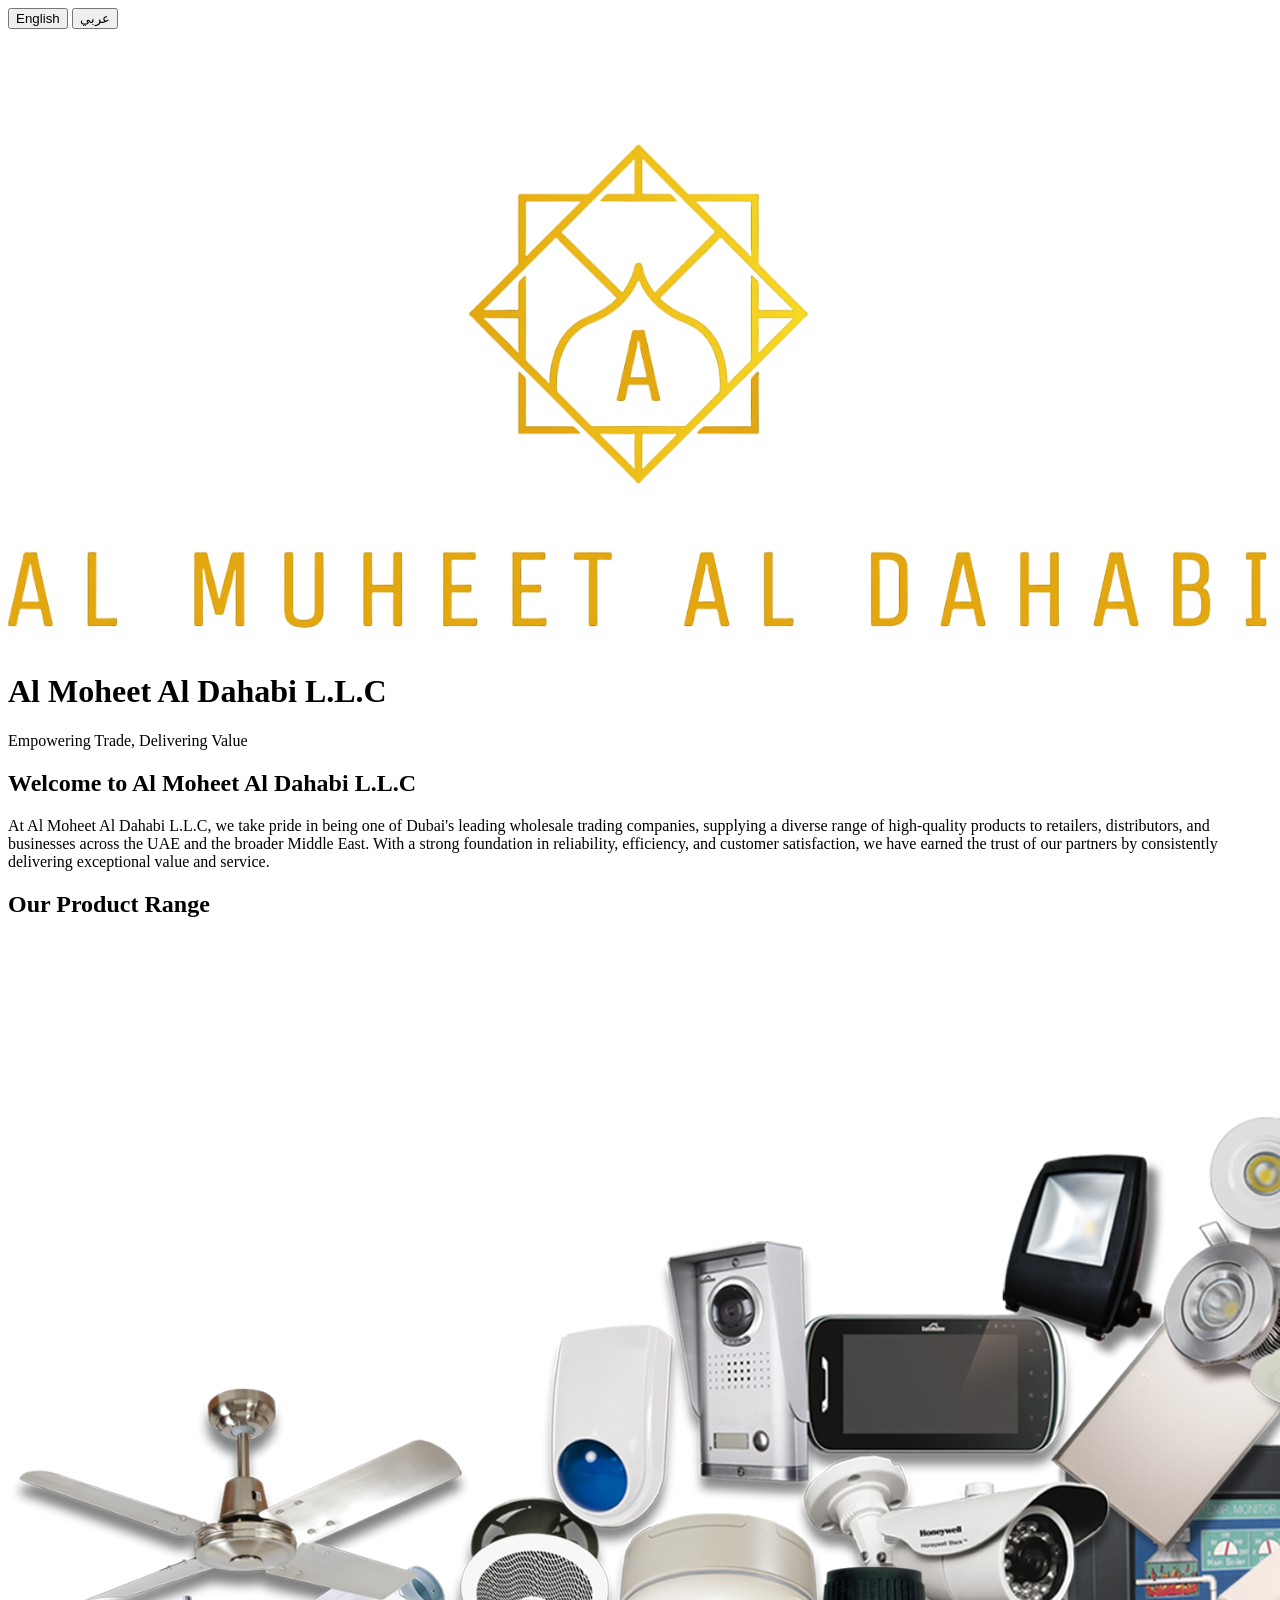
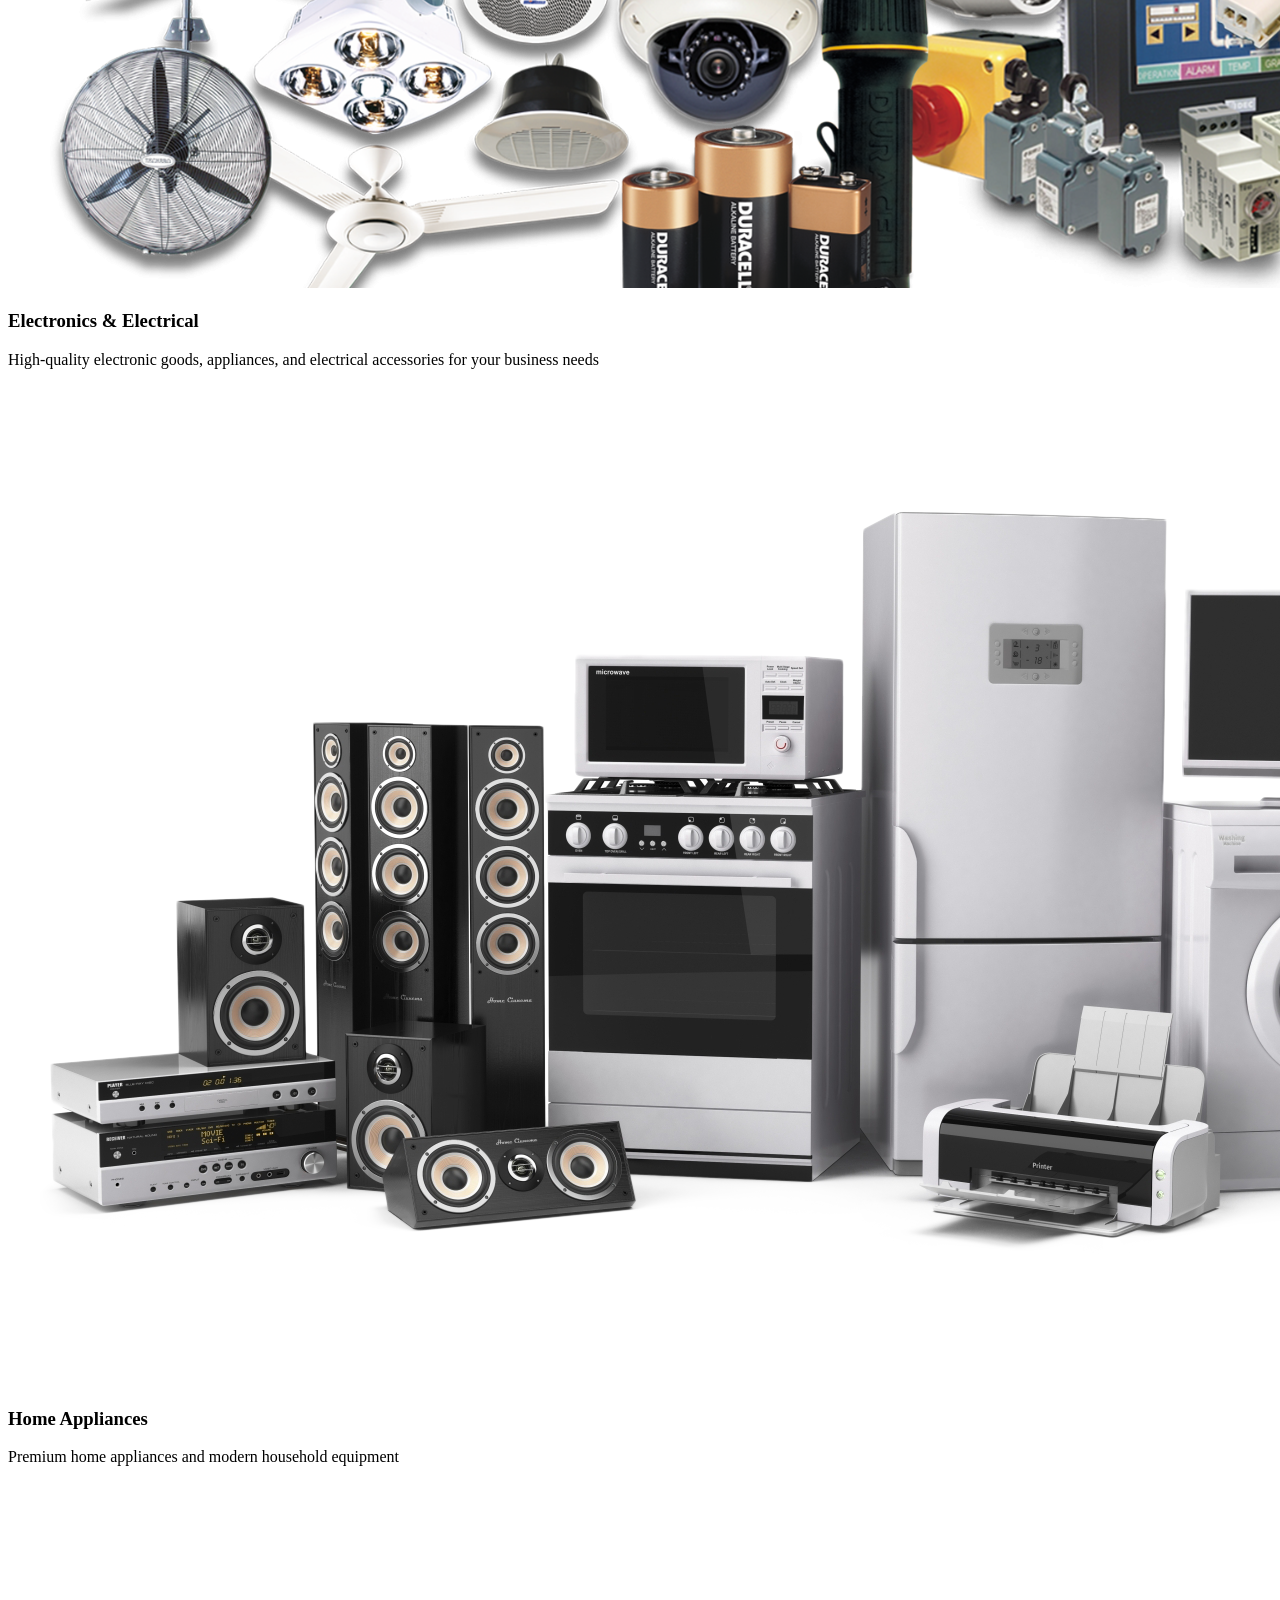
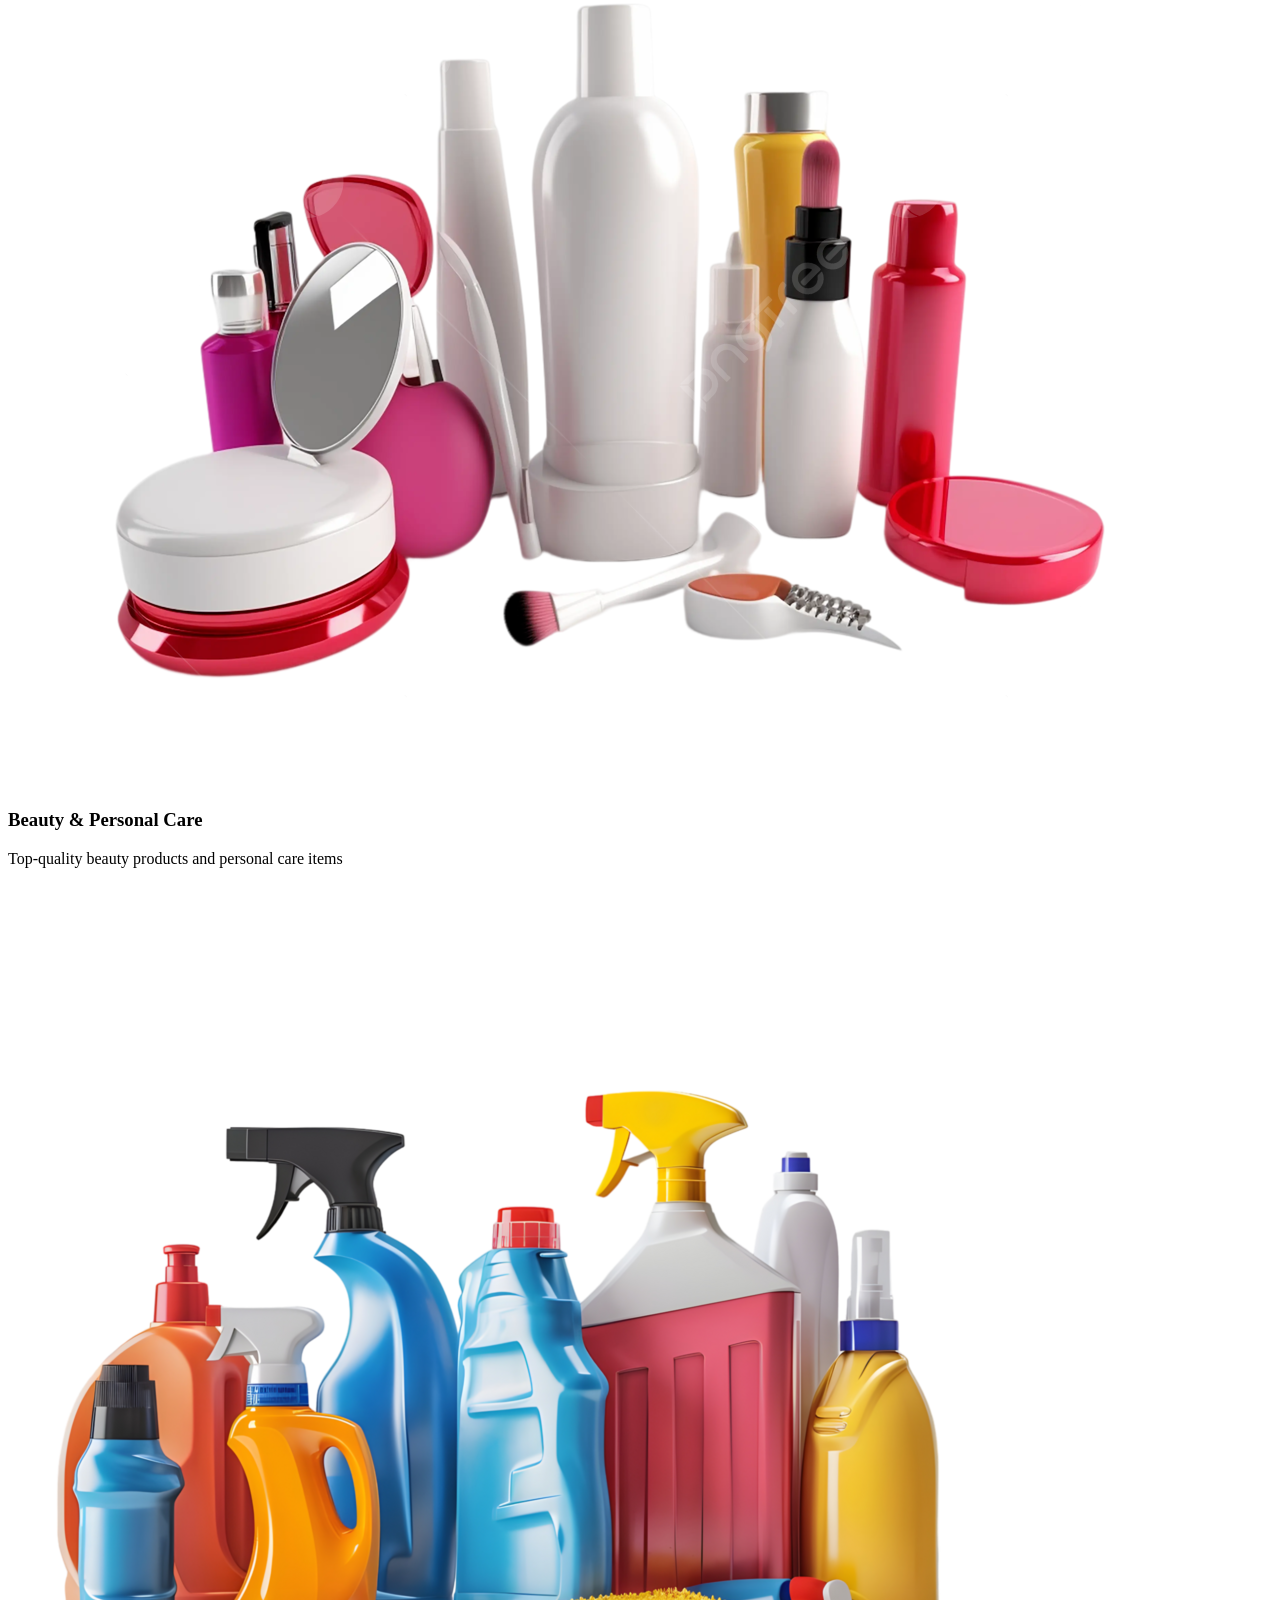
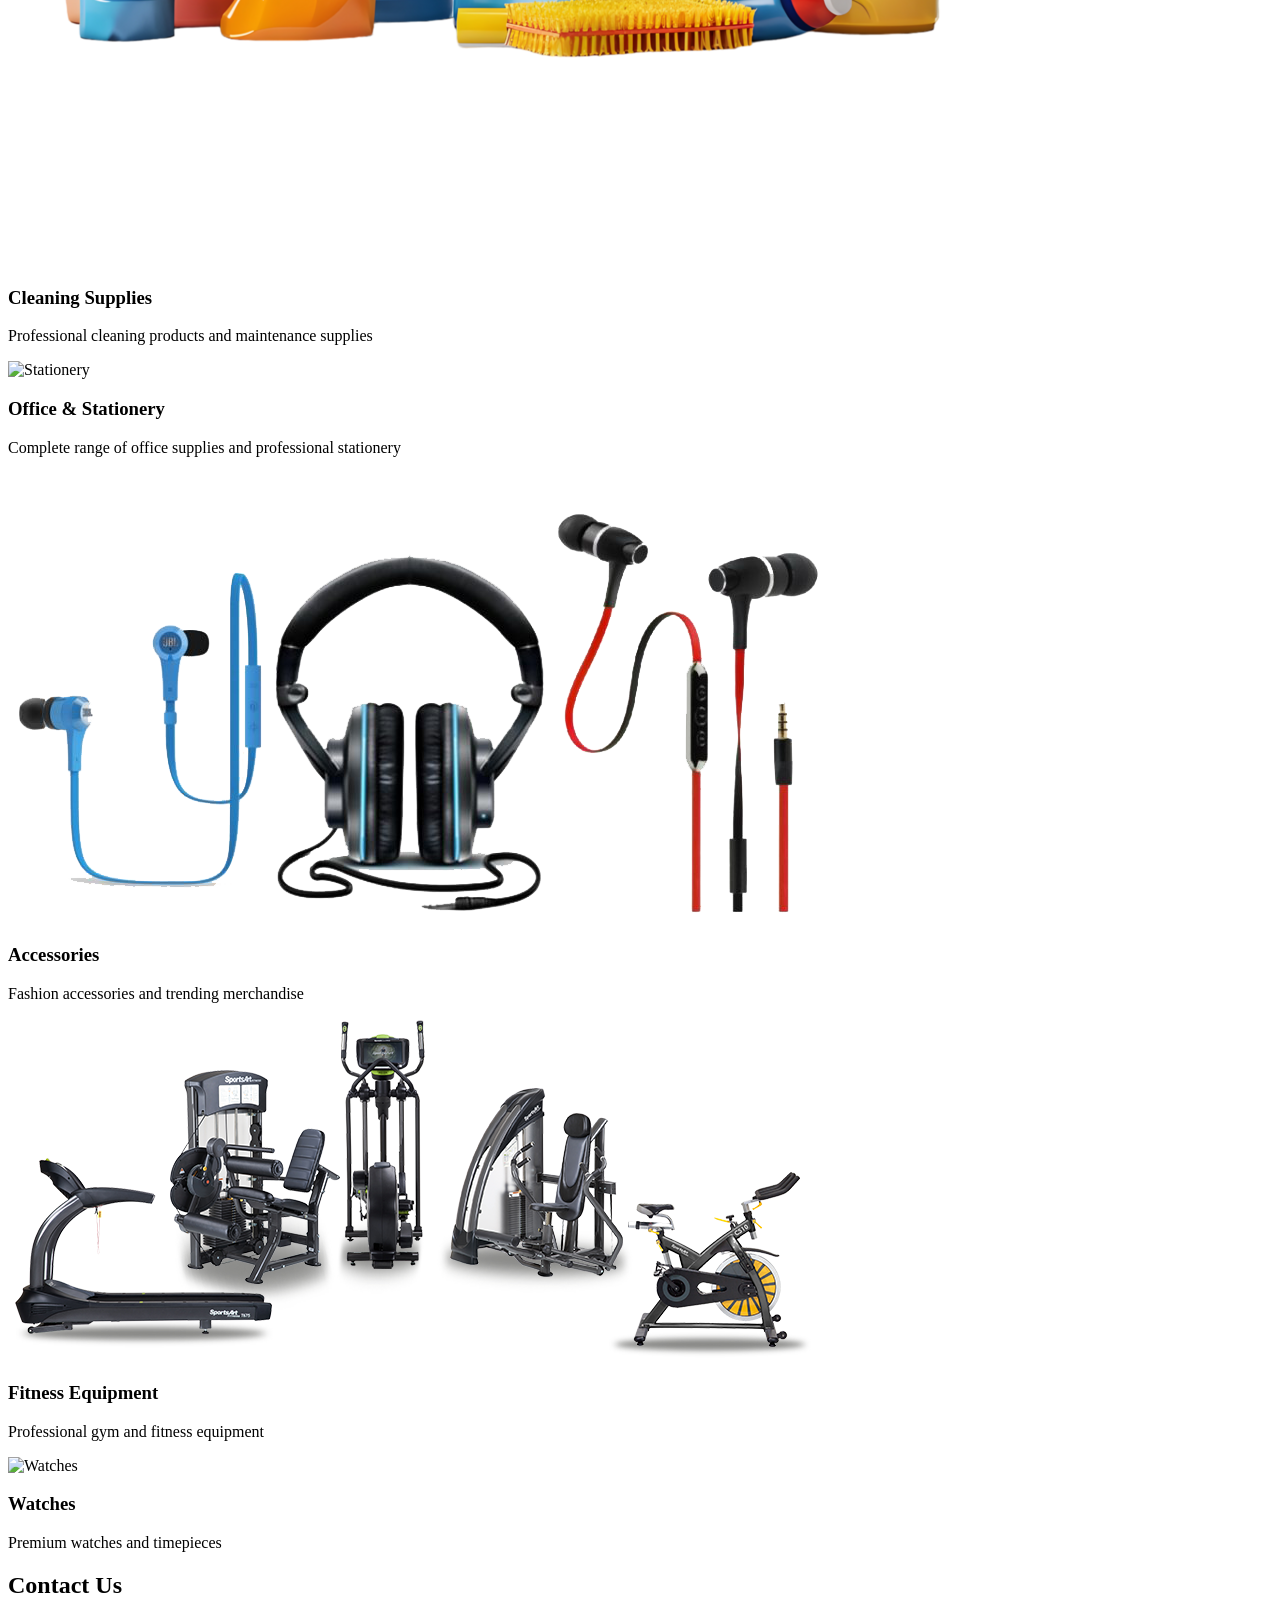
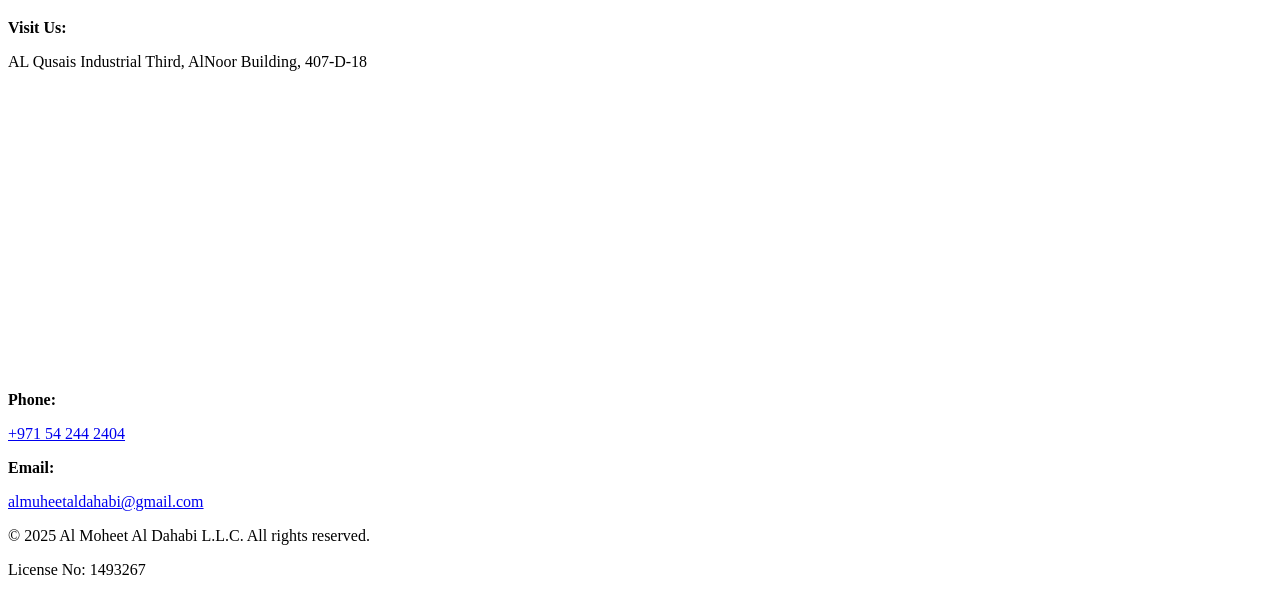
==== index.html @ e0d3a88b "Add files via upload" ====
<!DOCTYPE html>
<html lang="en" dir="ltr">
<head>
    <meta charset="UTF-8">
    <meta name="viewport" content="width=device-width, initial-scale=1.0">
    <title>Al Moheet Al Dahabi L.L.C - Dubai's Premier Wholesale Company</title>
    <link rel="stylesheet" href="styles.css">
</head>
<body>
    <div class="language-switcher">
        <button onclick="switchLanguage('en')" class="active">English</button>
        <button onclick="switchLanguage('ar')">عربي</button>
    </div>

    <header>
        <div class="header-content">
            <img src="logo.png" alt="Al Moheet Al Dahabi L.L.C Logo" class="logo">
            <div class="header-text">
                <h1>Al Moheet Al Dahabi L.L.C</h1>
                <p class="slogan">Empowering Trade, Delivering Value</p>
            </div>
        </div>
    </header>

    <main>
        <section id="about" class="section">
            <h2>Welcome to Al Moheet Al Dahabi L.L.C</h2>
            <p>
                At Al Moheet Al Dahabi L.L.C, we take pride in being one of Dubai's leading wholesale trading companies, supplying a diverse range of high-quality products to retailers, distributors, and businesses across the UAE and the broader Middle East. With a strong foundation in reliability, efficiency, and customer satisfaction, we have earned the trust of our partners by consistently delivering exceptional value and service.
            </p>
        </section>

        <section id="products" class="section">
            <h2>Our Product Range</h2>
            <div class="product-grid">
                <div class="product-category">
                    <img src="electrical.png" alt="Electronics and Electrical" class="product-image">
                    <h3>Electronics & Electrical</h3>
                    <p>High-quality electronic goods, appliances, and electrical accessories for your business needs</p>
                </div>
                <div class="product-category">
                    <img src="Home-Appliances.png" alt="Home Appliances" class="product-image">
                    <h3>Home Appliances</h3>
                    <p>Premium home appliances and modern household equipment</p>
                </div>
                <div class="product-category">
                    <img src="beauty.png" alt="Beauty Products" class="product-image">
                    <h3>Beauty & Personal Care</h3>
                    <p>Top-quality beauty products and personal care items</p>
                </div>
                <div class="product-category">
                    <img src="clean.webp" alt="Cleaning Supplies" class="product-image">
                    <h3>Cleaning Supplies</h3>
                    <p>Professional cleaning products and maintenance supplies</p>
                </div>
                <div class="product-category">
                    <img src="stationary.png" alt="Stationery" class="product-image">
                    <h3>Office & Stationery</h3>
                    <p>Complete range of office supplies and professional stationery</p>
                </div>
                <div class="product-category">
                    <img src="accesories.png" alt="Accessories" class="product-image">
                    <h3>Accessories</h3>
                    <p>Fashion accessories and trending merchandise</p>
                </div>
                <div class="product-category">
                    <img src="gym.png" alt="Fitness Equipment" class="product-image">
                    <h3>Fitness Equipment</h3>
                    <p>Professional gym and fitness equipment</p>
                </div>
                <div class="product-category">
                    <img src="watch.png" alt="Watches" class="product-image">
                    <h3>Watches</h3>
                    <p>Premium watches and timepieces</p>
                </div>
            </div>
        </section>

        <section id="contact" class="section">
            <h2>Contact Us</h2>
            <div class="contact-info">
                <div class="contact-item address-container">
                    <strong>Visit Us:</strong>
                    <p>AL Qusais Industrial Third, AlNoor Building, 407-D-18</p>
                    <div class="map-container">
                        <iframe 
                            src="https://www.google.com/maps/embed?pb=!1m18!1m12!1m3!1d3607.4721247965966!2d55.39!3d25.28!2m3!1f0!2f0!3f0!3m2!1i1024!2i768!4f13.1!3m3!1m2!1s0x3e5f5d3a7cd6de99%3A0x3f3debf772989dcd!2sAl%20Qusais%20Industrial%20Area%203%20-%20Al%20Qusais%20Industrial%20Area%20-%20Dubai!5e0!3m2!1sen!2sae!4v1620000000000!5m2!1sen!2sae"
                            width="100%" 
                            height="300" 
                            style="border:0;" 
                            allowfullscreen="" 
                            loading="lazy">
                        </iframe>
                    </div>
                </div>
                <div class="contact-item">
                    <strong>Phone:</strong>
                    <p><a href="tel:+971542442404">+971 54 244 2404</a></p>
                </div>
                <div class="contact-item">
                    <strong>Email:</strong>
                    <p><a href="mailto:almuheetaldahabi@gmail.com">almuheetaldahabi@gmail.com</a></p>
                </div>
            </div>
        </section>
    </main>

    <footer>
        <p class="copyright">&copy; 2025 Al Moheet Al Dahabi L.L.C. All rights reserved.</p>
        <p class="license">License No: 1493267</p>
    </footer>

    <script src="translations.js"></script>
    <script>
        function switchLanguage(lang) {
            const buttons = document.querySelectorAll('.language-switcher button');
            buttons.forEach(btn => btn.classList.remove('active'));
            event.target.classList.add('active');
            
            document.documentElement.lang = lang;
            document.documentElement.dir = lang === 'ar' ? 'rtl' : 'ltr';
            
            // Update content using translations from translations.js
            document.title = translations[lang].title;
            document.querySelector('.slogan').textContent = translations[lang].slogan;
            document.querySelector('#about h2').textContent = translations[lang].welcome.title;
            document.querySelector('#about p').textContent = translations[lang].welcome.description;
            
            document.querySelector('#products h2').textContent = translations[lang].products.title;
            
            // Update product categories
            const categories = ['electronics', 'homeAppliances', 'beauty', 'cleaning', 'office', 'accessories', 'fitness', 'watches'];
            categories.forEach((category, index) => {
                const element = document.querySelectorAll('.product-category')[index];
                if (element) {
                    element.querySelector('h3').textContent = translations[lang].products[category].title;
                    element.querySelector('p').textContent = translations[lang].products[category].description;
                }
            });
            
            // Update contact section
            document.querySelector('#contact h2').textContent = translations[lang].contact.title;
            document.querySelector('#contact .address-container strong').textContent = translations[lang].contact.visit;
            document.querySelector('#contact .contact-item:nth-child(2) strong').textContent = translations[lang].contact.phone;
            document.querySelector('#contact .contact-item:nth-child(3) strong').textContent = translations[lang].contact.email;

            // Update footer
            document.querySelector('.copyright').textContent = translations[lang].footer.copyright;
            document.querySelector('.license').textContent = translations[lang].footer.license;
        }
    </script>
</body>
</html>
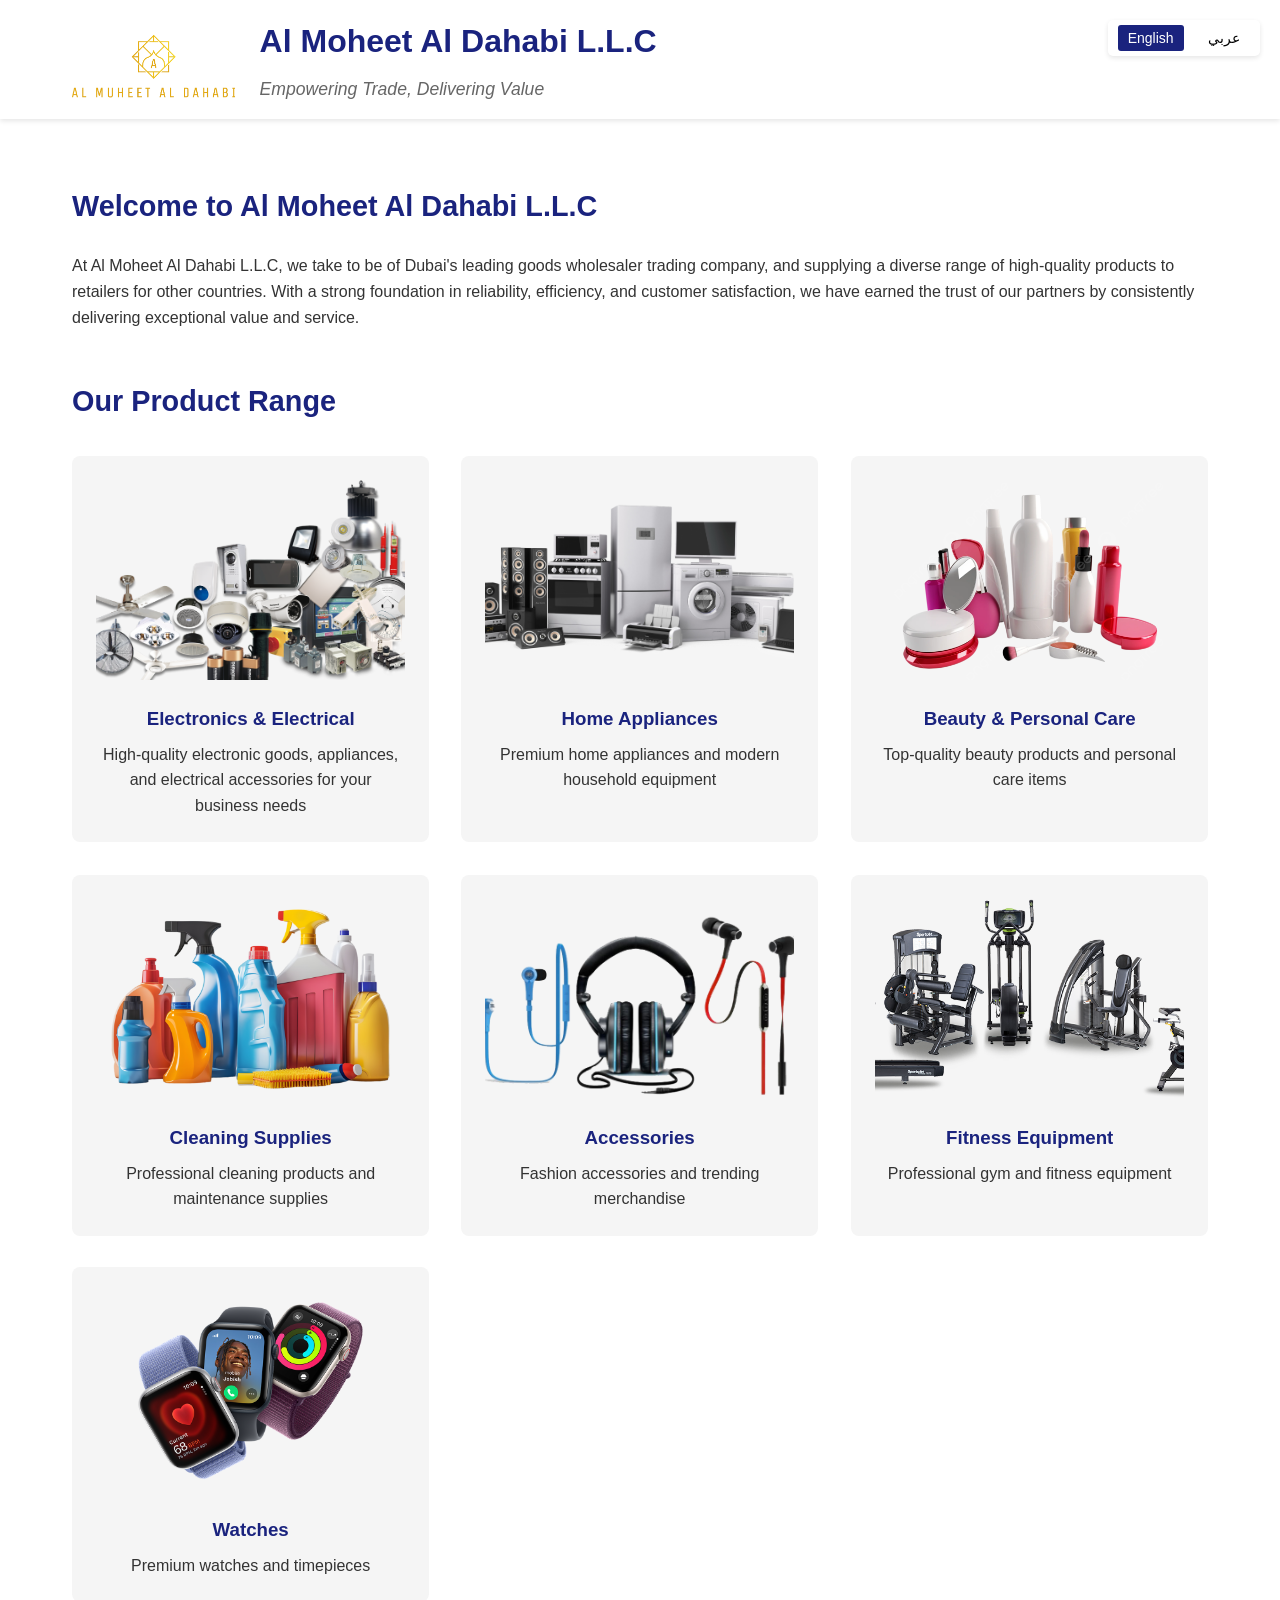
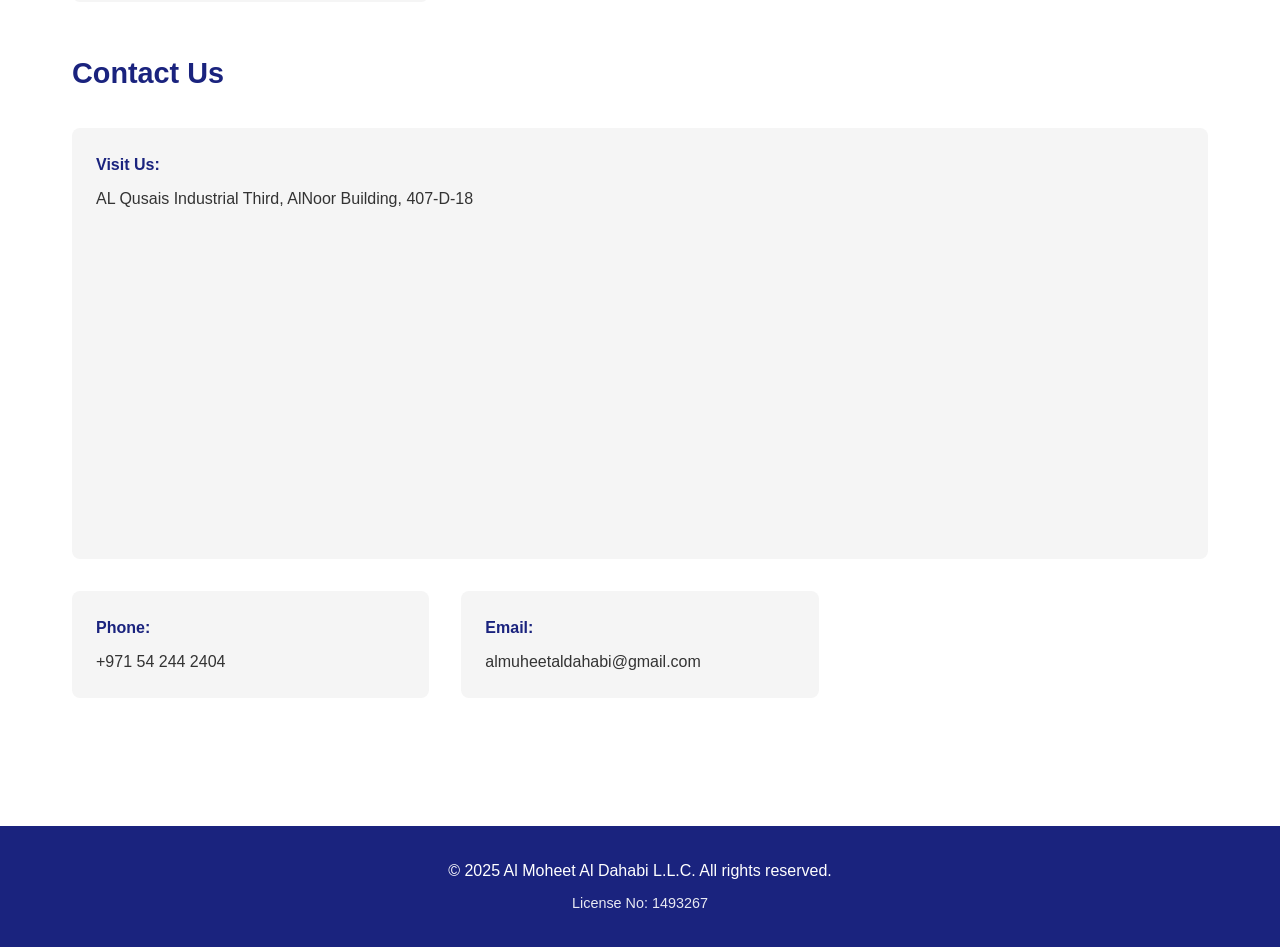
==== commit 0c64a59f: "Add files via upload" ====
--- a/index.html
+++ b/index.html
@@ -26,7 +26,7 @@
         <section id="about" class="section">
             <h2>Welcome to Al Moheet Al Dahabi L.L.C</h2>
             <p>
-                At Al Moheet Al Dahabi L.L.C, we take pride in being one of Dubai's leading wholesale trading companies, supplying a diverse range of high-quality products to retailers, distributors, and businesses across the UAE and the broader Middle East. With a strong foundation in reliability, efficiency, and customer satisfaction, we have earned the trust of our partners by consistently delivering exceptional value and service.
+                At Al Moheet Al Dahabi L.L.C, we take to be of Dubai's leading goods wholesaler trading company, and supplying a diverse range of high-quality products to retailers for other countries. With a strong foundation in reliability, efficiency, and customer satisfaction, we have earned the trust of our partners by consistently delivering exceptional value and service.
             </p>
         </section>
 
@@ -53,11 +53,7 @@
                     <h3>Cleaning Supplies</h3>
                     <p>Professional cleaning products and maintenance supplies</p>
                 </div>
-                <div class="product-category">
-                    <img src="stationary.png" alt="Stationery" class="product-image">
-                    <h3>Office & Stationery</h3>
-                    <p>Complete range of office supplies and professional stationery</p>
-                </div>
+               
                 <div class="product-category">
                     <img src="accesories.png" alt="Accessories" class="product-image">
                     <h3>Accessories</h3>
--- a/styles.css
+++ b/styles.css
@@ -0,0 +1,276 @@
+/* Reset and base styles */
+* {
+    margin: 0;
+    padding: 0;
+    box-sizing: border-box;
+}
+
+@keyframes fadeIn {
+    from { opacity: 0; transform: translateY(20px); }
+    to { opacity: 1; transform: translateY(0); }
+}
+
+@keyframes slideIn {
+    from { transform: translateX(-30px); opacity: 0; }
+    to { transform: translateX(0); opacity: 1; }
+}
+
+@keyframes scaleIn {
+    from { transform: scale(0.95); opacity: 0; }
+    to { transform: scale(1); opacity: 1; }
+}
+
+body {
+    font-family: 'Arial', sans-serif;
+    line-height: 1.6;
+    color: #333;
+}
+
+/* RTL Support */
+[dir="rtl"] .header-content {
+    flex-direction: row-reverse;
+}
+
+[dir="rtl"] .logo {
+    margin-right: 0;
+    margin-left: 1.5rem;
+}
+
+[dir="rtl"] .language-switcher {
+    left: 20px;
+    right: auto;
+}
+
+/* Language switcher */
+.language-switcher {
+    position: fixed;
+    top: 20px;
+    right: 20px;
+    z-index: 1000;
+    background: white;
+    padding: 5px;
+    border-radius: 5px;
+    box-shadow: 0 2px 5px rgba(0,0,0,0.1);
+    animation: fadeIn 0.5s ease-out;
+}
+
+.language-switcher button {
+    padding: 5px 10px;
+    margin: 0 5px;
+    border: none;
+    background: none;
+    cursor: pointer;
+    font-size: 14px;
+    transition: all 0.3s ease;
+}
+
+.language-switcher button.active {
+    background-color: #1a237e;
+    color: white;
+    border-radius: 3px;
+}
+
+/* Header styles */
+header {
+    background-color: #fff;
+    box-shadow: 0 2px 5px rgba(0,0,0,0.1);
+    padding: 1rem 0;
+    margin-bottom: 2rem;
+    animation: fadeIn 0.8s ease-out;
+}
+
+.header-content {
+    max-width: 1200px;
+    margin: 0 auto;
+    display: flex;
+    align-items: center;
+    padding: 0 2rem;
+}
+
+.logo {
+    height: 80px;
+    margin-right: 1.5rem;
+    animation: scaleIn 0.8s ease-out;
+}
+
+.header-text {
+    display: flex;
+    flex-direction: column;
+    animation: slideIn 0.8s ease-out;
+}
+
+h1 {
+    color: #1a237e;
+    font-size: 2rem;
+    margin-bottom: 0.5rem;
+}
+
+.slogan {
+    color: #666;
+    font-style: italic;
+    font-size: 1.1rem;
+}
+
+/* Main content styles */
+main {
+    max-width: 1200px;
+    margin: 0 auto;
+    padding: 2rem;
+}
+
+.section {
+    margin-bottom: 3rem;
+    animation: fadeIn 1s ease-out;
+}
+
+h2 {
+    color: #1a237e;
+    margin-bottom: 1.5rem;
+    font-size: 1.8rem;
+}
+
+/* Products grid */
+.product-grid {
+    display: grid;
+    grid-template-columns: repeat(auto-fit, minmax(280px, 1fr));
+    gap: 2rem;
+    margin-top: 2rem;
+}
+
+.product-category {
+    background-color: #f5f5f5;
+    padding: 1.5rem;
+    border-radius: 8px;
+    transition: all 0.3s ease;
+    text-align: center;
+    animation: scaleIn 0.8s ease-out;
+    animation-fill-mode: both;
+}
+
+.product-category:nth-child(2) { animation-delay: 0.1s; }
+.product-category:nth-child(3) { animation-delay: 0.2s; }
+.product-category:nth-child(4) { animation-delay: 0.3s; }
+.product-category:nth-child(5) { animation-delay: 0.4s; }
+.product-category:nth-child(6) { animation-delay: 0.5s; }
+.product-category:nth-child(7) { animation-delay: 0.6s; }
+.product-category:nth-child(8) { animation-delay: 0.7s; }
+
+.product-category:hover {
+    transform: translateY(-5px) scale(1.02);
+    box-shadow: 0 5px 15px rgba(0,0,0,0.1);
+}
+
+.product-image {
+    width: 100%;
+    height: 200px;
+    object-fit: cover;
+    border-radius: 4px;
+    margin-bottom: 1rem;
+    transition: transform 0.3s ease;
+}
+
+.product-category:hover .product-image {
+    transform: scale(1.05);
+}
+
+.product-category h3 {
+    color: #1a237e;
+    margin-bottom: 0.5rem;
+}
+
+/* Contact section */
+.contact-info {
+    display: grid;
+    grid-template-columns: repeat(auto-fit, minmax(300px, 1fr));
+    gap: 2rem;
+    margin-top: 2rem;
+}
+
+.contact-item {
+    background-color: #f5f5f5;
+    padding: 1.5rem;
+    border-radius: 8px;
+    animation: fadeIn 0.8s ease-out;
+    animation-fill-mode: both;
+}
+
+.contact-item:nth-child(2) { animation-delay: 0.2s; }
+.contact-item:nth-child(3) { animation-delay: 0.4s; }
+
+.address-container {
+    grid-column: 1 / -1;
+}
+
+.map-container {
+    margin-top: 1rem;
+    border-radius: 8px;
+    overflow: hidden;
+    animation: scaleIn 1s ease-out;
+}
+
+.contact-item strong {
+    color: #1a237e;
+    display: block;
+    margin-bottom: 0.5rem;
+}
+
+.contact-item a {
+    color: #333;
+    text-decoration: none;
+    transition: color 0.3s ease;
+}
+
+.contact-item a:hover {
+    color: #1a237e;
+}
+
+/* Footer styles */
+footer {
+    background-color: #1a237e;
+    color: white;
+    text-align: center;
+    padding: 1.5rem;
+    margin-top: 3rem;
+    animation: fadeIn 1s ease-out;
+}
+
+footer p {
+    margin: 0.5rem 0;
+}
+
+footer .license {
+    font-size: 0.9rem;
+    opacity: 0.9;
+}
+
+/* Responsive design */
+@media (max-width: 768px) {
+    .header-content {
+        flex-direction: column;
+        text-align: center;
+    }
+    
+    .logo {
+        margin-right: 0;
+        margin-bottom: 1rem;
+    }
+
+    .header-text {
+        align-items: center;
+    }
+
+    .language-switcher {
+        position: static;
+        text-align: center;
+        margin-bottom: 1rem;
+        box-shadow: none;
+    }
+
+    .product-image {
+        height: 180px;
+    }
+
+    [dir="rtl"] .logo {
+        margin-left: 0;
+    }
+}
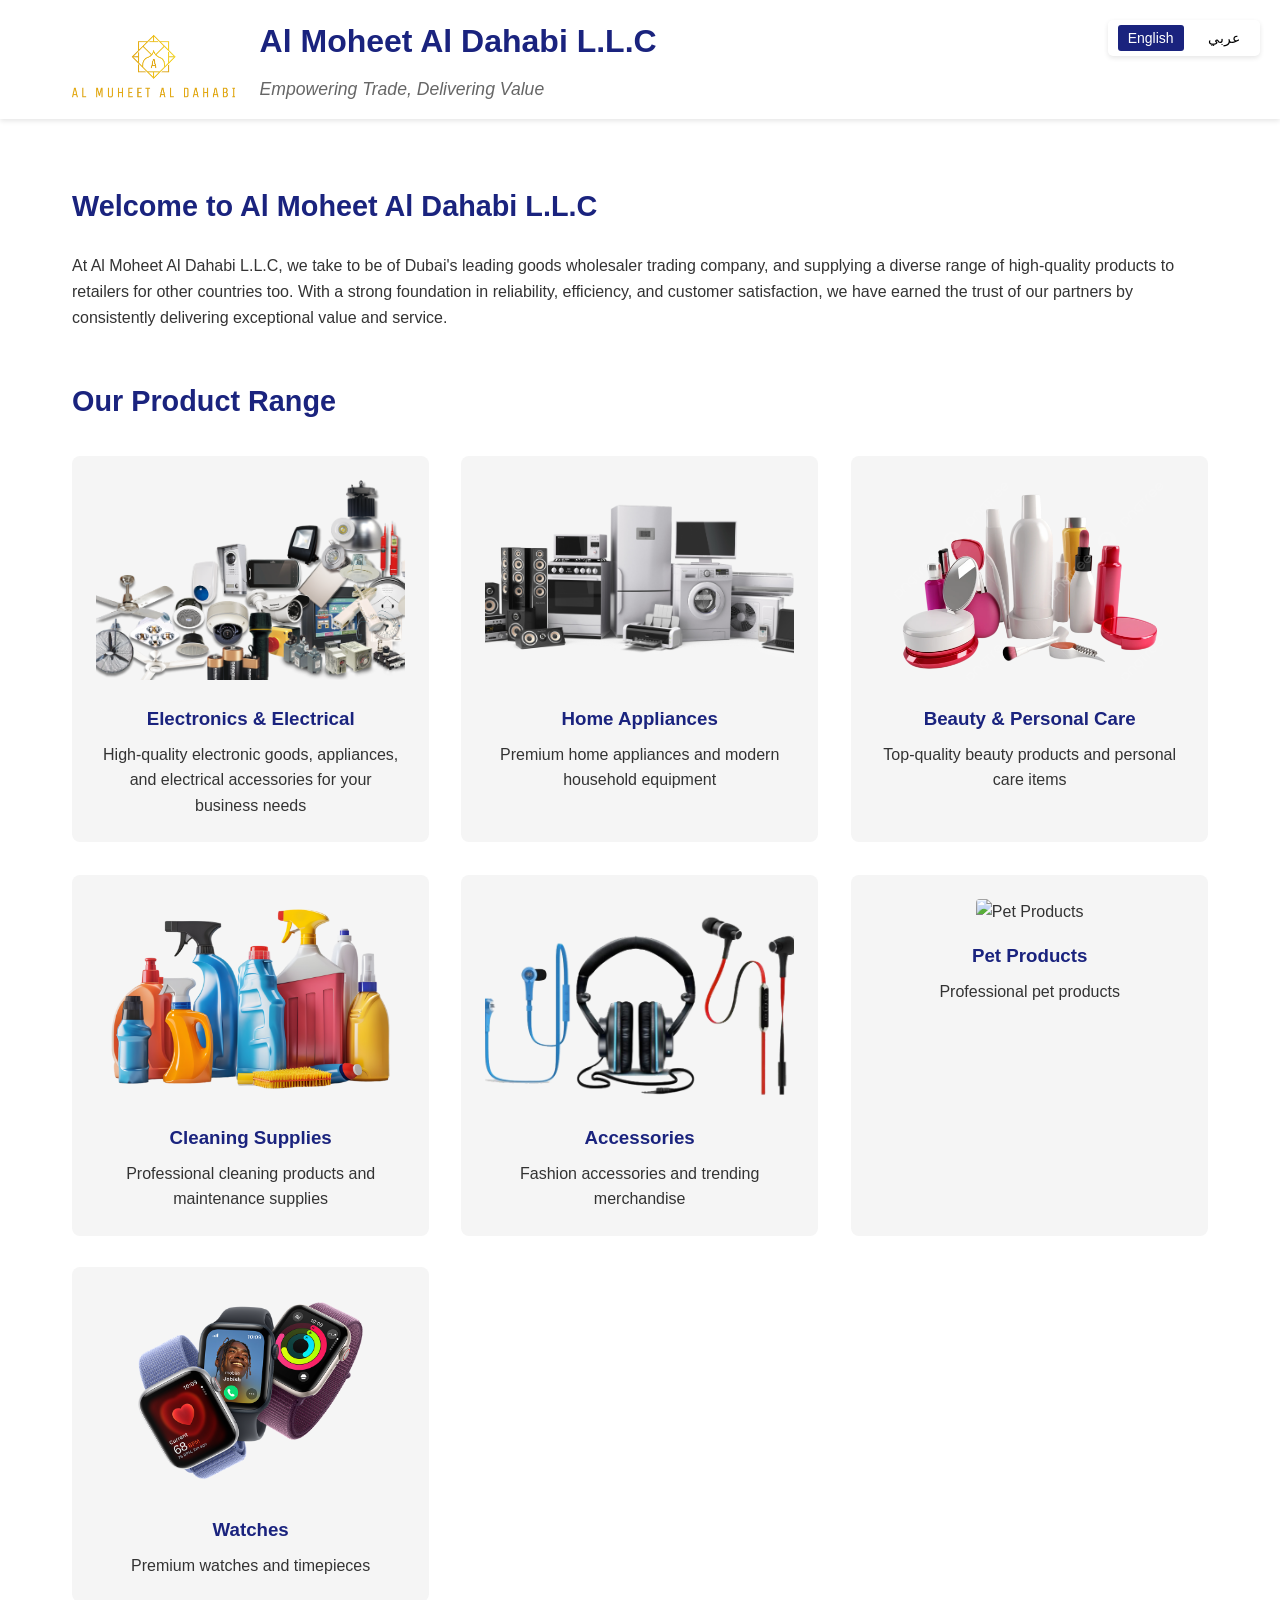
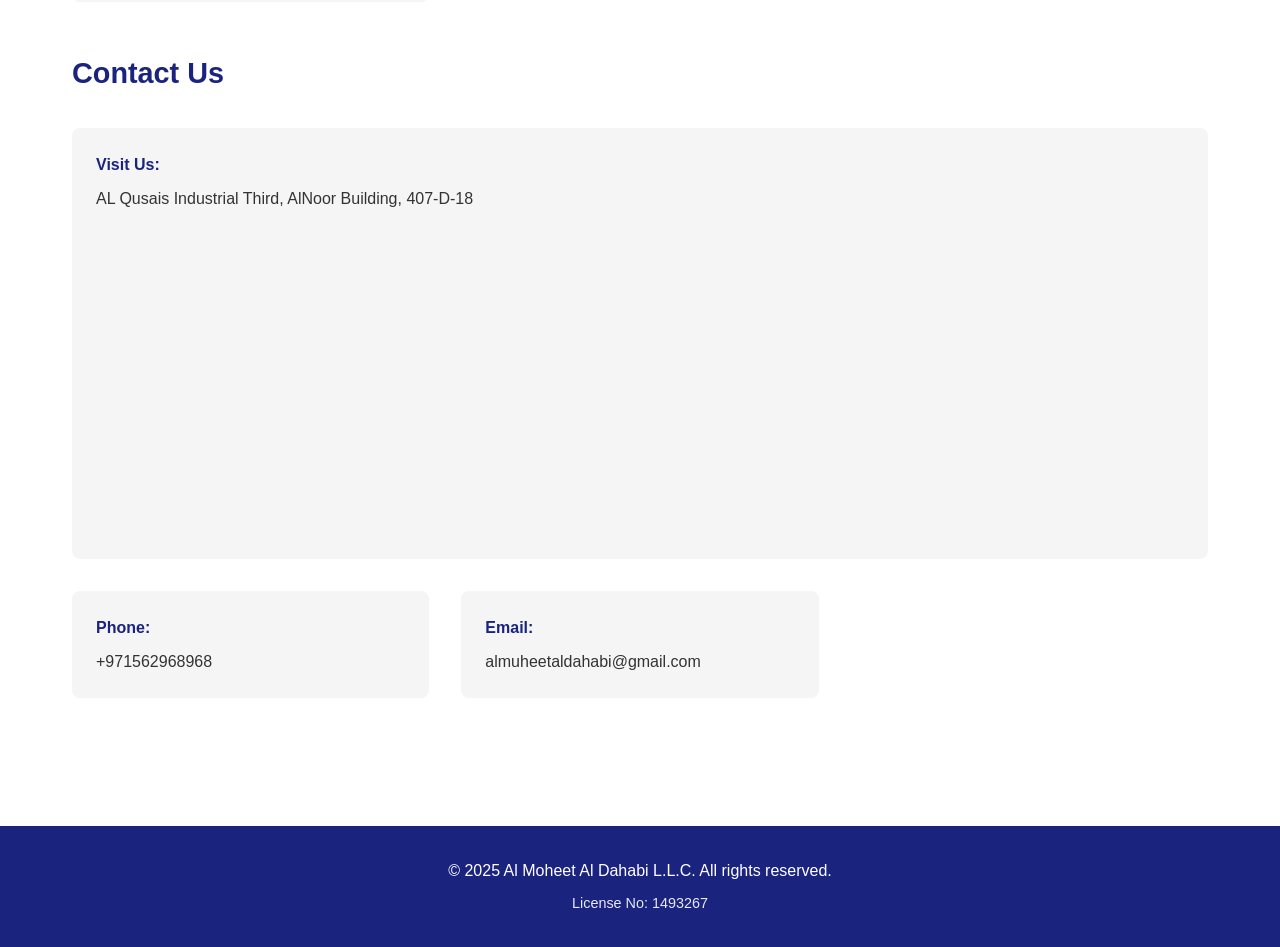
==== commit a96377a2: "Add files via upload" ====
--- a/index.html
+++ b/index.html
@@ -26,7 +26,7 @@
         <section id="about" class="section">
             <h2>Welcome to Al Moheet Al Dahabi L.L.C</h2>
             <p>
-                At Al Moheet Al Dahabi L.L.C, we take to be of Dubai's leading goods wholesaler trading company, and supplying a diverse range of high-quality products to retailers for other countries. With a strong foundation in reliability, efficiency, and customer satisfaction, we have earned the trust of our partners by consistently delivering exceptional value and service.
+                At Al Moheet Al Dahabi L.L.C, we take to be of Dubai's leading goods wholesaler trading company, and supplying a diverse range of high-quality products to retailers for other countries too. With a strong foundation in reliability, efficiency, and customer satisfaction, we have earned the trust of our partners by consistently delivering exceptional value and service.
             </p>
         </section>
 
@@ -60,9 +60,9 @@
                     <p>Fashion accessories and trending merchandise</p>
                 </div>
                 <div class="product-category">
-                    <img src="gym.png" alt="Fitness Equipment" class="product-image">
-                    <h3>Fitness Equipment</h3>
-                    <p>Professional gym and fitness equipment</p>
+                    <img src="pet.png" alt="Pet Products" class="product-image">
+                    <h3>Pet Products</h3>
+                    <p>Professional pet products</p>
                 </div>
                 <div class="product-category">
                     <img src="watch.png" alt="Watches" class="product-image">
@@ -91,7 +91,7 @@
                 </div>
                 <div class="contact-item">
                     <strong>Phone:</strong>
-                    <p><a href="tel:+971542442404">+971 54 244 2404</a></p>
+                    <p><a href="tel:+971542442404">+971562968968</a></p>
                 </div>
                 <div class="contact-item">
                     <strong>Email:</strong>
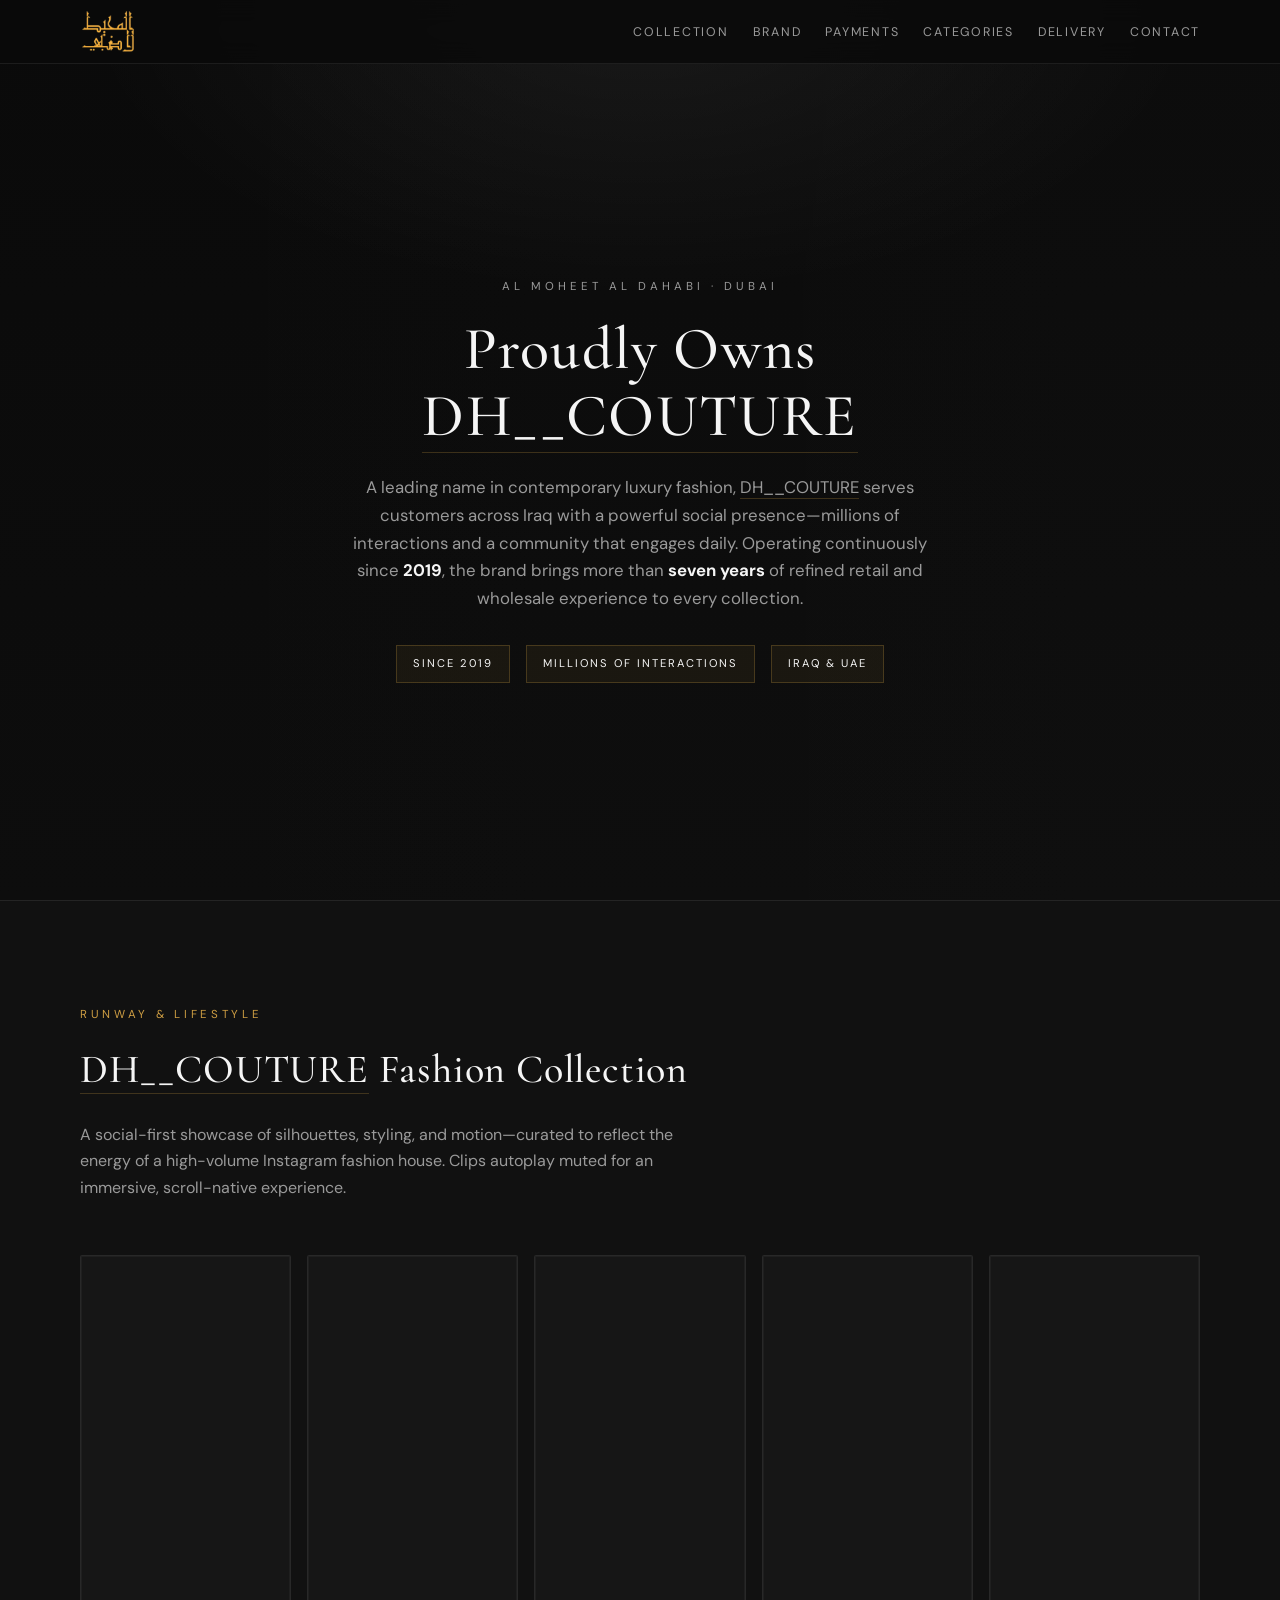
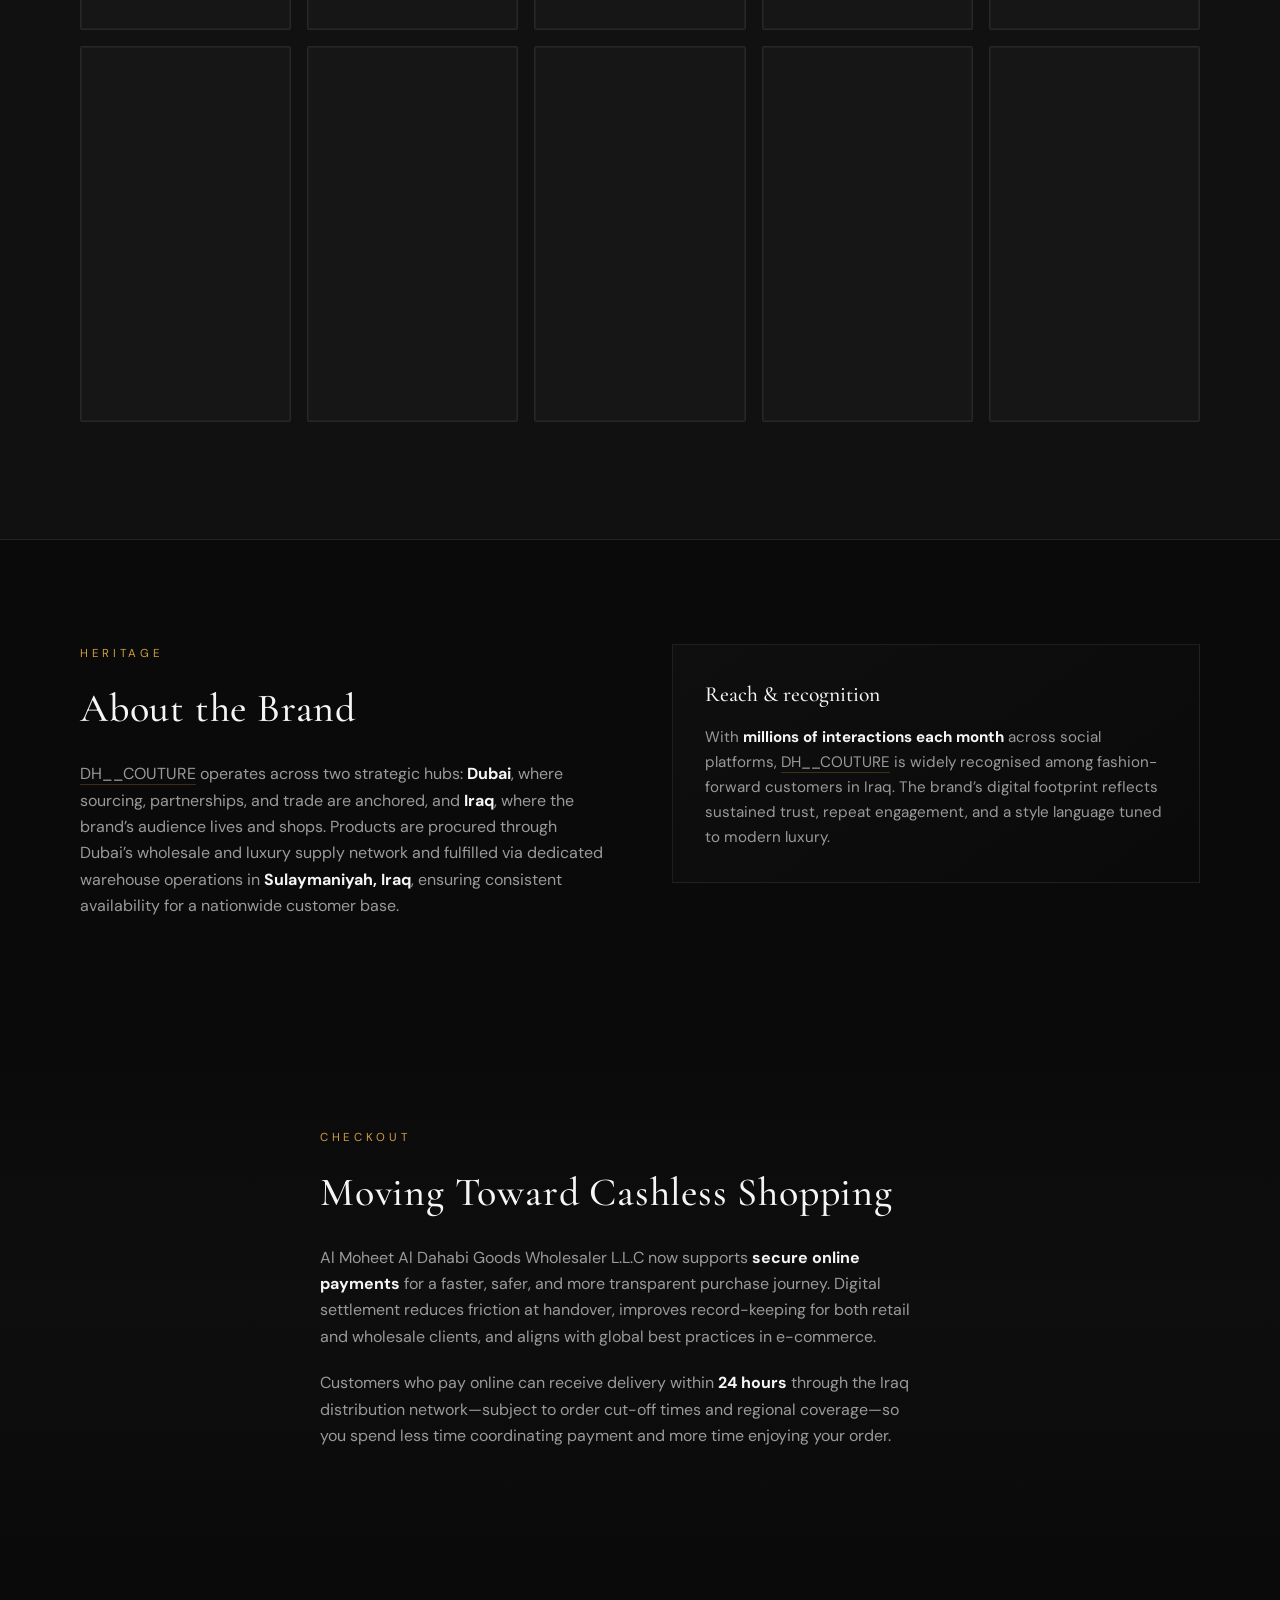
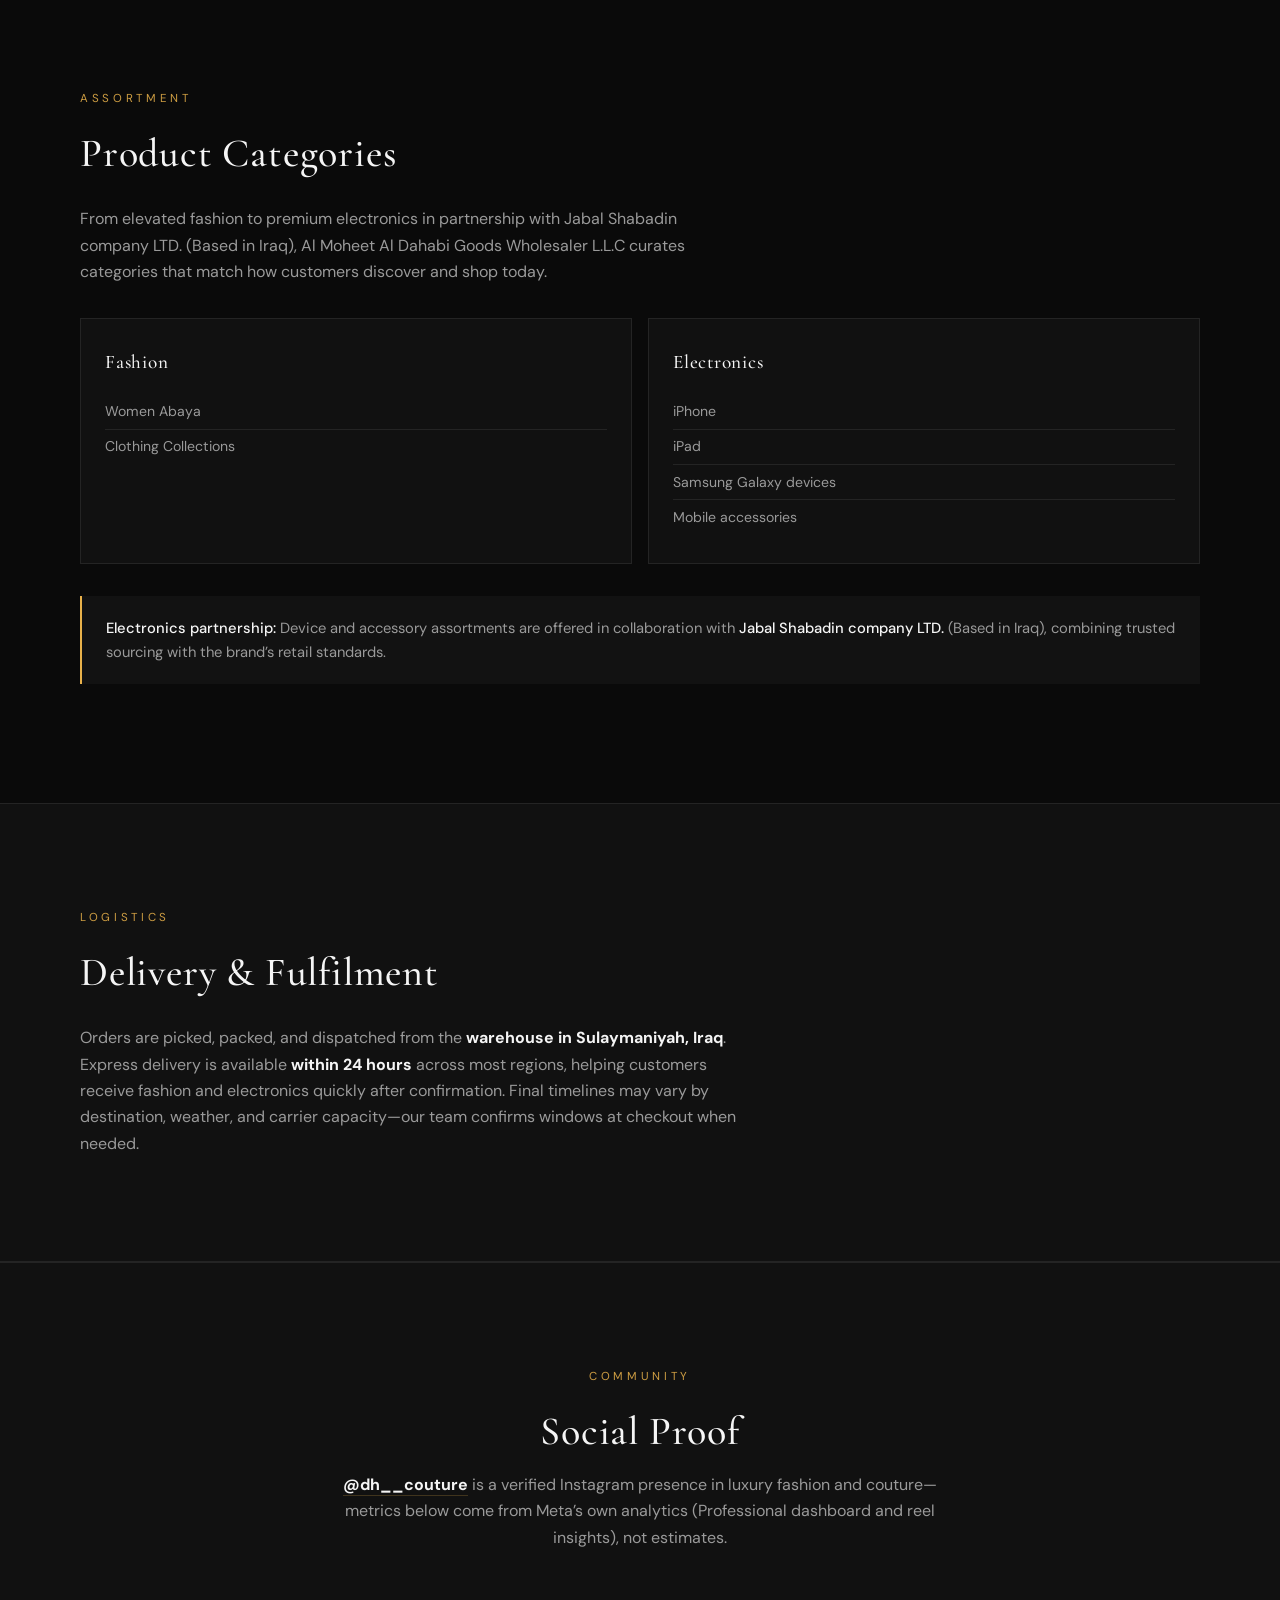
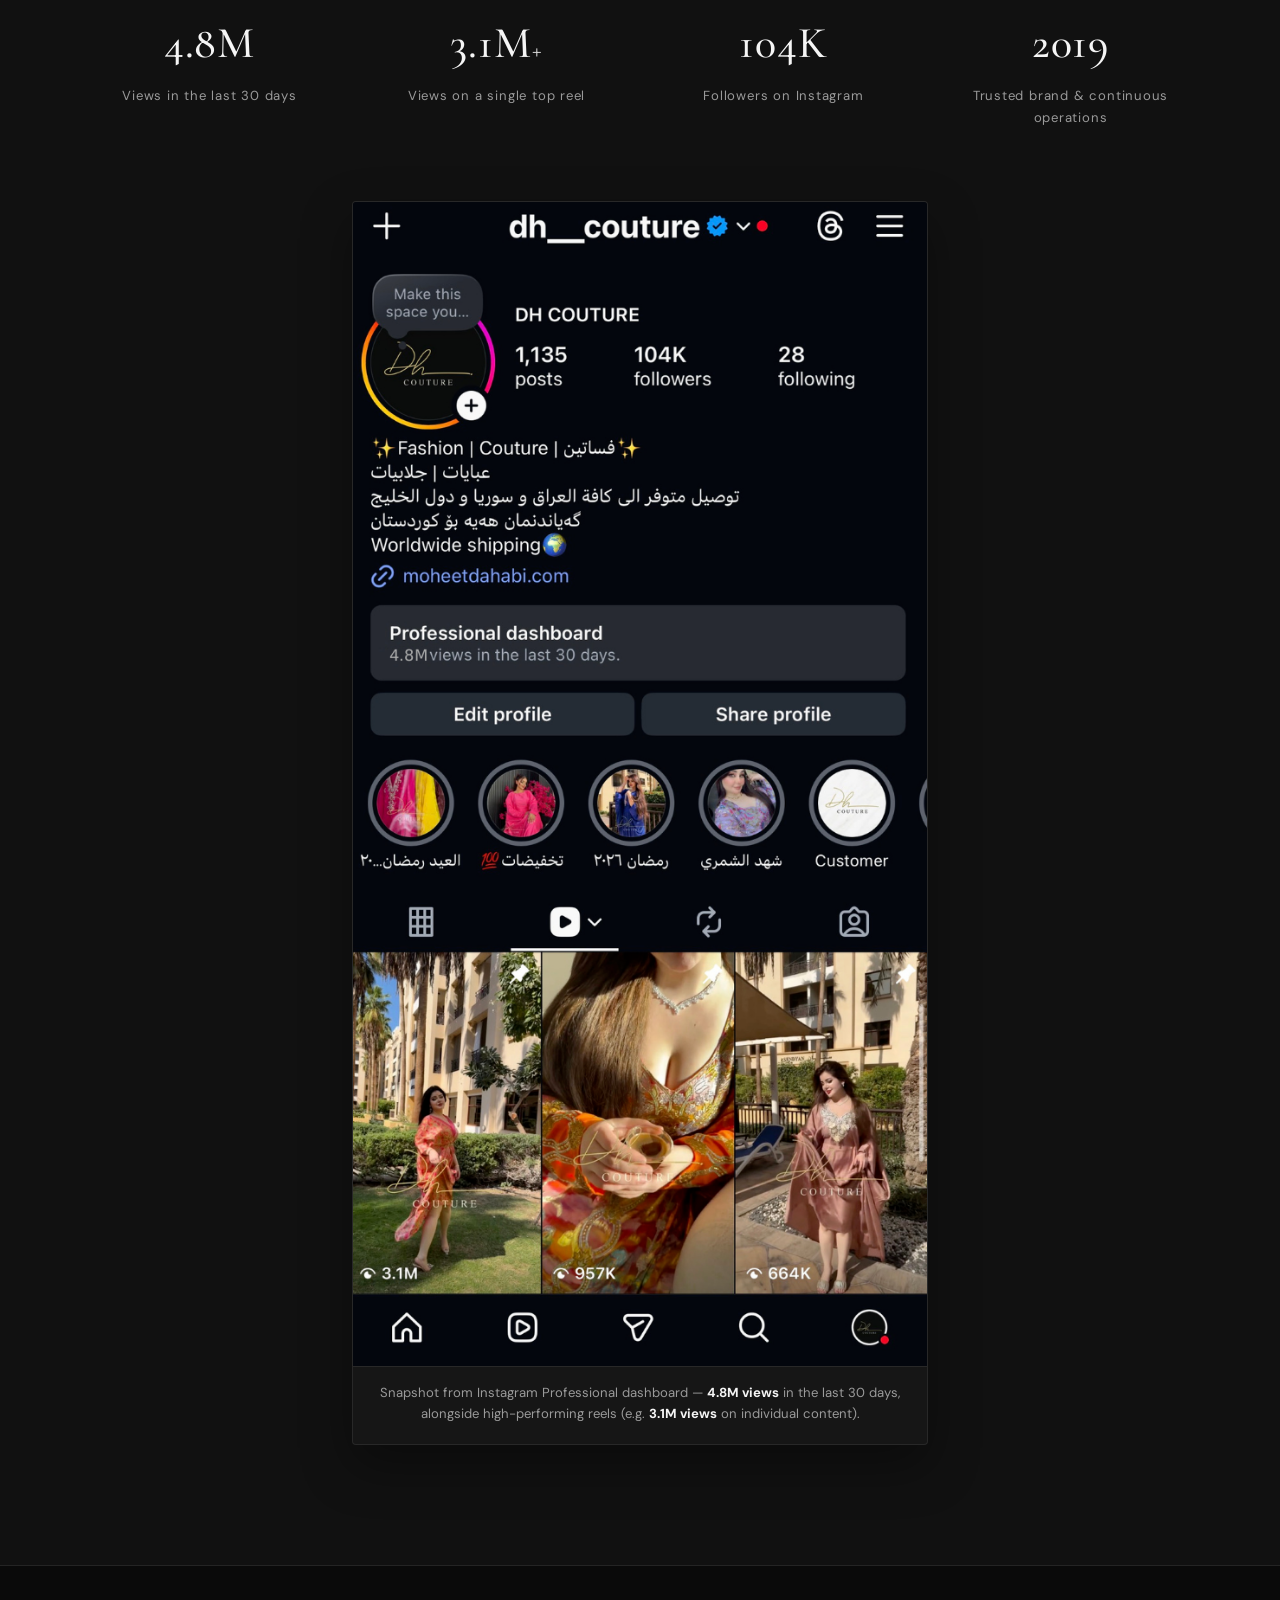
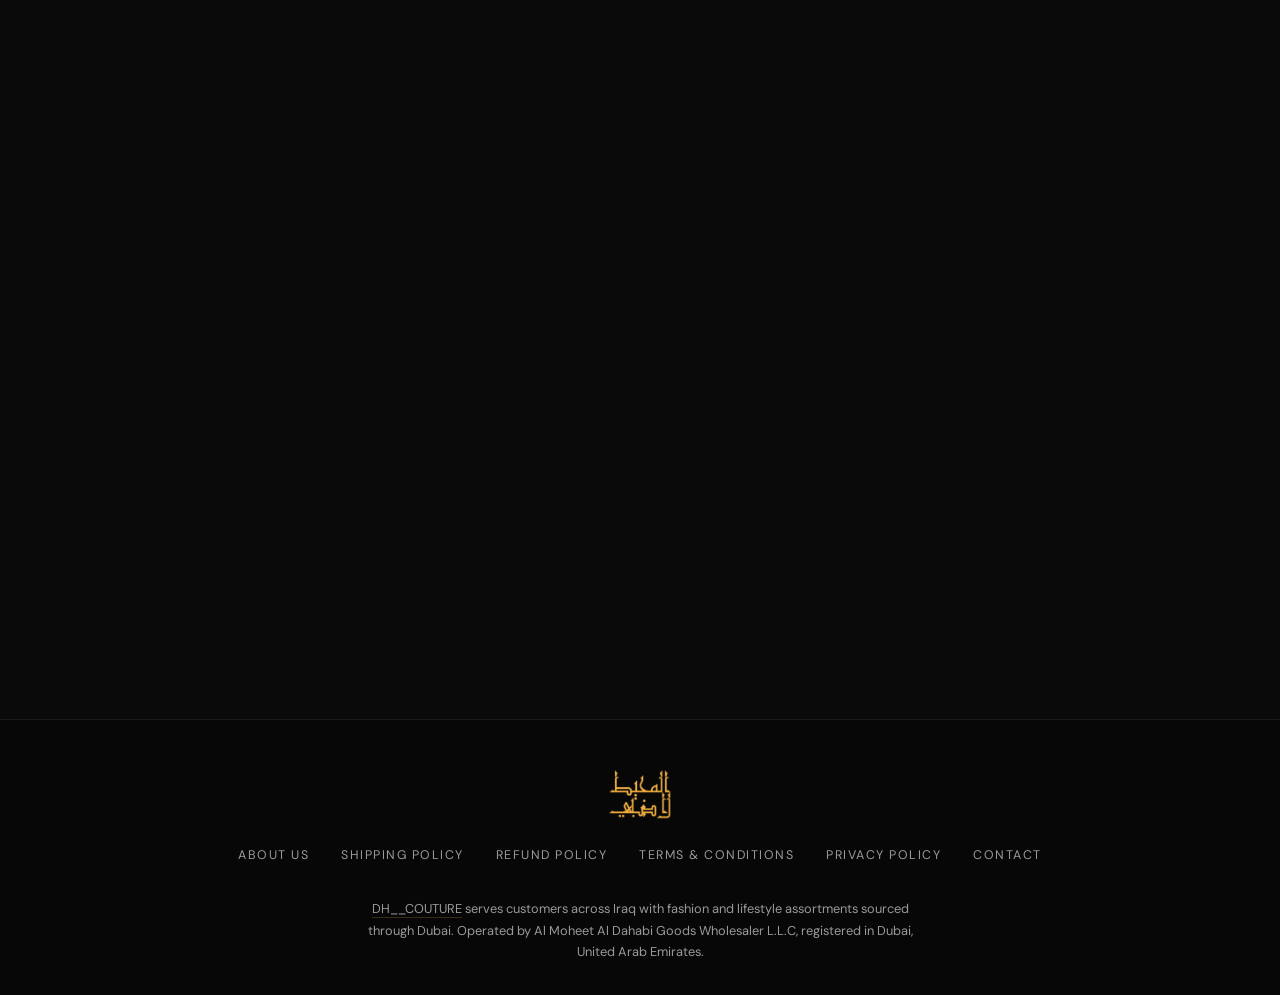
==== commit a233c923: "Initial site: DH__COUTURE static landing page Made-with: Cursor" ====
--- a/index.html
+++ b/index.html
@@ -1,149 +1,328 @@
 <!DOCTYPE html>
-<html lang="en" dir="ltr">
-<head>
-    <meta charset="UTF-8">
-    <meta name="viewport" content="width=device-width, initial-scale=1.0">
-    <title>Al Moheet Al Dahabi L.L.C - Dubai's Premier Wholesale Company</title>
-    <link rel="stylesheet" href="styles.css">
-</head>
-<body>
-    <div class="language-switcher">
-        <button onclick="switchLanguage('en')" class="active">English</button>
-        <button onclick="switchLanguage('ar')">عربي</button>
-    </div>
-
-    <header>
-        <div class="header-content">
-            <img src="logo.png" alt="Al Moheet Al Dahabi L.L.C Logo" class="logo">
-            <div class="header-text">
-                <h1>Al Moheet Al Dahabi L.L.C</h1>
-                <p class="slogan">Empowering Trade, Delivering Value</p>
-            </div>
-        </div>
+<html lang="en">
+  <head>
+    <meta charset="utf-8" />
+    <meta name="viewport" content="width=device-width, initial-scale=1" />
+    <meta
+      name="description"
+      content="DH__COUTURE — luxury fashion and lifestyle. Proudly operated by Al Moheet Al Dahabi Goods Wholesaler L.L.C, Dubai. Serving customers across Iraq."
+    />
+    <title>DH__COUTURE | Luxury Fashion &amp; Lifestyle</title>
+    <link rel="preconnect" href="https://fonts.googleapis.com" />
+    <link rel="preconnect" href="https://fonts.gstatic.com" crossorigin />
+    <link
+      href="https://fonts.googleapis.com/css2?family=Cormorant+Garamond:ital,wght@0,400;0,500;0,600;1,400&family=DM+Sans:ital,opsz,wght@0,9..40,300;0,9..40,400;0,9..40,500;1,9..40,400&display=swap"
+      rel="stylesheet"
+    />
+    <link rel="stylesheet" href="css/styles.css" />
+  </head>
+  <body>
+    <header class="site-header" id="top">
+      <div class="header-inner">
+        <a class="logo" href="#top" aria-label="DH__COUTURE — Al Moheet Al Dahabi">
+          <img src="assets/images/logo.png" alt="" width="240" height="72" decoding="async" />
+        </a>
+        <button class="nav-toggle" type="button" aria-expanded="false" aria-controls="site-nav" id="nav-toggle">
+          Menu
+        </button>
+        <nav class="nav" id="site-nav" aria-label="Primary">
+          <ul class="nav-list">
+            <li><a href="#collection">Collection</a></li>
+            <li><a href="#about-brand">Brand</a></li>
+            <li><a href="#cashless">Payments</a></li>
+            <li><a href="#categories">Categories</a></li>
+            <li><a href="#delivery">Delivery</a></li>
+            <li><a href="#contact">Contact</a></li>
+          </ul>
+        </nav>
+      </div>
     </header>
 
     <main>
-        <section id="about" class="section">
-            <h2>Welcome to Al Moheet Al Dahabi L.L.C</h2>
-            <p>
-                At Al Moheet Al Dahabi L.L.C, we take to be of Dubai's leading goods wholesaler trading company, and supplying a diverse range of high-quality products to retailers for other countries too. With a strong foundation in reliability, efficiency, and customer satisfaction, we have earned the trust of our partners by consistently delivering exceptional value and service.
+      <section class="hero" aria-labelledby="hero-title">
+        <div class="hero-content container">
+          <p class="hero-eyebrow">Al Moheet Al Dahabi · Dubai</p>
+          <h1 id="hero-title" class="hero-title">
+            Proudly Owns
+            <a
+              class="brand-instagram"
+              href="https://www.instagram.com/dh__couture/"
+              target="_blank"
+              rel="noopener noreferrer"
+              >DH__COUTURE</a
+            >
+          </h1>
+          <p class="hero-sub">
+            A leading name in contemporary luxury fashion,
+            <a class="brand-instagram" href="https://www.instagram.com/dh__couture/" target="_blank" rel="noopener noreferrer"
+              >DH__COUTURE</a
+            >
+            serves customers across Iraq with a powerful
+            social presence—millions of interactions and a community that engages daily. Operating continuously since
+            <strong style="color: var(--text)">2019</strong>, the brand brings more than
+            <strong style="color: var(--text)">seven years</strong> of refined retail and wholesale experience to every
+            collection.
+          </p>
+          <div class="hero-meta">
+            <span class="hero-pill">Since 2019</span>
+            <span class="hero-pill">Millions of interactions</span>
+            <span class="hero-pill">Iraq &amp; UAE</span>
+          </div>
+        </div>
+      </section>
+
+      <section class="gallery" id="collection" aria-labelledby="gallery-title">
+        <div class="container">
+          <header class="gallery-head reveal">
+            <p class="section-label">Runway &amp; lifestyle</p>
+            <h2 id="gallery-title" class="section-title">
+              <a class="brand-instagram" href="https://www.instagram.com/dh__couture/" target="_blank" rel="noopener noreferrer"
+                >DH__COUTURE</a
+              >
+              Fashion Collection
+            </h2>
+            <p class="section-lead">
+              A social-first showcase of silhouettes, styling, and motion—curated to reflect the energy of a high-volume
+              Instagram fashion house. Clips autoplay muted for an immersive, scroll-native experience.
             </p>
-        </section>
-
-        <section id="products" class="section">
-            <h2>Our Product Range</h2>
-            <div class="product-grid">
-                <div class="product-category">
-                    <img src="electrical.png" alt="Electronics and Electrical" class="product-image">
-                    <h3>Electronics & Electrical</h3>
-                    <p>High-quality electronic goods, appliances, and electrical accessories for your business needs</p>
-                </div>
-                <div class="product-category">
-                    <img src="Home-Appliances.png" alt="Home Appliances" class="product-image">
-                    <h3>Home Appliances</h3>
-                    <p>Premium home appliances and modern household equipment</p>
-                </div>
-                <div class="product-category">
-                    <img src="beauty.png" alt="Beauty Products" class="product-image">
-                    <h3>Beauty & Personal Care</h3>
-                    <p>Top-quality beauty products and personal care items</p>
-                </div>
-                <div class="product-category">
-                    <img src="clean.webp" alt="Cleaning Supplies" class="product-image">
-                    <h3>Cleaning Supplies</h3>
-                    <p>Professional cleaning products and maintenance supplies</p>
-                </div>
-               
-                <div class="product-category">
-                    <img src="accesories.png" alt="Accessories" class="product-image">
-                    <h3>Accessories</h3>
-                    <p>Fashion accessories and trending merchandise</p>
-                </div>
-                <div class="product-category">
-                    <img src="pet.png" alt="Pet Products" class="product-image">
-                    <h3>Pet Products</h3>
-                    <p>Professional pet products</p>
-                </div>
-                <div class="product-category">
-                    <img src="watch.png" alt="Watches" class="product-image">
-                    <h3>Watches</h3>
-                    <p>Premium watches and timepieces</p>
-                </div>
-            </div>
-        </section>
-
-        <section id="contact" class="section">
-            <h2>Contact Us</h2>
-            <div class="contact-info">
-                <div class="contact-item address-container">
-                    <strong>Visit Us:</strong>
-                    <p>AL Qusais Industrial Third, AlNoor Building, 407-D-18</p>
-                    <div class="map-container">
-                        <iframe 
-                            src="https://www.google.com/maps/embed?pb=!1m18!1m12!1m3!1d3607.4721247965966!2d55.39!3d25.28!2m3!1f0!2f0!3f0!3m2!1i1024!2i768!4f13.1!3m3!1m2!1s0x3e5f5d3a7cd6de99%3A0x3f3debf772989dcd!2sAl%20Qusais%20Industrial%20Area%203%20-%20Al%20Qusais%20Industrial%20Area%20-%20Dubai!5e0!3m2!1sen!2sae!4v1620000000000!5m2!1sen!2sae"
-                            width="100%" 
-                            height="300" 
-                            style="border:0;" 
-                            allowfullscreen="" 
-                            loading="lazy">
-                        </iframe>
-                    </div>
-                </div>
-                <div class="contact-item">
-                    <strong>Phone:</strong>
-                    <p><a href="tel:+971542442404">+971562968968</a></p>
-                </div>
-                <div class="contact-item">
-                    <strong>Email:</strong>
-                    <p><a href="mailto:almuheetaldahabi@gmail.com">almuheetaldahabi@gmail.com</a></p>
-                </div>
-            </div>
-        </section>
+          </header>
+          <!-- Videos: assets/Showcase-01.mp4 … Showcase-10.mp4 — see js/main.js -->
+          <div class="video-grid" id="video-grid"></div>
+        </div>
+      </section>
+
+      <section id="about-brand" aria-labelledby="about-title">
+        <div class="container">
+          <div class="split">
+            <div class="reveal">
+              <p class="section-label">Heritage</p>
+              <h2 id="about-title" class="section-title">About the Brand</h2>
+              <p class="section-lead" style="margin-bottom: 0">
+                <a class="brand-instagram" href="https://www.instagram.com/dh__couture/" target="_blank" rel="noopener noreferrer"
+                  >DH__COUTURE</a
+                >
+                operates across two strategic hubs: <strong style="color: var(--text)">Dubai</strong>,
+                where sourcing, partnerships, and trade are anchored, and <strong style="color: var(--text)">Iraq</strong>,
+                where the brand’s audience lives and shops. Products are procured through Dubai’s wholesale and luxury
+                supply network and fulfilled via dedicated warehouse operations in <strong style="color: var(--text)"
+                  >Sulaymaniyah, Iraq</strong>, ensuring consistent availability for a nationwide customer base.
+              </p>
+            </div>
+            <div class="reveal">
+              <div class="card-block">
+                <h3>Reach &amp; recognition</h3>
+                <p>
+                  With <strong style="color: var(--text)">millions of interactions each month</strong> across social
+                  platforms,
+                  <a class="brand-instagram" href="https://www.instagram.com/dh__couture/" target="_blank" rel="noopener noreferrer"
+                    >DH__COUTURE</a
+                  >
+                  is widely recognised among fashion-forward customers in Iraq. The brand’s
+                  digital footprint reflects sustained trust, repeat engagement, and a style language tuned to modern
+                  luxury.
+                </p>
+              </div>
+            </div>
+          </div>
+        </div>
+      </section>
+
+      <section class="cashless" id="cashless" aria-labelledby="cashless-title">
+        <div class="container cashless-inner reveal">
+          <p class="section-label">Checkout</p>
+          <h2 id="cashless-title" class="section-title">Moving Toward Cashless Shopping</h2>
+          <p class="section-lead" style="margin-bottom: 0">
+            Al Moheet Al Dahabi Goods Wholesaler L.L.C now supports <strong style="color: var(--text)">secure online payments</strong>
+            for a faster, safer, and more transparent purchase journey. Digital settlement reduces friction at handover,
+            improves record-keeping for both retail and wholesale clients, and aligns with global best practices in
+            e-commerce.
+          </p>
+          <p class="section-lead" style="margin-top: 1.25rem">
+            Customers who pay online can receive delivery within <strong style="color: var(--text)">24 hours</strong>
+            through the Iraq distribution network—subject to order cut-off times and regional coverage—so you spend
+            less time coordinating payment and more time enjoying your order.
+          </p>
+        </div>
+      </section>
+
+      <section id="categories" aria-labelledby="cat-title">
+        <div class="container">
+          <header class="reveal">
+            <p class="section-label">Assortment</p>
+            <h2 id="cat-title" class="section-title">Product Categories</h2>
+            <p class="section-lead">
+              From elevated fashion to premium electronics in partnership with Jabal Shabadin company LTD. (Based in Iraq), Al Moheet Al Dahabi Goods Wholesaler L.L.C curates categories that match how customers
+              discover and shop today.
+            </p>
+          </header>
+          <div class="cat-grid" style="margin-top: 2rem">
+            <article class="cat-card reveal">
+              <h3>Fashion</h3>
+              <ul>
+                <li>Women Abaya</li>
+                <li>Clothing Collections</li>
+              </ul>
+            </article>
+            <article class="cat-card reveal">
+              <h3>Electronics</h3>
+              <ul>
+                <li>iPhone</li>
+                <li>iPad</li>
+                <li>Samsung Galaxy devices</li>
+                <li>Mobile accessories</li>
+              </ul>
+            </article>
+          </div>
+          <p class="cat-note reveal">
+            <strong>Electronics partnership:</strong> Device and accessory assortments are offered in collaboration with
+            <strong>Jabal Shabadin company LTD.</strong> (Based in Iraq), combining trusted sourcing with the brand’s retail standards.
+          </p>
+        </div>
+      </section>
+
+      <section id="delivery" aria-labelledby="delivery-title" style="background: var(--bg-elevated); border-block: 1px solid var(--border)">
+        <div class="container reveal">
+          <p class="section-label">Logistics</p>
+          <h2 id="delivery-title" class="section-title">Delivery &amp; Fulfilment</h2>
+          <p class="section-lead" style="margin-bottom: 0; max-width: 42rem">
+            Orders are picked, packed, and dispatched from the <strong style="color: var(--text)">warehouse in Sulaymaniyah, Iraq</strong>.
+            Express delivery is available <strong style="color: var(--text)">within 24 hours</strong> across most regions,
+            helping customers receive fashion and electronics quickly after confirmation. Final timelines may vary by
+            destination, weather, and carrier capacity—our team confirms windows at checkout when needed.
+          </p>
+        </div>
+      </section>
+
+      <section class="stats" id="social-proof" aria-labelledby="stats-title">
+        <div class="container">
+          <header class="reveal" style="text-align: center; margin-bottom: 2rem">
+            <p class="section-label">Community</p>
+            <h2 id="stats-title" class="section-title" style="margin-bottom: 0.5rem">Social Proof</h2>
+            <p class="section-lead" style="margin-inline: auto; text-align: center">
+              <a
+                class="brand-instagram"
+                href="https://www.instagram.com/dh__couture/"
+                target="_blank"
+                rel="noopener noreferrer"
+                ><strong style="color: var(--text)">@dh__couture</strong></a
+              >
+              is a verified Instagram presence in luxury fashion
+              and couture—metrics below come from Meta’s own analytics (Professional dashboard and reel insights), not
+              estimates.
+            </p>
+          </header>
+          <div class="stats-grid stats-grid--four">
+            <div class="stat-item reveal">
+              <p class="stat-value">4.8M</p>
+              <p class="stat-label">Views in the last 30 days</p>
+            </div>
+            <div class="stat-item reveal">
+              <p class="stat-value">3.1M<span class="suffix">+</span></p>
+              <p class="stat-label">Views on a single top reel</p>
+            </div>
+            <div class="stat-item reveal">
+              <p class="stat-value">104K</p>
+              <p class="stat-label">Followers on Instagram</p>
+            </div>
+            <div class="stat-item reveal">
+              <p class="stat-value">2019</p>
+              <p class="stat-label">Trusted brand &amp; continuous operations</p>
+            </div>
+          </div>
+          <figure class="stats-proof reveal">
+            <img
+              src="assets/images/instagram-insights.png"
+              alt="Instagram Professional dashboard for @dh__couture showing 4.8 million views in the last 30 days"
+              loading="lazy"
+              decoding="async"
+            />
+            <figcaption>
+              Snapshot from Instagram Professional dashboard — <strong style="color: var(--text)">4.8M views</strong> in
+              the last 30 days, alongside high-performing reels (e.g. <strong style="color: var(--text)">3.1M views</strong> on
+              individual content).
+            </figcaption>
+          </figure>
+        </div>
+      </section>
+
+      <section id="contact" aria-labelledby="contact-title">
+        <div class="container">
+          <header class="reveal">
+            <p class="section-label">Reach us</p>
+            <h2 id="contact-title" class="section-title">Contact</h2>
+            <p class="section-lead">Trade, wholesale, and customer enquiries—Al Moheet Al Dahabi Goods Wholesaler L.L.C</p>
+          </header>
+          <div class="contact-block">
+            <div class="contact-card reveal">
+              <h3>Company</h3>
+              <ul class="contact-list">
+                <li>
+                  <span class="label">Legal name</span>
+                  Al Moheet Al Dahabi Goods Wholesaler L.L.C
+                </li>
+                <li>
+                  <span class="label">Trade license</span>
+                  1493267
+                </li>
+                <li>
+                  <span class="label">Registered location</span>
+                  Dubai, United Arab Emirates
+                </li>
+              </ul>
+            </div>
+            <div class="contact-card reveal">
+              <h3>Direct lines</h3>
+              <ul class="contact-list">
+                <li>
+                  <span class="label">Email</span>
+                  <a href="mailto:almuheetaldahabi@gmail.com">almuheetaldahabi@gmail.com</a>
+                </li>
+                <li>
+                  <span class="label">UAE</span>
+                  <a href="tel:+971542442404">+971 54 244 2404</a><br />
+                  <a href="tel:+971543446448">+971 54 344 6448</a>
+                </li>
+                <li>
+                  <span class="label">Iraq</span>
+                  <a href="tel:+9647707747773">+964 770 774 7773</a><br />
+                  <a href="tel:+9647700507001">+964 770 050 7001</a>
+                </li>
+              </ul>
+            </div>
+          </div>
+        </div>
+      </section>
     </main>
 
-    <footer>
-        <p class="copyright">&copy; 2025 Al Moheet Al Dahabi L.L.C. All rights reserved.</p>
-        <p class="license">License No: 1493267</p>
+    <footer class="site-footer">
+      <div class="container">
+        <div class="footer-brand">
+          <img
+            src="assets/images/logo.png"
+            alt="Al Moheet Al Dahabi — DH__COUTURE"
+            width="240"
+            height="72"
+            decoding="async"
+          />
+        </div>
+        <nav class="footer-nav" aria-label="Footer">
+          <a href="#about-brand">About Us</a>
+          <a href="shipping-policy.html">Shipping Policy</a>
+          <a href="refund-policy.html">Refund Policy</a>
+          <a href="terms-conditions.html">Terms &amp; Conditions</a>
+          <a href="privacy-policy.html">Privacy Policy</a>
+          <a href="#contact">Contact</a>
+        </nav>
+        <p class="footer-copy">
+          <a class="brand-instagram" href="https://www.instagram.com/dh__couture/" target="_blank" rel="noopener noreferrer"
+            >DH__COUTURE</a
+          >
+          serves customers across Iraq with fashion and lifestyle assortments sourced through Dubai. Operated by Al Moheet
+          Al Dahabi Goods Wholesaler L.L.C, registered in Dubai, United Arab Emirates.
+        </p>
+      </div>
     </footer>
 
-    <script src="translations.js"></script>
-    <script>
-        function switchLanguage(lang) {
-            const buttons = document.querySelectorAll('.language-switcher button');
-            buttons.forEach(btn => btn.classList.remove('active'));
-            event.target.classList.add('active');
-            
-            document.documentElement.lang = lang;
-            document.documentElement.dir = lang === 'ar' ? 'rtl' : 'ltr';
-            
-            // Update content using translations from translations.js
-            document.title = translations[lang].title;
-            document.querySelector('.slogan').textContent = translations[lang].slogan;
-            document.querySelector('#about h2').textContent = translations[lang].welcome.title;
-            document.querySelector('#about p').textContent = translations[lang].welcome.description;
-            
-            document.querySelector('#products h2').textContent = translations[lang].products.title;
-            
-            // Update product categories
-            const categories = ['electronics', 'homeAppliances', 'beauty', 'cleaning', 'office', 'accessories', 'fitness', 'watches'];
-            categories.forEach((category, index) => {
-                const element = document.querySelectorAll('.product-category')[index];
-                if (element) {
-                    element.querySelector('h3').textContent = translations[lang].products[category].title;
-                    element.querySelector('p').textContent = translations[lang].products[category].description;
-                }
-            });
-            
-            // Update contact section
-            document.querySelector('#contact h2').textContent = translations[lang].contact.title;
-            document.querySelector('#contact .address-container strong').textContent = translations[lang].contact.visit;
-            document.querySelector('#contact .contact-item:nth-child(2) strong').textContent = translations[lang].contact.phone;
-            document.querySelector('#contact .contact-item:nth-child(3) strong').textContent = translations[lang].contact.email;
-
-            // Update footer
-            document.querySelector('.copyright').textContent = translations[lang].footer.copyright;
-            document.querySelector('.license').textContent = translations[lang].footer.license;
-        }
-    </script>
-</body>
+    <script src="js/main.js" defer></script>
+  </body>
 </html>
--- a/css/styles.css
+++ b/css/styles.css
@@ -0,0 +1,788 @@
+/* DH__COUTURE — luxury minimal theme */
+:root {
+  --bg: #0a0a0a;
+  --bg-elevated: #111111;
+  --surface: #161616;
+  --text: #f5f5f5;
+  --text-muted: #9a9a9a;
+  --border: rgba(255, 255, 255, 0.08);
+  /* Brand gold (matches logo calligraphy) */
+  --gold: #e8b14a;
+  --gold-soft: rgba(232, 177, 74, 0.22);
+  --accent: var(--gold);
+  --font-display: "Cormorant Garamond", Georgia, serif;
+  --font-sans: "DM Sans", system-ui, sans-serif;
+  --ease-out: cubic-bezier(0.22, 1, 0.36, 1);
+  --header-h: 4rem;
+}
+
+*,
+*::before,
+*::after {
+  box-sizing: border-box;
+}
+
+html {
+  scroll-behavior: smooth;
+}
+
+@media (prefers-reduced-motion: reduce) {
+  html {
+    scroll-behavior: auto;
+  }
+  *,
+  *::before,
+  *::after {
+    animation-duration: 0.01ms !important;
+    animation-iteration-count: 1 !important;
+    transition-duration: 0.01ms !important;
+  }
+}
+
+body {
+  margin: 0;
+  font-family: var(--font-sans);
+  font-size: 1rem;
+  line-height: 1.65;
+  color: var(--text);
+  background: var(--bg);
+  -webkit-font-smoothing: antialiased;
+}
+
+img,
+video {
+  max-width: 100%;
+  display: block;
+}
+
+a {
+  color: inherit;
+  text-decoration: none;
+}
+
+a:hover {
+  text-decoration: underline;
+  text-underline-offset: 0.2em;
+}
+
+/* Instagram brand name — no default underline; gold on hover */
+a.brand-instagram {
+  color: inherit;
+  text-decoration: none !important;
+  border-bottom: 1px solid var(--gold-soft);
+  transition: color 0.2s ease, border-color 0.2s ease;
+}
+
+a.brand-instagram:hover {
+  color: var(--gold);
+  border-bottom-color: var(--gold);
+}
+
+.footer-copy a.brand-instagram {
+  color: var(--text-muted);
+}
+
+.footer-copy a.brand-instagram:hover {
+  color: var(--gold);
+}
+
+:focus-visible {
+  outline: 2px solid var(--gold);
+  outline-offset: 3px;
+}
+
+.container {
+  width: min(1120px, 92vw);
+  margin-inline: auto;
+}
+
+/* Header */
+.site-header {
+  position: fixed;
+  top: 0;
+  left: 0;
+  right: 0;
+  z-index: 100;
+  height: var(--header-h);
+  display: flex;
+  align-items: center;
+  background: rgba(10, 10, 10, 0.85);
+  backdrop-filter: blur(12px);
+  border-bottom: 1px solid var(--border);
+  transition: background 0.35s var(--ease-out);
+}
+
+.site-header.is-scrolled {
+  background: rgba(10, 10, 10, 0.95);
+}
+
+.header-inner {
+  width: min(1120px, 92vw);
+  margin-inline: auto;
+  display: flex;
+  align-items: center;
+  justify-content: space-between;
+  gap: 1rem;
+}
+
+.logo {
+  display: flex;
+  align-items: center;
+  line-height: 0;
+  flex-shrink: 0;
+  text-decoration: none;
+}
+
+.logo:hover {
+  text-decoration: none;
+}
+
+.logo img {
+  height: clamp(2rem, 5.5vw, 2.85rem);
+  width: auto;
+  max-width: min(220px, 52vw);
+  display: block;
+  object-fit: contain;
+}
+
+.nav-toggle {
+  display: none;
+  background: transparent;
+  border: 1px solid var(--border);
+  color: var(--text);
+  padding: 0.5rem 0.75rem;
+  font-family: var(--font-sans);
+  font-size: 0.75rem;
+  letter-spacing: 0.12em;
+  text-transform: uppercase;
+  cursor: pointer;
+}
+
+.nav-list {
+  display: flex;
+  flex-wrap: wrap;
+  gap: 1.5rem;
+  list-style: none;
+  margin: 0;
+  padding: 0;
+}
+
+.nav-list a {
+  font-size: 0.78rem;
+  letter-spacing: 0.14em;
+  text-transform: uppercase;
+  color: var(--text-muted);
+  text-decoration: none;
+  transition: color 0.25s ease;
+}
+
+.nav-list a:hover {
+  color: var(--gold);
+  text-decoration: none;
+}
+
+@media (max-width: 768px) {
+  .nav-toggle {
+    display: block;
+  }
+
+  .nav {
+    position: fixed;
+    inset: var(--header-h) 0 auto 0;
+    background: var(--bg);
+    border-bottom: 1px solid var(--border);
+    padding: 1.25rem 1.5rem 1.5rem;
+    transform: translateY(-120%);
+    opacity: 0;
+    visibility: hidden;
+    transition: transform 0.4s var(--ease-out), opacity 0.3s ease, visibility 0.3s;
+  }
+
+  .nav.is-open {
+    transform: translateY(0);
+    opacity: 1;
+    visibility: visible;
+  }
+
+  .nav-list {
+    flex-direction: column;
+    gap: 1rem;
+  }
+}
+
+/* Hero */
+.hero {
+  min-height: 100vh;
+  min-height: 100dvh;
+  display: flex;
+  align-items: center;
+  justify-content: center;
+  padding: calc(var(--header-h) + 3rem) 0 4rem;
+  position: relative;
+  overflow: hidden;
+}
+
+.hero::before {
+  content: "";
+  position: absolute;
+  inset: 0;
+  background:
+    radial-gradient(ellipse 80% 60% at 50% 0%, rgba(255, 255, 255, 0.06), transparent 55%),
+    linear-gradient(180deg, var(--bg) 0%, #0d0d0d 100%);
+  pointer-events: none;
+}
+
+.hero::after {
+  content: "";
+  position: absolute;
+  inset: 0;
+  background-image: linear-gradient(
+    90deg,
+    transparent 0%,
+    rgba(255, 255, 255, 0.02) 50%,
+    transparent 100%
+  );
+  background-size: 200% 100%;
+  animation: shimmer 14s ease-in-out infinite;
+  pointer-events: none;
+  opacity: 0.5;
+}
+
+@keyframes shimmer {
+  0%,
+  100% {
+    background-position: 0% 0%;
+  }
+  50% {
+    background-position: 100% 0%;
+  }
+}
+
+.hero-content {
+  position: relative;
+  z-index: 1;
+  text-align: center;
+  max-width: 42rem;
+}
+
+.hero-eyebrow {
+  font-size: 0.72rem;
+  letter-spacing: 0.35em;
+  text-transform: uppercase;
+  color: var(--text-muted);
+  margin-bottom: 1.25rem;
+  opacity: 0;
+  animation: fadeUp 1s var(--ease-out) 0.1s forwards;
+}
+
+.hero-title {
+  font-family: var(--font-display);
+  font-size: clamp(2.25rem, 6vw, 3.75rem);
+  font-weight: 500;
+  line-height: 1.12;
+  margin: 0 0 1.5rem;
+  letter-spacing: 0.02em;
+  opacity: 0;
+  animation: fadeUp 1s var(--ease-out) 0.25s forwards;
+}
+
+.hero-sub {
+  font-size: clamp(0.95rem, 2.2vw, 1.05rem);
+  color: var(--text-muted);
+  margin: 0 0 2rem;
+  max-width: 36rem;
+  margin-inline: auto;
+  opacity: 0;
+  animation: fadeUp 1s var(--ease-out) 0.45s forwards;
+}
+
+.hero-meta {
+  display: flex;
+  flex-wrap: wrap;
+  gap: 1rem;
+  justify-content: center;
+  opacity: 0;
+  animation: fadeUp 1s var(--ease-out) 0.65s forwards;
+}
+
+.hero-pill {
+  font-size: 0.7rem;
+  letter-spacing: 0.18em;
+  text-transform: uppercase;
+  padding: 0.55rem 1rem;
+  border: 1px solid var(--gold-soft);
+  background: rgba(232, 177, 74, 0.06);
+}
+
+@keyframes fadeUp {
+  from {
+    opacity: 0;
+    transform: translateY(18px);
+  }
+  to {
+    opacity: 1;
+    transform: translateY(0);
+  }
+}
+
+/* Section common */
+section {
+  padding: clamp(4rem, 10vw, 6.5rem) 0;
+}
+
+.section-label {
+  font-size: 0.72rem;
+  letter-spacing: 0.32em;
+  text-transform: uppercase;
+  color: var(--gold);
+  opacity: 0.88;
+  margin: 0 0 0.75rem;
+}
+
+.section-title {
+  font-family: var(--font-display);
+  font-size: clamp(1.75rem, 4vw, 2.5rem);
+  font-weight: 500;
+  margin: 0 0 1.25rem;
+  letter-spacing: 0.02em;
+}
+
+.section-lead {
+  color: var(--text-muted);
+  max-width: 38rem;
+  margin: 0 0 2rem;
+}
+
+/* Reveal on scroll */
+.reveal {
+  opacity: 0;
+  transform: translateY(24px);
+  transition: opacity 0.8s var(--ease-out), transform 0.8s var(--ease-out);
+}
+
+.reveal.is-visible {
+  opacity: 1;
+  transform: translateY(0);
+}
+
+/* Video gallery */
+.gallery {
+  background: var(--bg-elevated);
+  border-block: 1px solid var(--border);
+}
+
+.gallery-head {
+  margin-bottom: 2.5rem;
+}
+
+.video-grid {
+  display: grid;
+  grid-template-columns: repeat(2, 1fr);
+  gap: 0.65rem;
+  overflow: visible;
+  padding: 0.85rem 0;
+}
+
+@media (min-width: 600px) {
+  .video-grid {
+    grid-template-columns: repeat(3, 1fr);
+    gap: 0.85rem;
+  }
+}
+
+@media (min-width: 900px) {
+  .video-grid {
+    grid-template-columns: repeat(5, 1fr);
+    gap: 1rem;
+  }
+}
+
+.video-card {
+  position: relative;
+  aspect-ratio: 9 / 16;
+  border-radius: 2px;
+  overflow: hidden;
+  background: var(--surface);
+  border: 1px solid var(--border);
+  cursor: pointer;
+  transform: translateZ(0);
+  transition:
+    transform 0.5s var(--ease-out),
+    box-shadow 0.5s var(--ease-out),
+    border-color 0.35s ease;
+  z-index: 1;
+}
+
+@media (hover: hover) and (pointer: fine) {
+  .video-card:hover {
+    transform: scale(1.12);
+    z-index: 10;
+    border-color: rgba(232, 177, 74, 0.45);
+    box-shadow:
+      0 24px 48px rgba(0, 0, 0, 0.55),
+      0 0 0 1px rgba(232, 177, 74, 0.12);
+  }
+}
+
+.video-card.is-active {
+  transform: scale(1.12);
+  z-index: 10;
+  border-color: rgba(232, 177, 74, 0.45);
+  box-shadow:
+    0 24px 48px rgba(0, 0, 0, 0.55),
+    0 0 0 1px rgba(232, 177, 74, 0.12);
+}
+
+@media (prefers-reduced-motion: reduce) {
+  .video-card {
+    transition: border-color 0.25s ease, box-shadow 0.25s ease;
+  }
+
+  @media (hover: hover) and (pointer: fine) {
+    .video-card:hover {
+      transform: scale(1.03);
+    }
+  }
+
+  .video-card.is-active {
+    transform: scale(1.03);
+  }
+}
+
+.video-card video {
+  width: 100%;
+  height: 100%;
+  object-fit: cover;
+  pointer-events: none;
+  display: block;
+}
+
+.video-card::after {
+  content: "";
+  position: absolute;
+  inset: 0;
+  pointer-events: none;
+  box-shadow: inset 0 0 0 1px rgba(255, 255, 255, 0.04);
+}
+
+/* Split / cards */
+.split {
+  display: grid;
+  gap: 2.5rem;
+  align-items: start;
+}
+
+@media (min-width: 768px) {
+  .split {
+    grid-template-columns: 1fr 1fr;
+    gap: 4rem;
+  }
+}
+
+.card-block {
+  padding: 2rem;
+  border: 1px solid var(--border);
+  background: linear-gradient(145deg, rgba(255, 255, 255, 0.02), transparent);
+}
+
+.card-block h3 {
+  font-family: var(--font-display);
+  font-size: 1.35rem;
+  font-weight: 500;
+  margin: 0 0 0.75rem;
+}
+
+.card-block p {
+  margin: 0;
+  color: var(--text-muted);
+  font-size: 0.95rem;
+}
+
+/* Cashless highlight */
+.cashless {
+  background: linear-gradient(180deg, var(--bg) 0%, #0e0e0e 50%, var(--bg) 100%);
+}
+
+.cashless-inner {
+  max-width: 40rem;
+}
+
+/* Categories */
+.cat-grid {
+  display: grid;
+  gap: 1rem;
+}
+
+@media (min-width: 640px) {
+  .cat-grid {
+    grid-template-columns: repeat(2, 1fr);
+  }
+}
+
+.cat-card {
+  padding: 1.75rem 1.5rem;
+  border: 1px solid var(--border);
+  background: var(--bg-elevated);
+  transition: border-color 0.3s ease, transform 0.35s var(--ease-out);
+}
+
+.cat-card:hover {
+  border-color: rgba(255, 255, 255, 0.18);
+  transform: translateY(-2px);
+}
+
+.cat-card h3 {
+  font-family: var(--font-display);
+  font-size: 1.2rem;
+  font-weight: 500;
+  margin: 0 0 1rem;
+  letter-spacing: 0.04em;
+}
+
+.cat-card ul {
+  margin: 0;
+  padding: 0;
+  list-style: none;
+}
+
+.cat-card li {
+  font-size: 0.88rem;
+  color: var(--text-muted);
+  padding: 0.35rem 0;
+  border-bottom: 1px solid var(--border);
+}
+
+.cat-card li:last-child {
+  border-bottom: none;
+}
+
+.cat-note {
+  margin-top: 2rem;
+  padding: 1.25rem 1.5rem;
+  border-left: 2px solid var(--accent);
+  background: rgba(255, 255, 255, 0.03);
+  font-size: 0.92rem;
+  color: var(--text-muted);
+}
+
+.cat-note strong {
+  color: var(--text);
+  font-weight: 500;
+}
+
+/* Stats */
+.stats {
+  background: var(--bg-elevated);
+  border-block: 1px solid var(--border);
+}
+
+.stats-grid {
+  display: grid;
+  gap: 2rem;
+}
+
+@media (min-width: 640px) {
+  .stats-grid {
+    grid-template-columns: repeat(3, 1fr);
+    gap: 2.5rem;
+  }
+}
+
+.stats-grid--four {
+  grid-template-columns: 1fr;
+}
+
+@media (min-width: 520px) {
+  .stats-grid--four {
+    grid-template-columns: repeat(2, 1fr);
+    gap: 2rem;
+  }
+}
+
+@media (min-width: 960px) {
+  .stats-grid--four {
+    grid-template-columns: repeat(4, 1fr);
+    gap: 1.75rem;
+  }
+}
+
+.stats-proof {
+  margin-top: 3rem;
+  max-width: 36rem;
+  margin-inline: auto;
+  border: 1px solid var(--border);
+  border-radius: 4px;
+  overflow: hidden;
+  background: var(--surface);
+  box-shadow: 0 20px 50px rgba(0, 0, 0, 0.35);
+}
+
+.stats-proof img {
+  width: 100%;
+  height: auto;
+  vertical-align: middle;
+}
+
+.stats-proof figcaption {
+  padding: 1rem 1.25rem 1.25rem;
+  font-size: 0.82rem;
+  color: var(--text-muted);
+  text-align: center;
+  line-height: 1.55;
+  border-top: 1px solid var(--border);
+}
+
+.stat-item {
+  text-align: center;
+  padding: 1.5rem 1rem;
+}
+
+.stat-value {
+  font-family: var(--font-display);
+  font-size: clamp(2rem, 5vw, 2.75rem);
+  font-weight: 500;
+  margin: 0 0 0.35rem;
+  letter-spacing: 0.02em;
+}
+
+.stat-value .suffix {
+  font-size: 0.55em;
+  opacity: 0.85;
+}
+
+.stat-label {
+  font-size: 0.82rem;
+  color: var(--text-muted);
+  letter-spacing: 0.06em;
+  margin: 0;
+}
+
+/* Contact */
+.contact-block {
+  display: grid;
+  gap: 2rem;
+}
+
+@media (min-width: 768px) {
+  .contact-block {
+    grid-template-columns: 1fr 1fr;
+  }
+}
+
+.contact-card {
+  padding: 2rem;
+  border: 1px solid var(--border);
+  background: var(--surface);
+}
+
+.contact-card h3 {
+  font-family: var(--font-display);
+  font-size: 1.25rem;
+  margin: 0 0 1rem;
+  font-weight: 500;
+}
+
+.contact-list {
+  list-style: none;
+  margin: 0;
+  padding: 0;
+}
+
+.contact-list li {
+  margin-bottom: 0.85rem;
+  font-size: 0.92rem;
+  color: var(--text-muted);
+}
+
+.contact-list a {
+  color: var(--text);
+}
+
+.contact-list .label {
+  display: block;
+  font-size: 0.68rem;
+  letter-spacing: 0.2em;
+  text-transform: uppercase;
+  color: var(--text-muted);
+  margin-bottom: 0.25rem;
+}
+
+/* Footer */
+.site-footer {
+  padding: 3rem 0 2rem;
+  border-top: 1px solid var(--border);
+  background: #070707;
+}
+
+.footer-nav {
+  display: flex;
+  flex-wrap: wrap;
+  gap: 1rem 2rem;
+  justify-content: center;
+  margin-bottom: 2rem;
+}
+
+.footer-nav a {
+  font-size: 0.78rem;
+  letter-spacing: 0.12em;
+  text-transform: uppercase;
+  color: var(--text-muted);
+}
+
+.footer-nav a:hover {
+  color: var(--gold);
+}
+
+.footer-copy {
+  text-align: center;
+  font-size: 0.8rem;
+  color: var(--text-muted);
+  max-width: 36rem;
+  margin: 0 auto;
+  line-height: 1.7;
+}
+
+.footer-brand {
+  text-align: center;
+  margin-bottom: 1.5rem;
+}
+
+.footer-brand img {
+  height: clamp(2.5rem, 7vw, 3.35rem);
+  width: auto;
+  max-width: min(260px, 85vw);
+  margin-inline: auto;
+  display: block;
+  object-fit: contain;
+}
+
+/* Policy pages */
+.policy-page {
+  padding: calc(var(--header-h) + 3rem) 0 4rem;
+  min-height: 70vh;
+}
+
+.policy-page h1 {
+  font-family: var(--font-display);
+  font-size: 2rem;
+  font-weight: 500;
+  margin: 0 0 1.5rem;
+}
+
+.policy-page p {
+  color: var(--text-muted);
+  max-width: 42rem;
+}
+
+.policy-back {
+  display: inline-block;
+  margin-bottom: 2rem;
+  font-size: 0.78rem;
+  letter-spacing: 0.14em;
+  text-transform: uppercase;
+  color: var(--text-muted);
+}
+
+.policy-back:hover {
+  color: var(--text);
+}
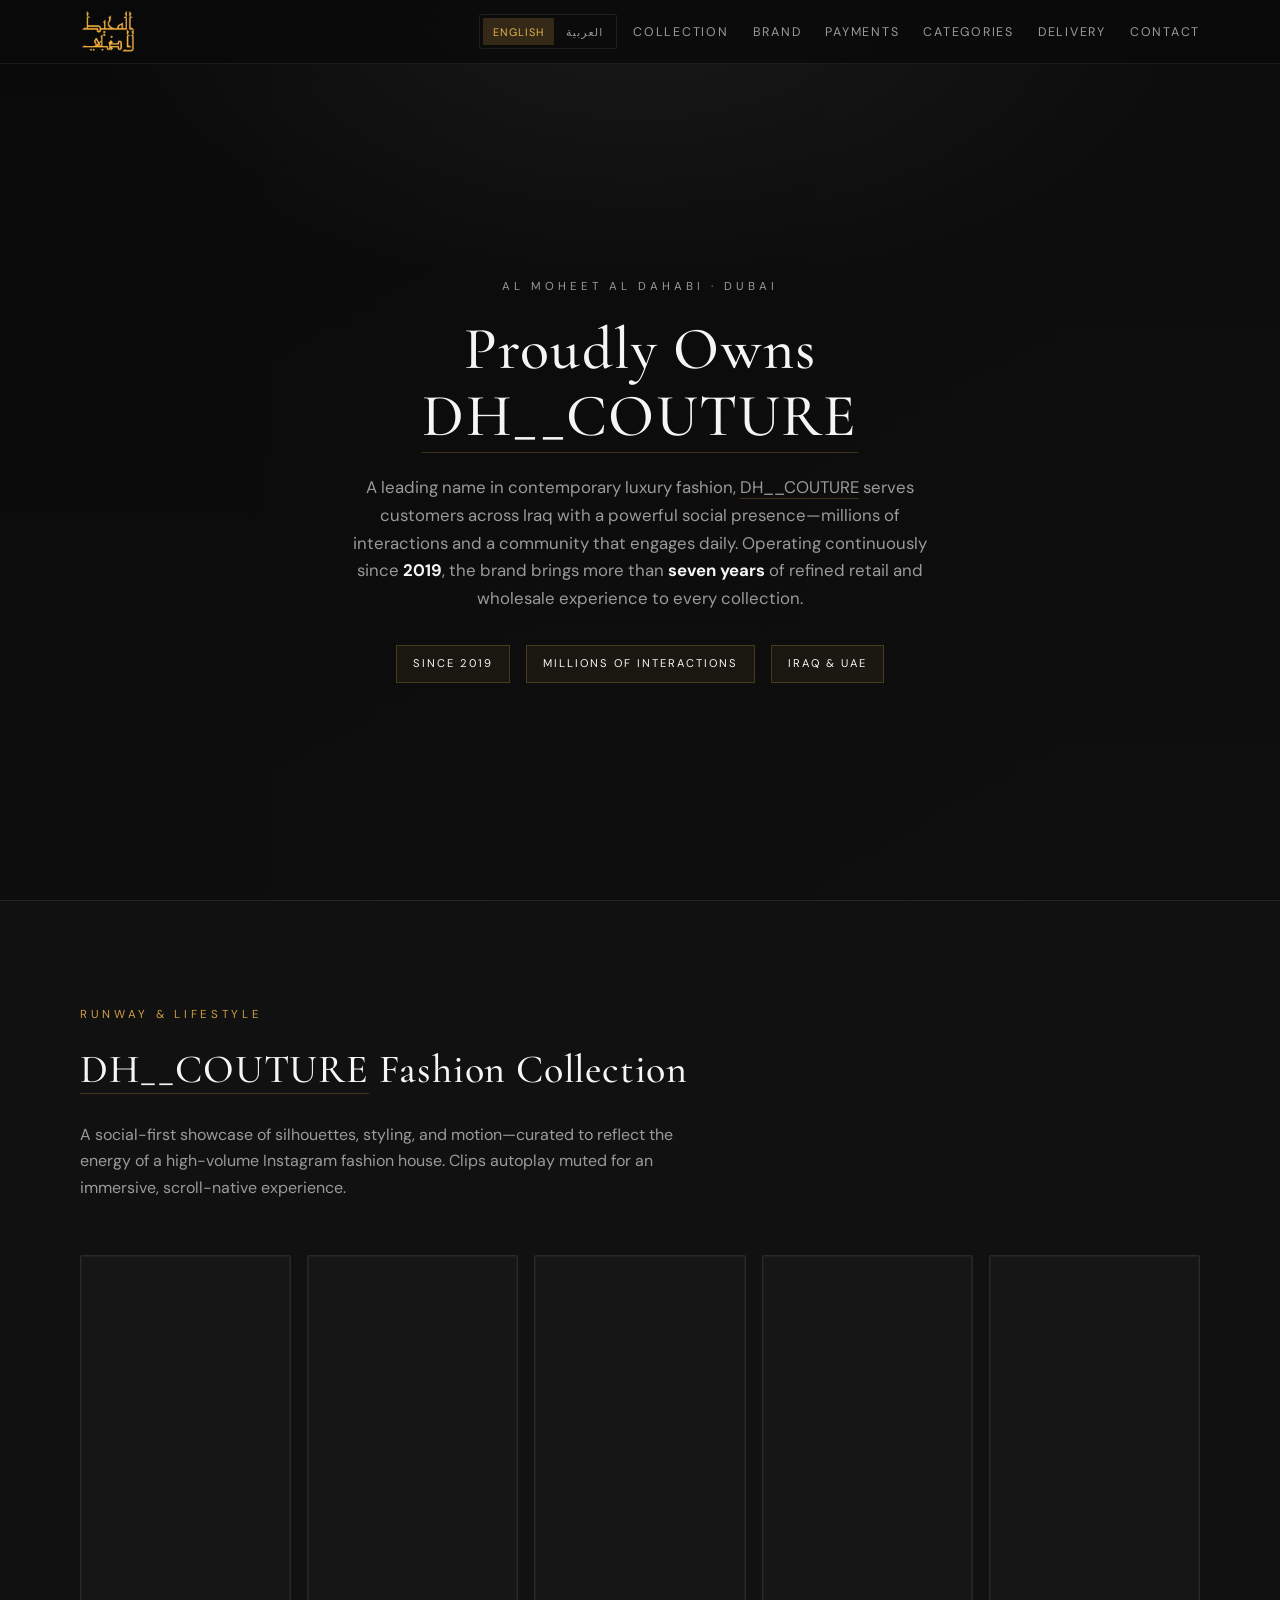
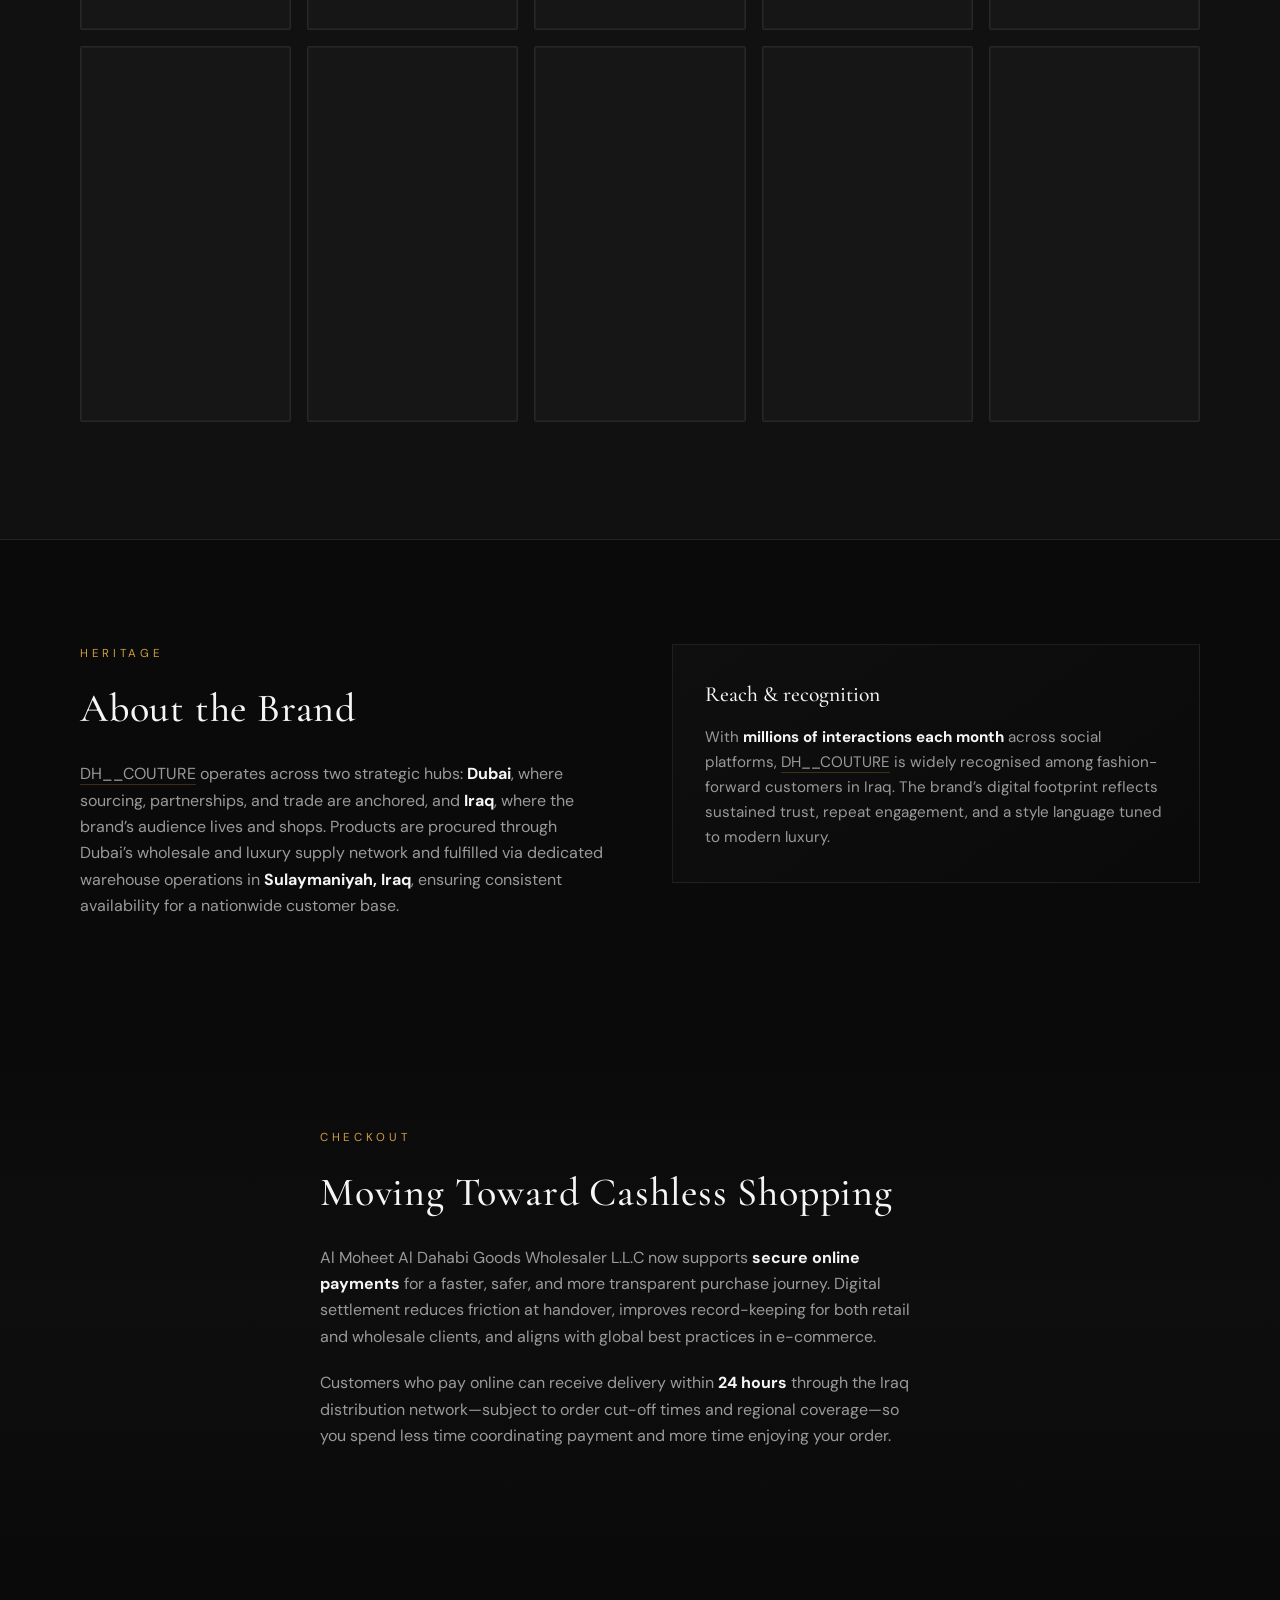
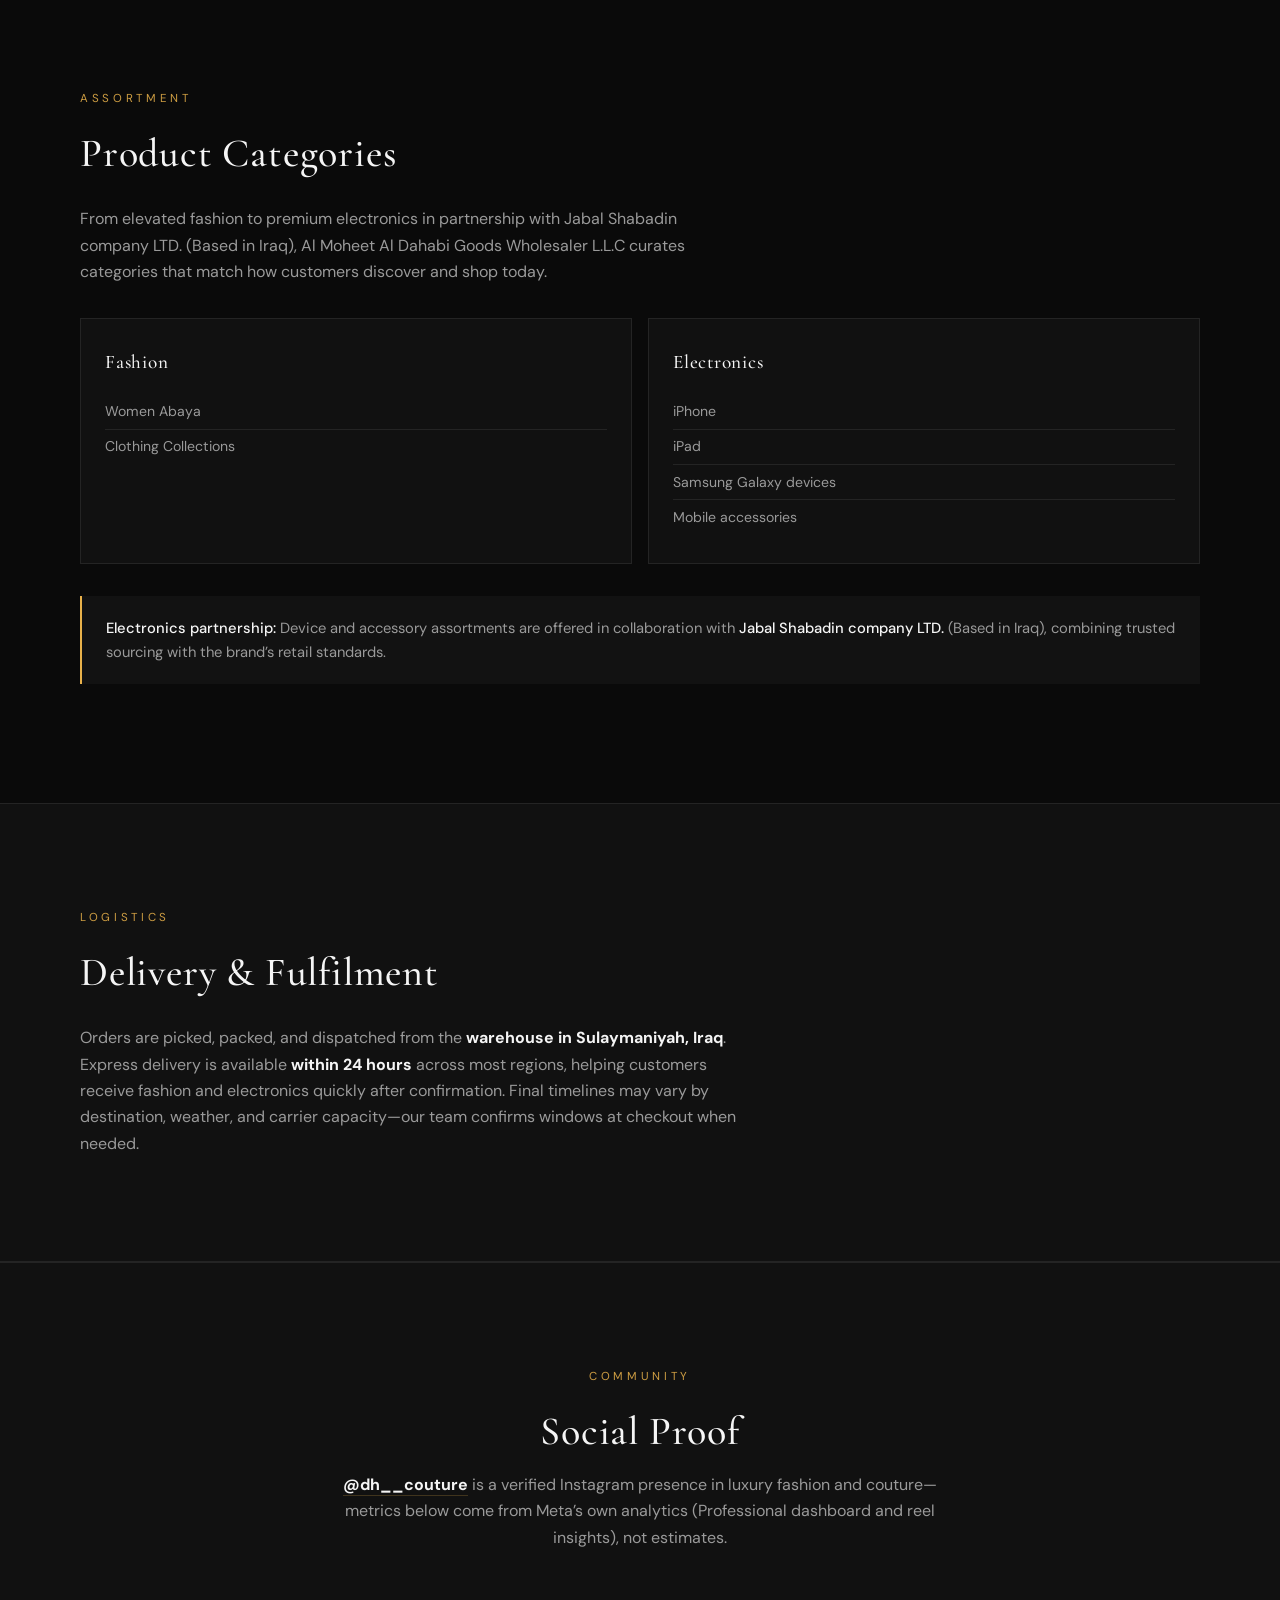
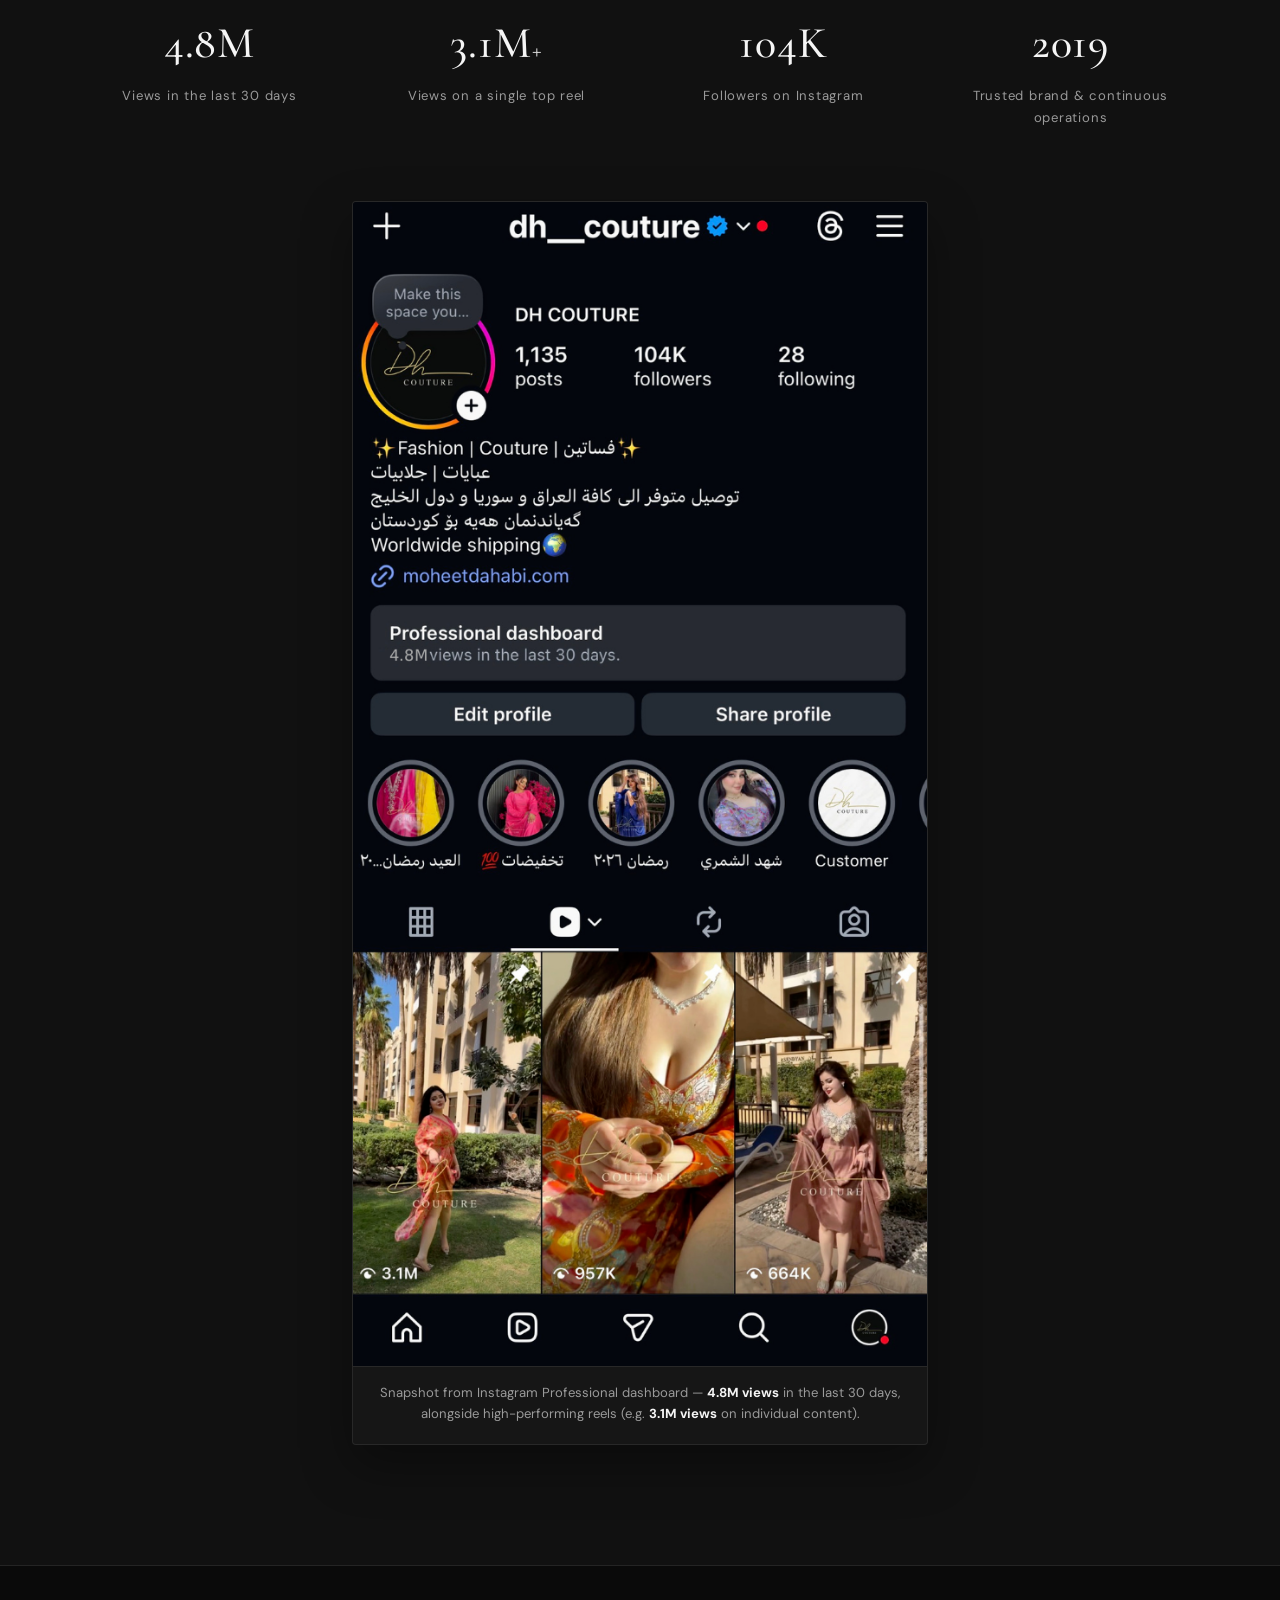
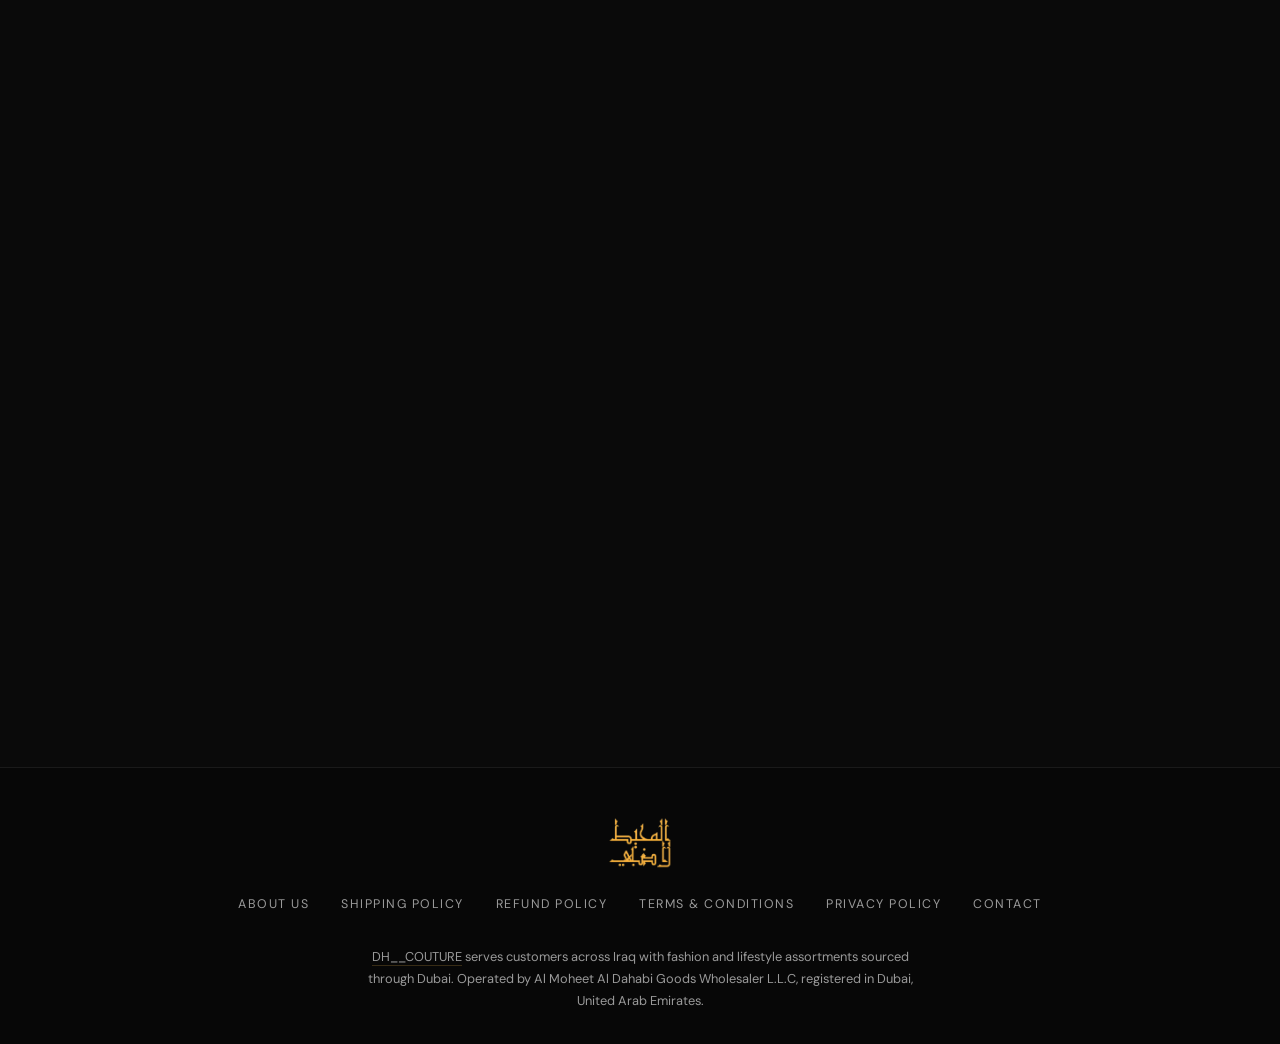
==== commit 7ee2d94d: "Add English/Arabic language switcher with RTL and i18n strings Made-with: Cursor" ====
--- a/index.html
+++ b/index.html
@@ -1,5 +1,5 @@
 <!DOCTYPE html>
-<html lang="en">
+<html lang="en" dir="ltr">
   <head>
     <meta charset="utf-8" />
     <meta name="viewport" content="width=device-width, initial-scale=1" />
@@ -11,7 +11,7 @@
     <link rel="preconnect" href="https://fonts.googleapis.com" />
     <link rel="preconnect" href="https://fonts.gstatic.com" crossorigin />
     <link
-      href="https://fonts.googleapis.com/css2?family=Cormorant+Garamond:ital,wght@0,400;0,500;0,600;1,400&family=DM+Sans:ital,opsz,wght@0,9..40,300;0,9..40,400;0,9..40,500;1,9..40,400&display=swap"
+      href="https://fonts.googleapis.com/css2?family=Cormorant+Garamond:ital,wght@0,400;0,500;0,600;1,400&family=DM+Sans:ital,opsz,wght@0,9..40,300;0,9..40,400;0,9..40,500;1,9..40,400&family=Noto+Sans+Arabic:wght@300;400;500;600&display=swap"
       rel="stylesheet"
     />
     <link rel="stylesheet" href="css/styles.css" />
@@ -22,19 +22,25 @@
         <a class="logo" href="#top" aria-label="DH__COUTURE — Al Moheet Al Dahabi">
           <img src="assets/images/logo.png" alt="" width="240" height="72" decoding="async" />
         </a>
-        <button class="nav-toggle" type="button" aria-expanded="false" aria-controls="site-nav" id="nav-toggle">
-          Menu
-        </button>
-        <nav class="nav" id="site-nav" aria-label="Primary">
-          <ul class="nav-list">
-            <li><a href="#collection">Collection</a></li>
-            <li><a href="#about-brand">Brand</a></li>
-            <li><a href="#cashless">Payments</a></li>
-            <li><a href="#categories">Categories</a></li>
-            <li><a href="#delivery">Delivery</a></li>
-            <li><a href="#contact">Contact</a></li>
-          </ul>
-        </nav>
+        <div class="header-actions">
+          <div class="lang-switch" role="group" aria-label="Language">
+            <button type="button" class="lang-btn is-active" data-lang="en" aria-pressed="true">English</button>
+            <button type="button" class="lang-btn" data-lang="ar" aria-pressed="false">العربية</button>
+          </div>
+          <button class="nav-toggle" type="button" aria-expanded="false" aria-controls="site-nav" id="nav-toggle">
+            Menu
+          </button>
+          <nav class="nav" id="site-nav" aria-label="Primary">
+            <ul class="nav-list">
+              <li><a href="#collection">Collection</a></li>
+              <li><a href="#about-brand">Brand</a></li>
+              <li><a href="#cashless">Payments</a></li>
+              <li><a href="#categories">Categories</a></li>
+              <li><a href="#delivery">Delivery</a></li>
+              <li><a href="#contact">Contact</a></li>
+            </ul>
+          </nav>
+        </div>
       </div>
     </header>
 
@@ -324,5 +330,6 @@
     </footer>
 
     <script src="js/main.js" defer></script>
+    <script src="js/i18n.js" defer></script>
   </body>
 </html>
--- a/css/styles.css
+++ b/css/styles.css
@@ -125,6 +125,76 @@
   gap: 1rem;
 }
 
+.header-actions {
+  display: flex;
+  align-items: center;
+  justify-content: flex-end;
+  gap: 0.75rem 1rem;
+  flex: 1;
+  min-width: 0;
+}
+
+.lang-switch {
+  display: inline-flex;
+  align-items: center;
+  gap: 0.15rem;
+  padding: 0.2rem;
+  border: 1px solid var(--border);
+  border-radius: 2px;
+  flex-shrink: 0;
+}
+
+.lang-btn {
+  background: transparent;
+  border: none;
+  color: var(--text-muted);
+  font-family: inherit;
+  font-size: 0.68rem;
+  letter-spacing: 0.1em;
+  text-transform: uppercase;
+  padding: 0.4rem 0.6rem;
+  cursor: pointer;
+  border-radius: 1px;
+  transition: color 0.2s ease, background 0.2s ease;
+}
+
+.lang-btn:hover {
+  color: var(--text);
+}
+
+.lang-btn.is-active {
+  background: rgba(232, 177, 74, 0.18);
+  color: var(--gold);
+}
+
+html[lang="ar"] .lang-btn {
+  text-transform: none;
+  letter-spacing: 0.02em;
+  font-size: 0.8rem;
+  padding: 0.35rem 0.55rem;
+}
+
+/* Arabic typography */
+html[lang="ar"] body {
+  font-family: "Noto Sans Arabic", "DM Sans", system-ui, sans-serif;
+}
+
+html[lang="ar"] .hero-title,
+html[lang="ar"] .section-title,
+html[lang="ar"] h1,
+html[lang="ar"] h2,
+html[lang="ar"] h3,
+html[lang="ar"] .stat-value {
+  font-family: "Noto Sans Arabic", sans-serif;
+  letter-spacing: 0;
+}
+
+html[lang="ar"] .section-label,
+html[lang="ar"] .nav-list a,
+html[lang="ar"] .footer-nav a {
+  letter-spacing: 0.06em;
+}
+
 .logo {
   display: flex;
   align-items: center;
@@ -769,9 +839,56 @@
   margin: 0 0 1.5rem;
 }
 
+.policy-page .policy-subtitle {
+  font-family: var(--font-sans);
+  font-size: 1rem;
+  font-weight: 500;
+  color: var(--text);
+  max-width: 42rem;
+  margin: -0.5rem 0 1.5rem;
+  line-height: 1.45;
+}
+
+.policy-page h2 {
+  font-family: var(--font-sans);
+  font-size: 1.05rem;
+  font-weight: 500;
+  color: var(--text);
+  max-width: 42rem;
+  margin: 2rem 0 0.75rem;
+  line-height: 1.4;
+}
+
 .policy-page p {
   color: var(--text-muted);
   max-width: 42rem;
+  margin: 0 0 1rem;
+}
+
+.policy-page ul {
+  color: var(--text-muted);
+  max-width: 42rem;
+  margin: 0 0 1rem;
+  padding-left: 1.35rem;
+}
+
+.policy-page li {
+  margin-bottom: 0.4rem;
+}
+
+.policy-page li:last-child {
+  margin-bottom: 0;
+}
+
+.policy-page a {
+  color: var(--gold);
+  text-decoration: none;
+  border-bottom: 1px solid var(--gold-soft);
+}
+
+.policy-page a:hover {
+  color: var(--text);
+  border-bottom-color: var(--gold);
 }
 
 .policy-back {
@@ -786,3 +903,115 @@
 .policy-back:hover {
   color: var(--text);
 }
+
+/* Payment success (gateway redirect landing) */
+.success-page {
+  padding: calc(var(--header-h) + 2.5rem) 0 4rem;
+  min-height: 78vh;
+  display: flex;
+  align-items: center;
+  justify-content: center;
+}
+
+.success-inner {
+  width: min(36rem, 92vw);
+  text-align: center;
+}
+
+.success-icon {
+  width: 4.25rem;
+  height: 4.25rem;
+  margin: 0 auto 1.5rem;
+  border: 2px solid var(--gold);
+  border-radius: 50%;
+  display: flex;
+  align-items: center;
+  justify-content: center;
+  color: var(--gold);
+  font-size: 1.85rem;
+  line-height: 1;
+  font-weight: 300;
+}
+
+.success-title {
+  font-family: var(--font-display);
+  font-size: clamp(1.85rem, 4.5vw, 2.35rem);
+  font-weight: 500;
+  margin: 0 0 1rem;
+  letter-spacing: 0.02em;
+}
+
+.success-lead {
+  color: var(--text-muted);
+  margin: 0 0 1.25rem;
+  line-height: 1.65;
+  font-size: 0.98rem;
+}
+
+.success-lead strong {
+  color: var(--text);
+  font-weight: 500;
+}
+
+.success-ref {
+  font-size: 0.82rem;
+  color: var(--text-muted);
+  padding: 0.85rem 1.1rem;
+  border: 1px solid var(--border);
+  background: rgba(255, 255, 255, 0.03);
+  margin: 0 auto 1.75rem;
+  max-width: 28rem;
+  display: none;
+  word-break: break-all;
+}
+
+.success-ref.is-visible {
+  display: block;
+}
+
+.success-ref .success-ref-label {
+  display: block;
+  font-size: 0.65rem;
+  letter-spacing: 0.2em;
+  text-transform: uppercase;
+  margin-bottom: 0.35rem;
+  color: var(--text-muted);
+}
+
+.success-actions {
+  display: flex;
+  flex-wrap: wrap;
+  gap: 0.85rem;
+  justify-content: center;
+  align-items: center;
+  margin-top: 0.5rem;
+}
+
+.success-actions a {
+  display: inline-block;
+  padding: 0.65rem 1.4rem;
+  font-size: 0.76rem;
+  letter-spacing: 0.14em;
+  text-transform: uppercase;
+  text-decoration: none;
+  border: 1px solid var(--border);
+  color: var(--text);
+  transition: border-color 0.25s ease, color 0.25s ease;
+}
+
+.success-actions a:hover {
+  border-color: var(--gold);
+  color: var(--gold);
+  text-decoration: none;
+}
+
+.success-actions a.success-btn--gold {
+  background: rgba(232, 177, 74, 0.1);
+  border-color: var(--gold-soft);
+  color: var(--gold);
+}
+
+.success-actions a.success-btn--gold:hover {
+  background: rgba(232, 177, 74, 0.16);
+  border-color: var(--gold);
+}
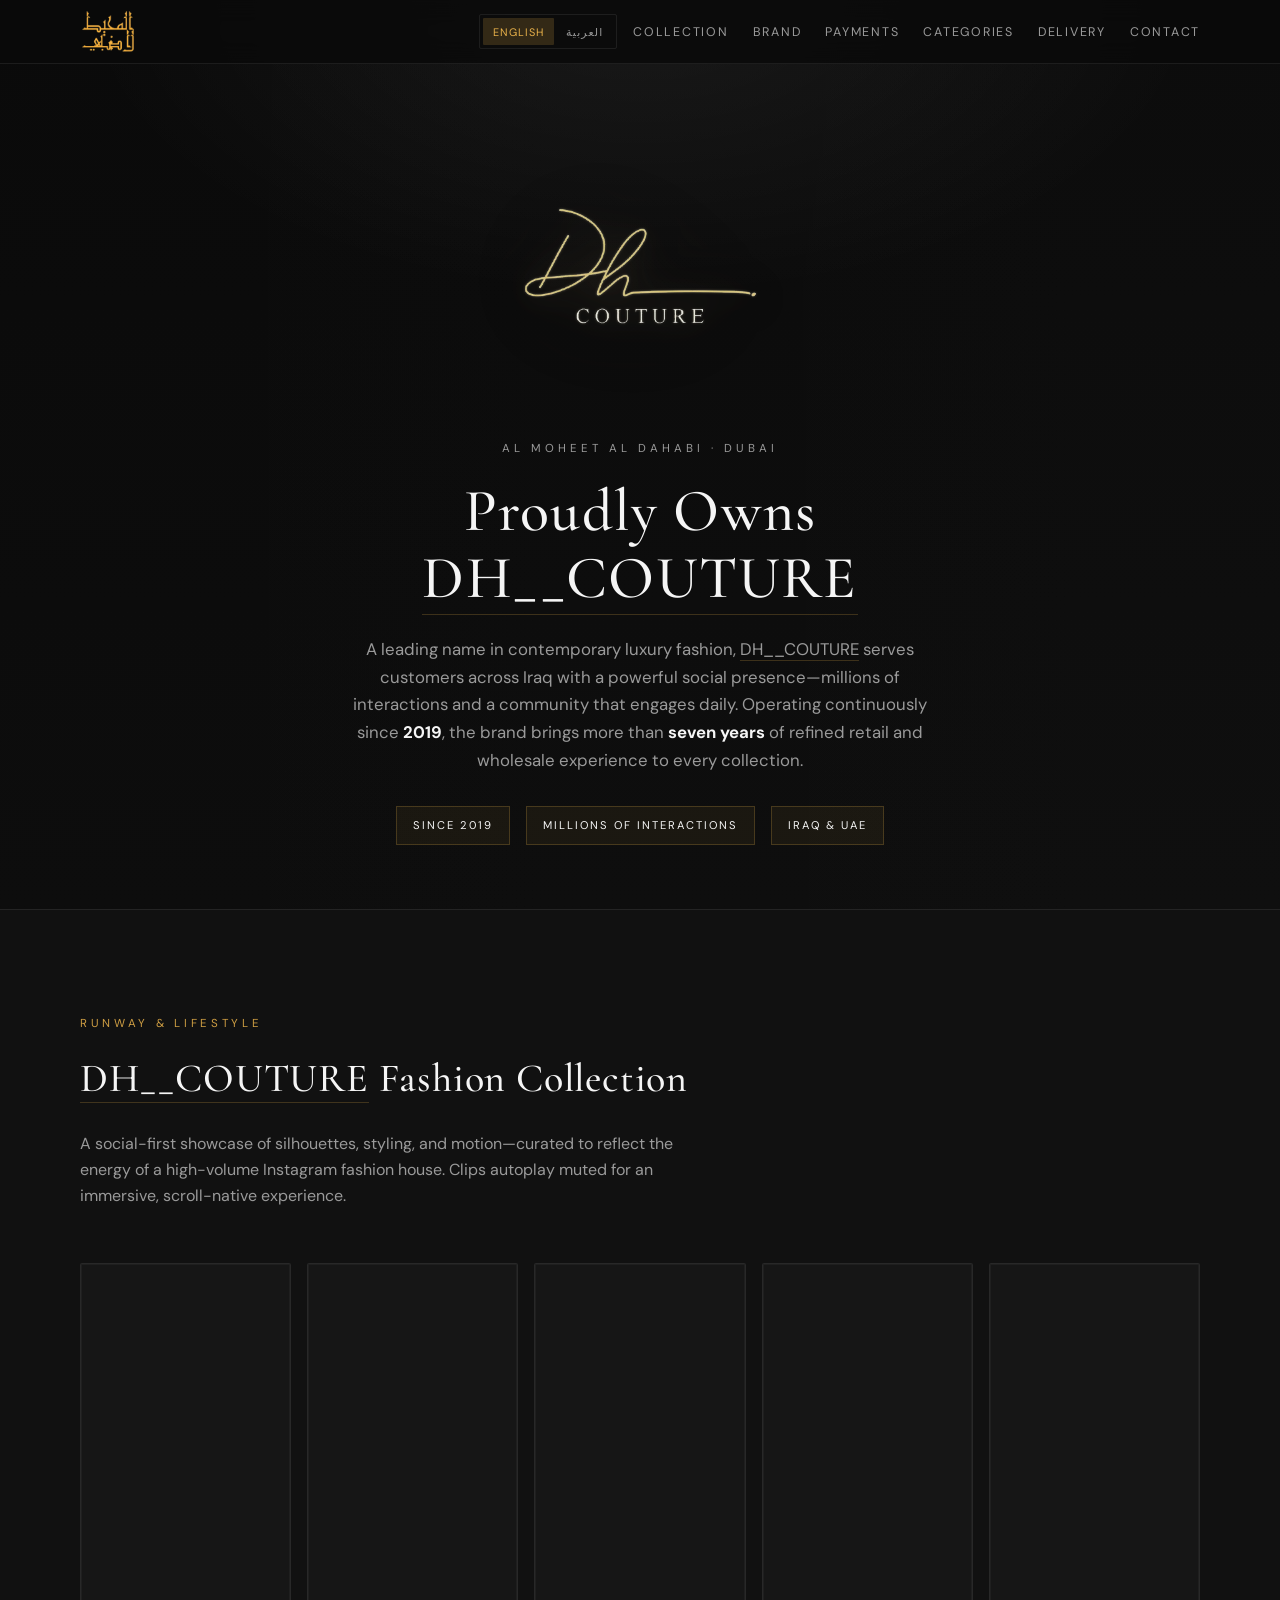
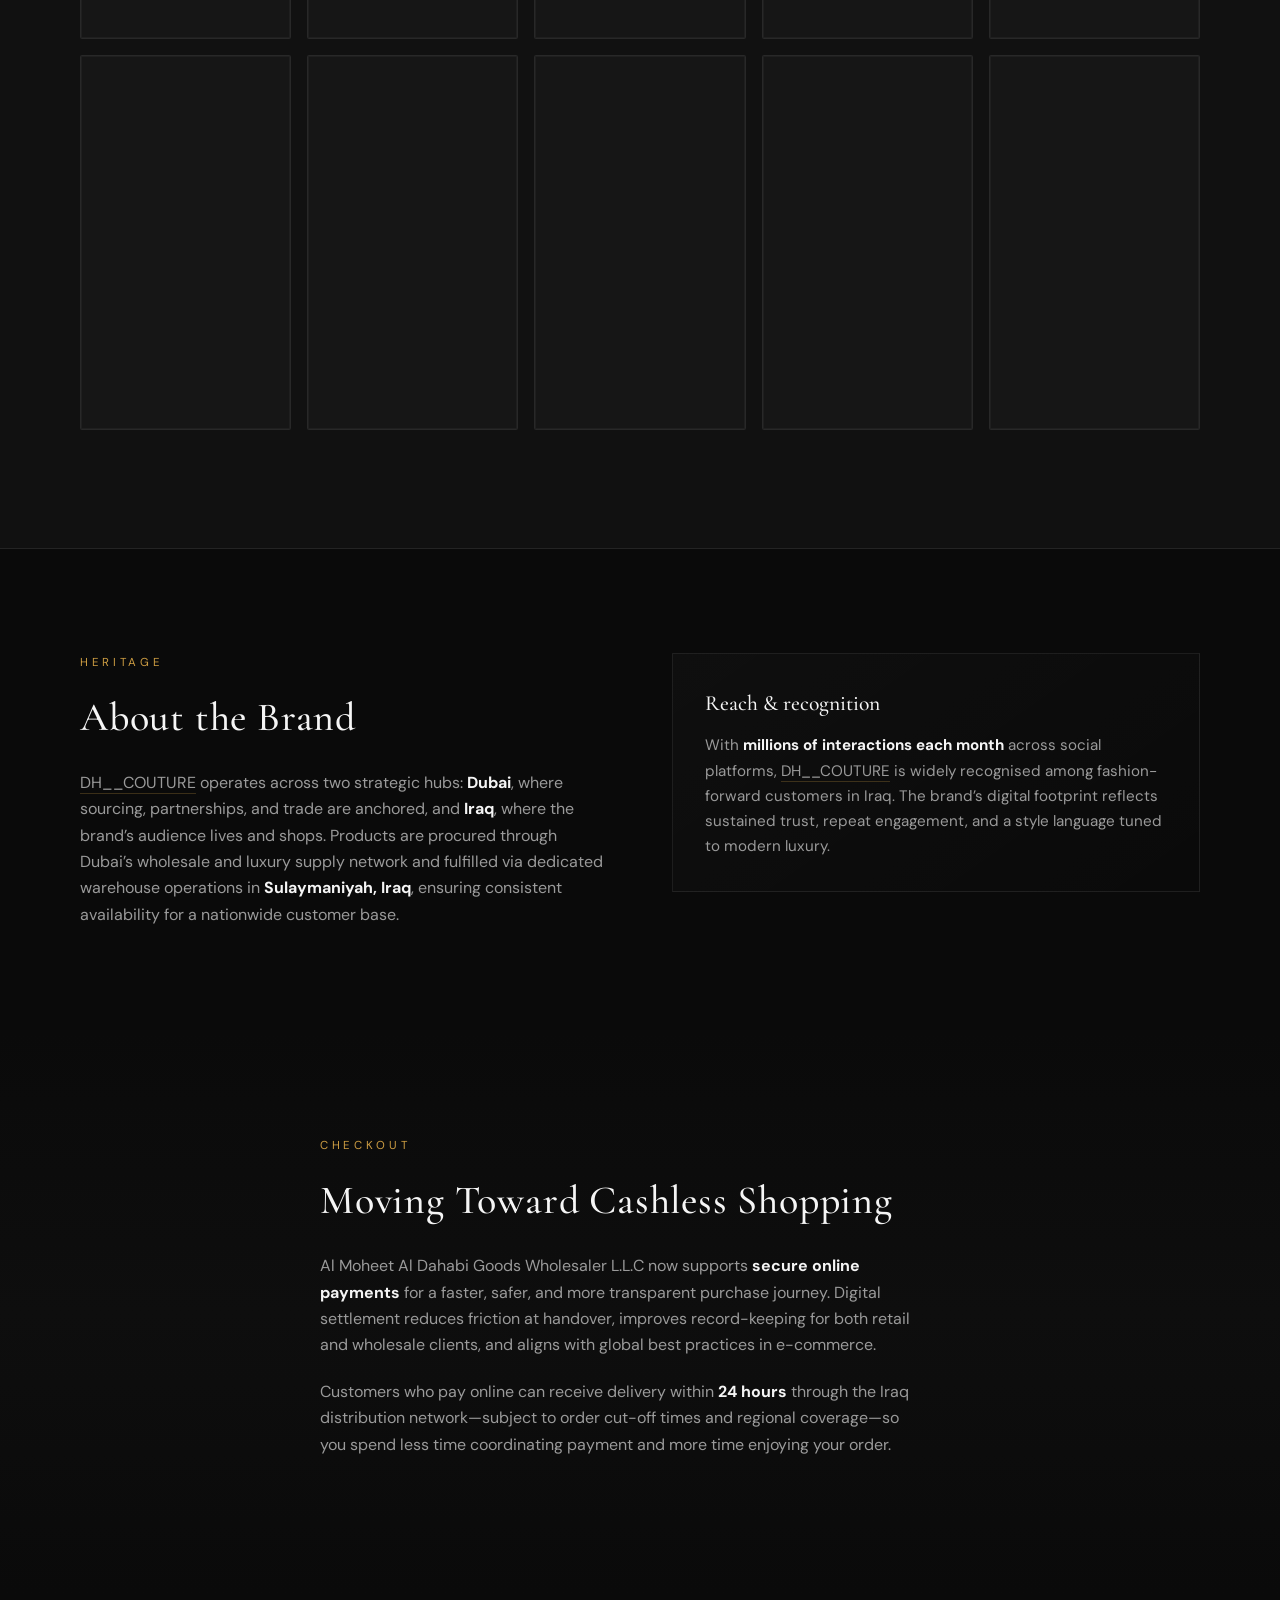
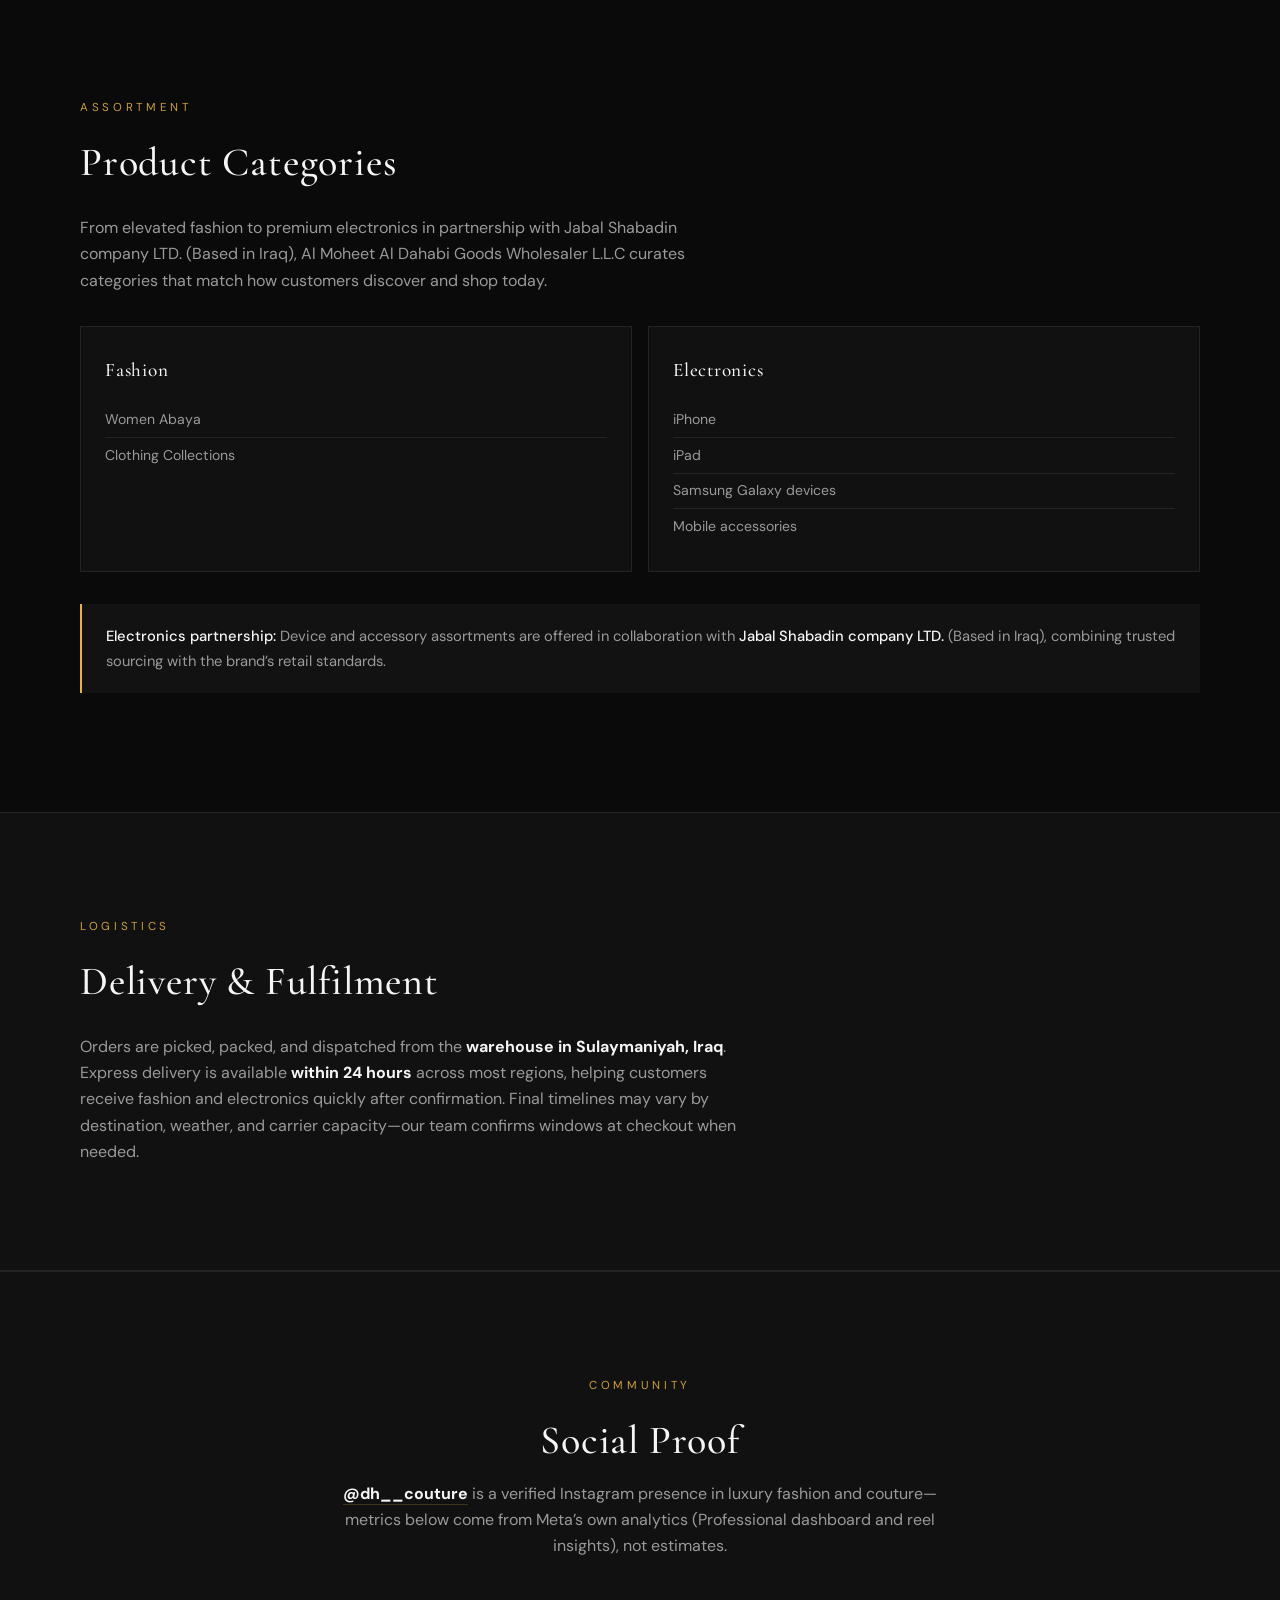
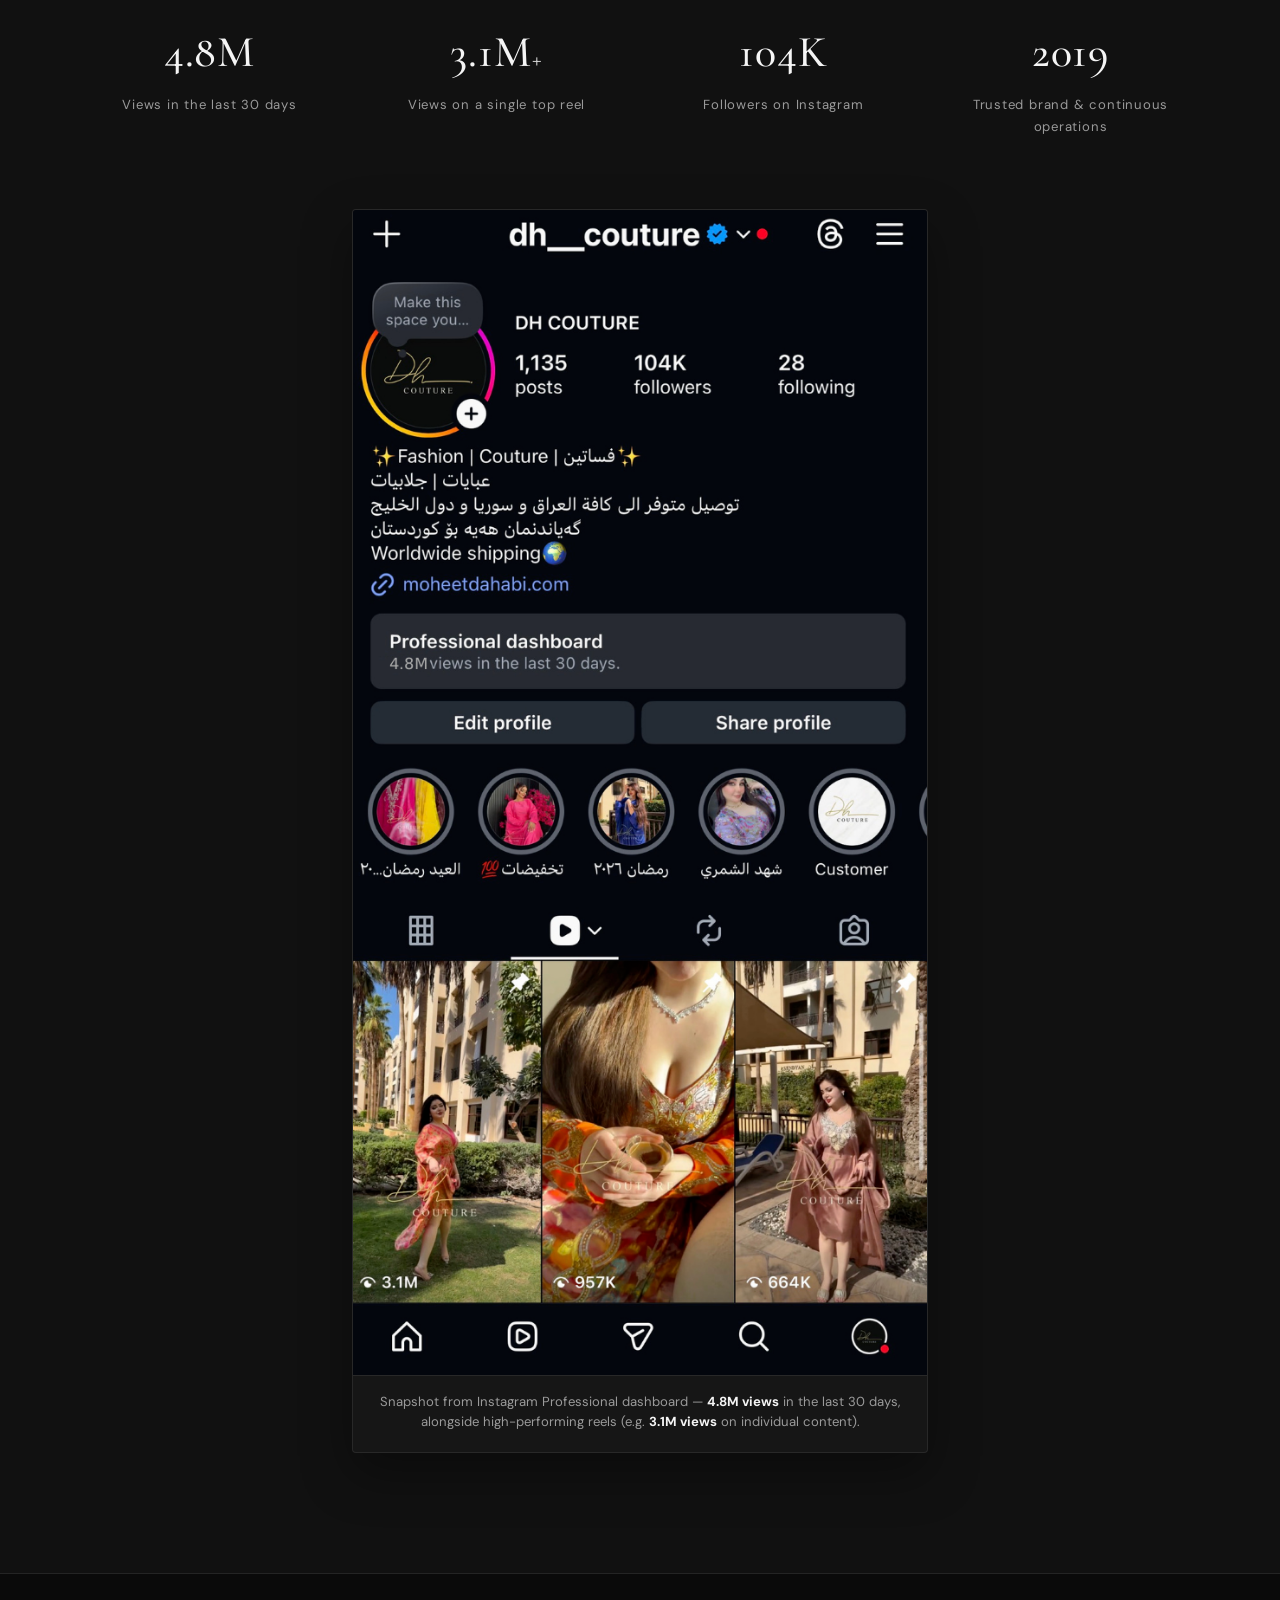
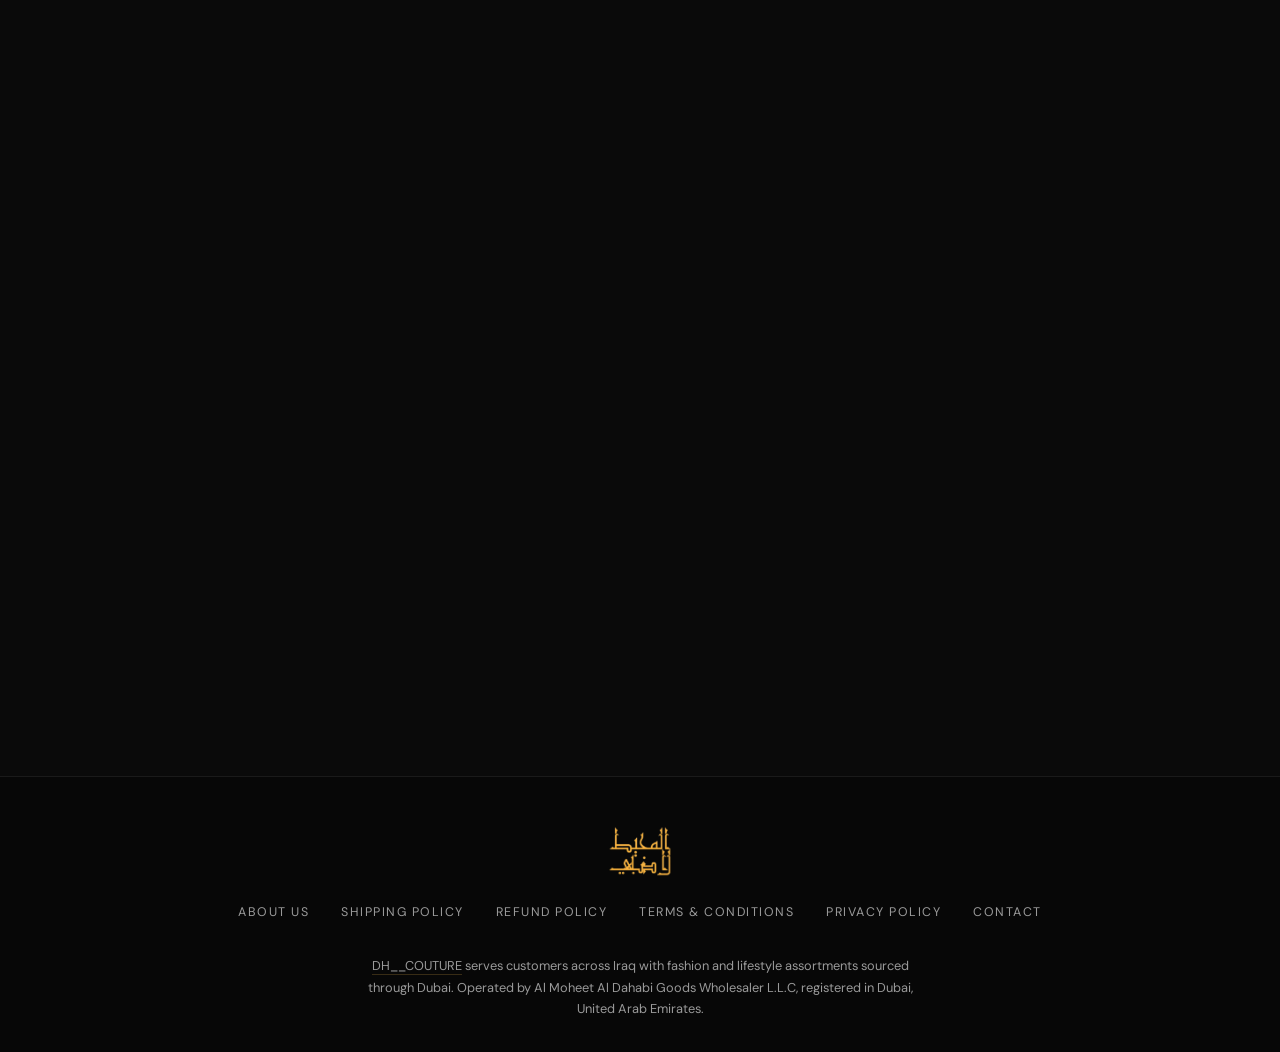
==== commit 75e2b54b: "Add DH COUTURE hero logo with refined glow; show on payment success page Made-with: Cursor" ====
--- a/index.html
+++ b/index.html
@@ -47,6 +47,15 @@
     <main>
       <section class="hero" aria-labelledby="hero-title">
         <div class="hero-content container">
+          <div class="hero-dh-mark glow-logo-wrap">
+            <img
+              src="assets/images/dh-couture-logo.png"
+              alt="DH COUTURE"
+              width="360"
+              height="120"
+              decoding="async"
+            />
+          </div>
           <p class="hero-eyebrow">Al Moheet Al Dahabi · Dubai</p>
           <h1 id="hero-title" class="hero-title">
             Proudly Owns
--- a/css/styles.css
+++ b/css/styles.css
@@ -335,6 +335,45 @@
   max-width: 42rem;
 }
 
+/* DH COUTURE script logo — restrained halo (shared with payment success) */
+.glow-logo-wrap {
+  margin: 0 auto 1.5rem;
+}
+
+.glow-logo-wrap img {
+  width: min(320px, 88vw);
+  height: auto;
+  display: block;
+  margin-inline: auto;
+  /* Depth on black, hairline warm edge, soft champagne bloom — low saturation, no harsh rings */
+  filter:
+    drop-shadow(0 4px 16px rgba(0, 0, 0, 0.55))
+    drop-shadow(0 0 1px rgba(222, 206, 170, 0.35))
+    drop-shadow(0 0 22px rgba(168, 142, 100, 0.2))
+    drop-shadow(0 0 52px rgba(130, 108, 74, 0.11))
+    drop-shadow(0 0 88px rgba(96, 78, 52, 0.06));
+}
+
+.hero-dh-mark {
+  opacity: 0;
+  animation: fadeUp 1s var(--ease-out) 0s forwards;
+}
+
+@media (prefers-reduced-motion: reduce) {
+  .hero-dh-mark {
+    animation: none;
+    opacity: 1;
+  }
+}
+
+.payment-success-logo {
+  margin-bottom: 1.75rem;
+}
+
+.payment-success-logo img {
+  width: min(260px, 78vw);
+}
+
 .hero-eyebrow {
   font-size: 0.72rem;
   letter-spacing: 0.35em;
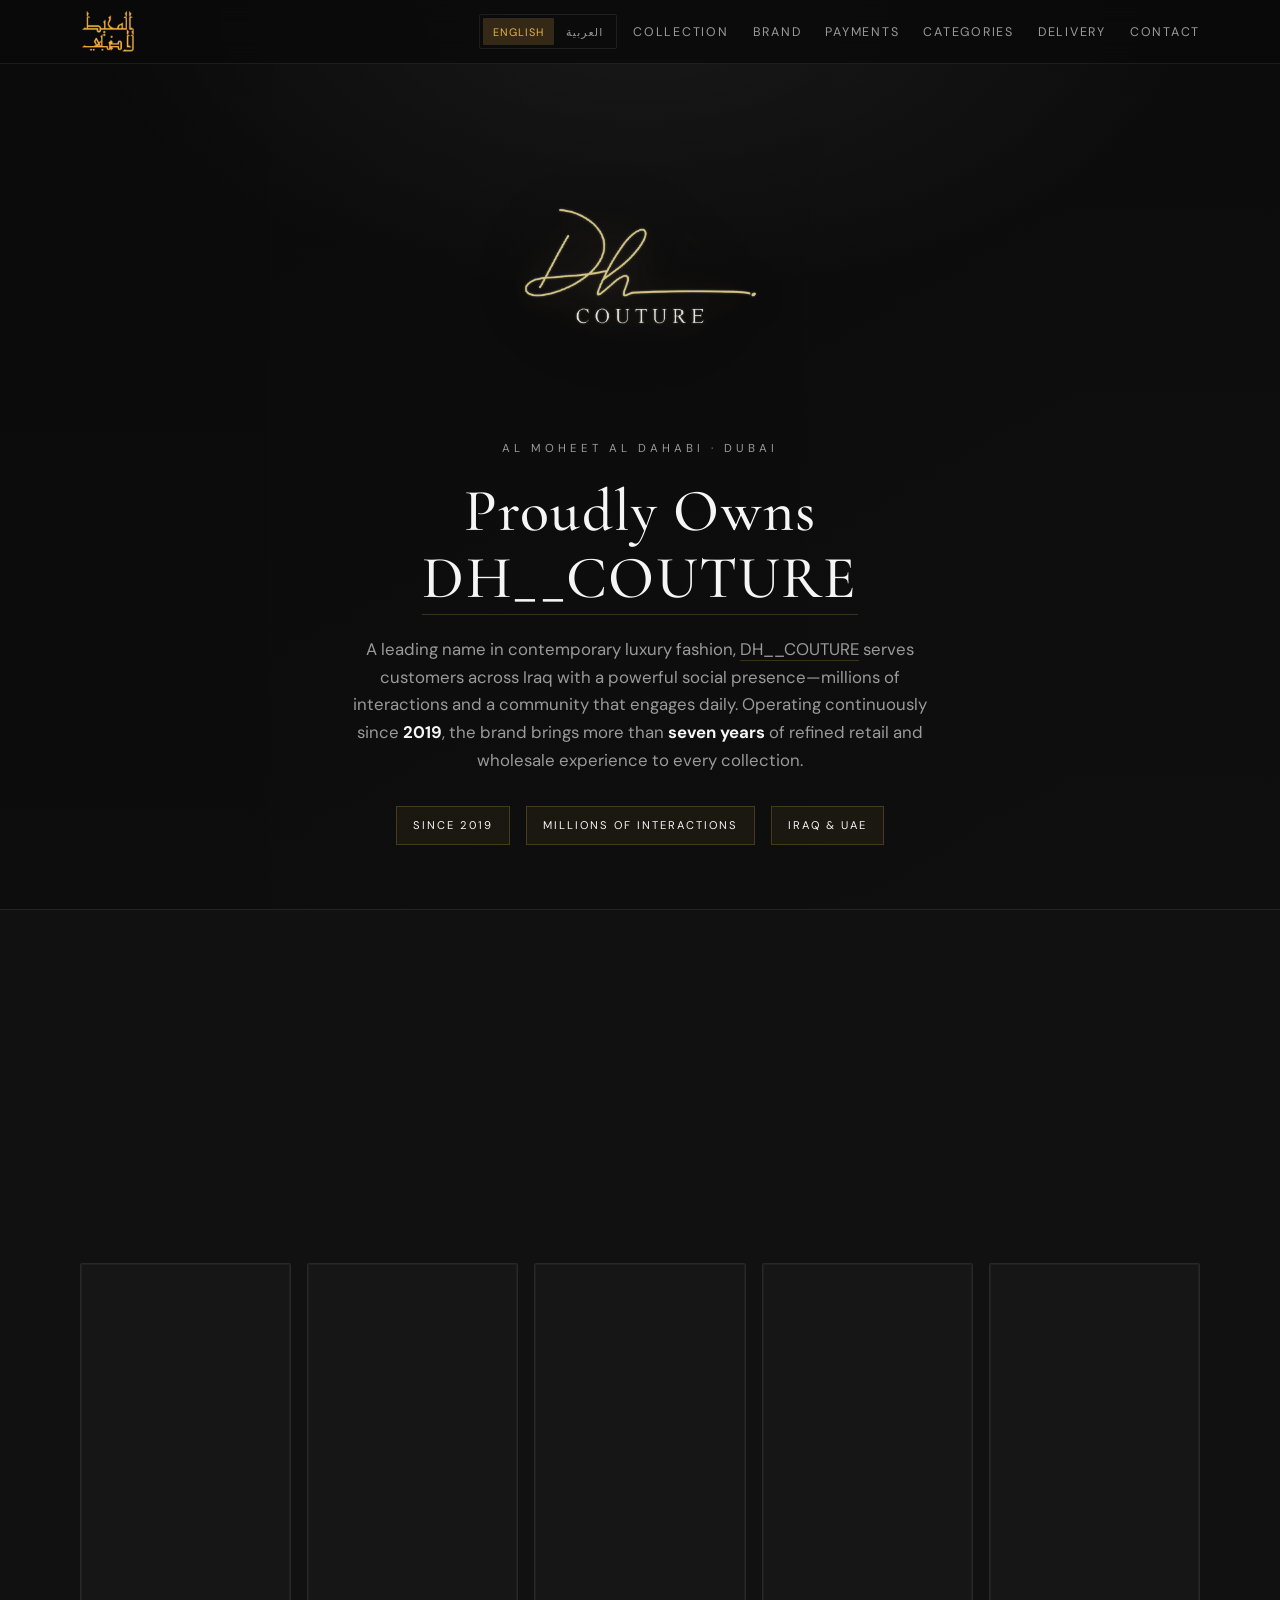
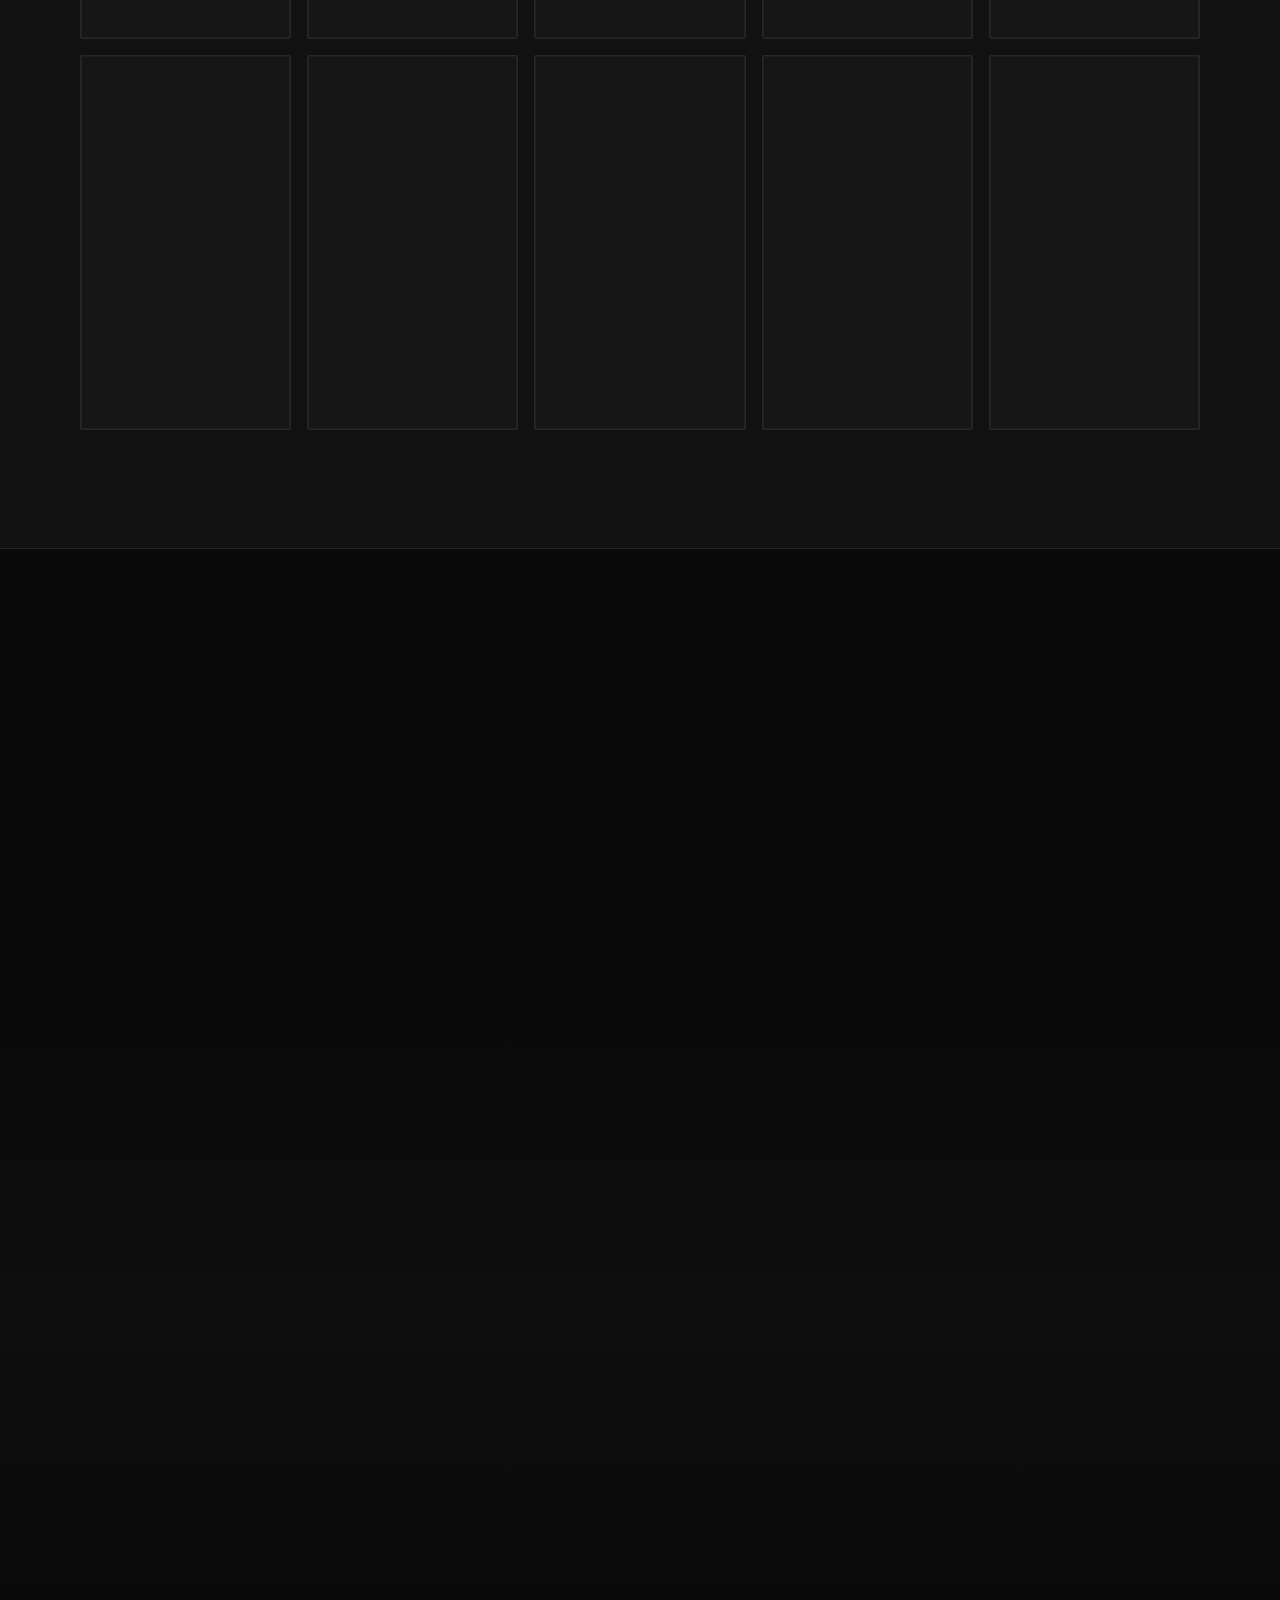
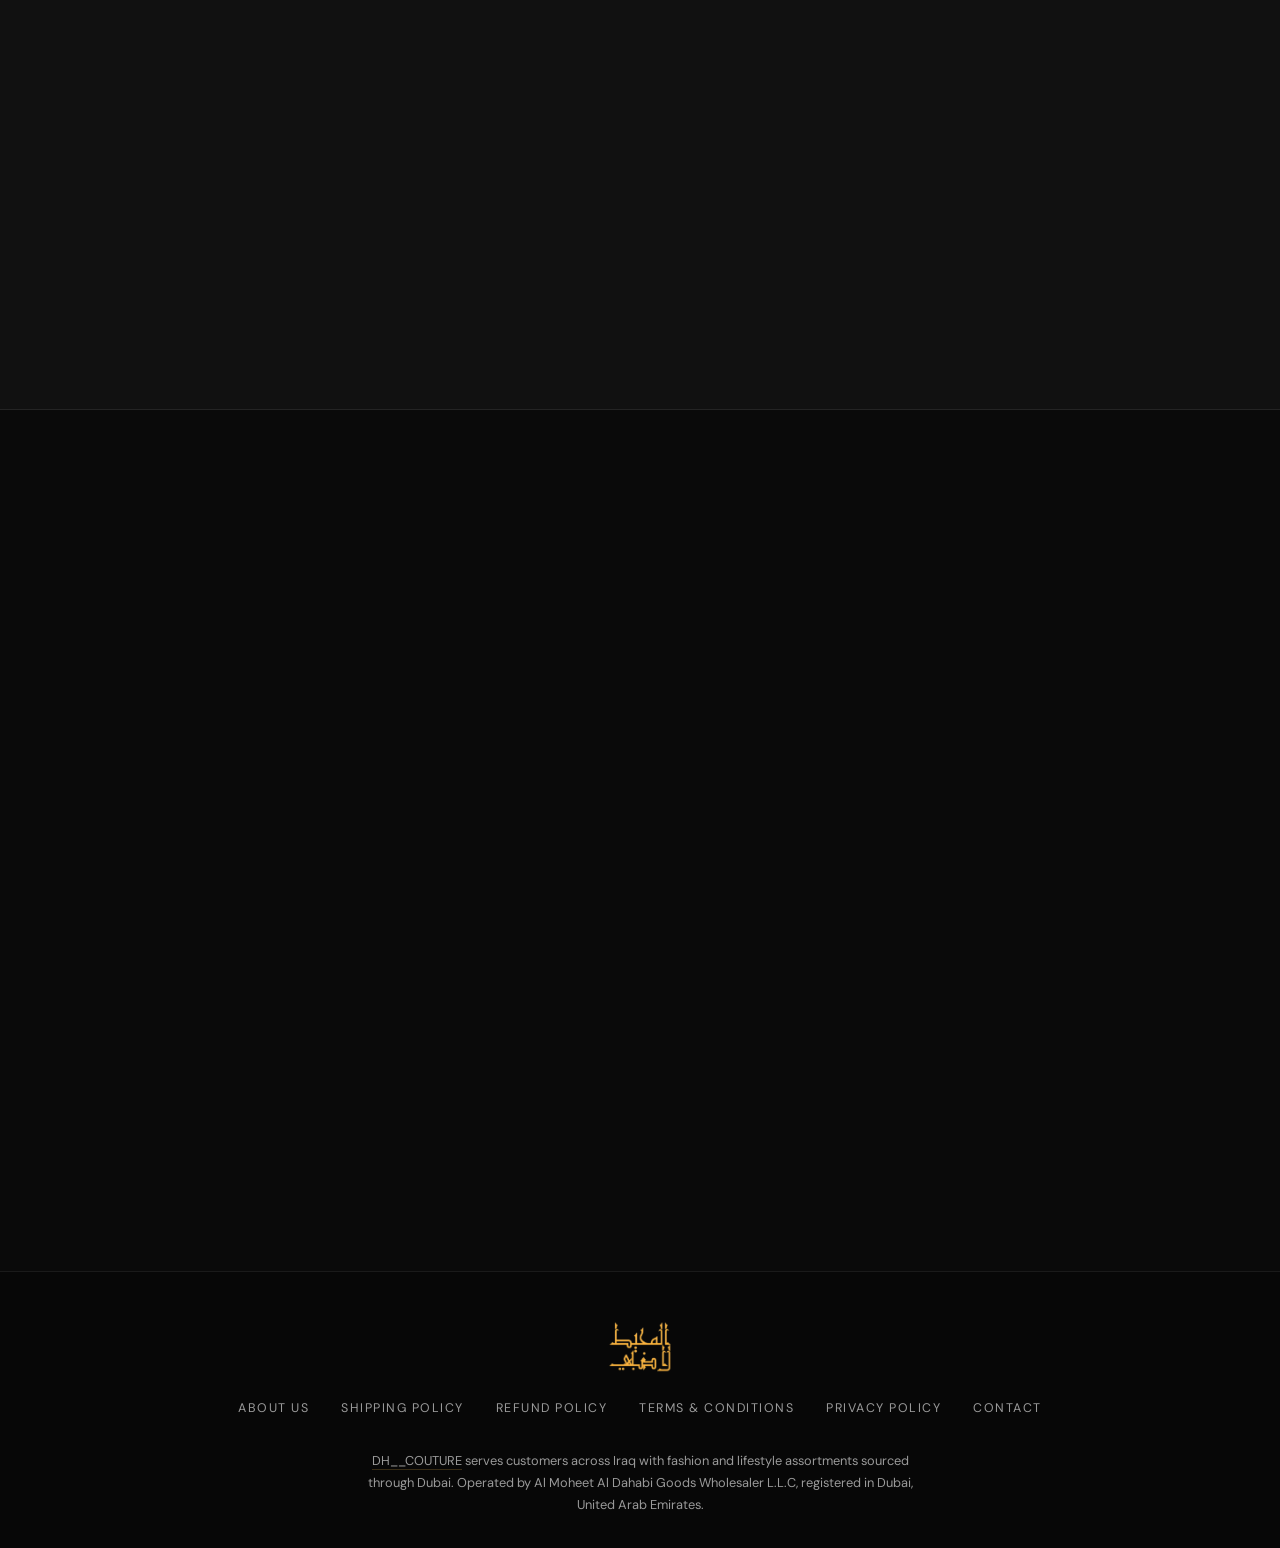
==== commit f872055b: "Update amad.ae branding, emails, and AMAD gold accents - Use support@amad.ae and team@amad.ae in con" ====
--- a/index.html
+++ b/index.html
@@ -273,7 +273,7 @@
               <ul class="contact-list">
                 <li>
                   <span class="label">Legal name</span>
-                  Al Moheet Al Dahabi Goods Wholesaler L.L.C
+                  <span class="text-gold">A</span>l <span class="text-gold">M</span>oheet <span class="text-gold">A</span>l <span class="text-gold">D</span>ahabi Goods Wholesaler L.L.C
                 </li>
                 <li>
                   <span class="label">Trade license</span>
@@ -282,6 +282,11 @@
                 <li>
                   <span class="label">Registered location</span>
                   Dubai, United Arab Emirates
+                </li>
+                <li>
+                  <span class="label">Official domain</span>
+                  <a href="https://amad.ae" target="_blank" rel="noopener noreferrer">amad.ae</a>
+                  · <span class="text-gold">AMAD</span> stands for <span class="text-gold">A</span>l <span class="text-gold">M</span>oheet <span class="text-gold">A</span>l <span class="text-gold">D</span>ahabi.
                 </li>
               </ul>
             </div>
@@ -289,8 +294,12 @@
               <h3>Direct lines</h3>
               <ul class="contact-list">
                 <li>
-                  <span class="label">Email</span>
-                  <a href="mailto:almuheetaldahabi@gmail.com">almuheetaldahabi@gmail.com</a>
+                  <span class="label">Support</span>
+                  <a href="mailto:support@amad.ae">support@amad.ae</a>
+                </li>
+                <li>
+                  <span class="label">Team</span>
+                  <a href="mailto:team@amad.ae">team@amad.ae</a>
                 </li>
                 <li>
                   <span class="label">UAE</span>
--- a/css/styles.css
+++ b/css/styles.css
@@ -78,6 +78,10 @@
   border-bottom-color: var(--gold);
 }
 
+.text-gold {
+  color: var(--gold);
+}
+
 .footer-copy a.brand-instagram {
   color: var(--text-muted);
 }
